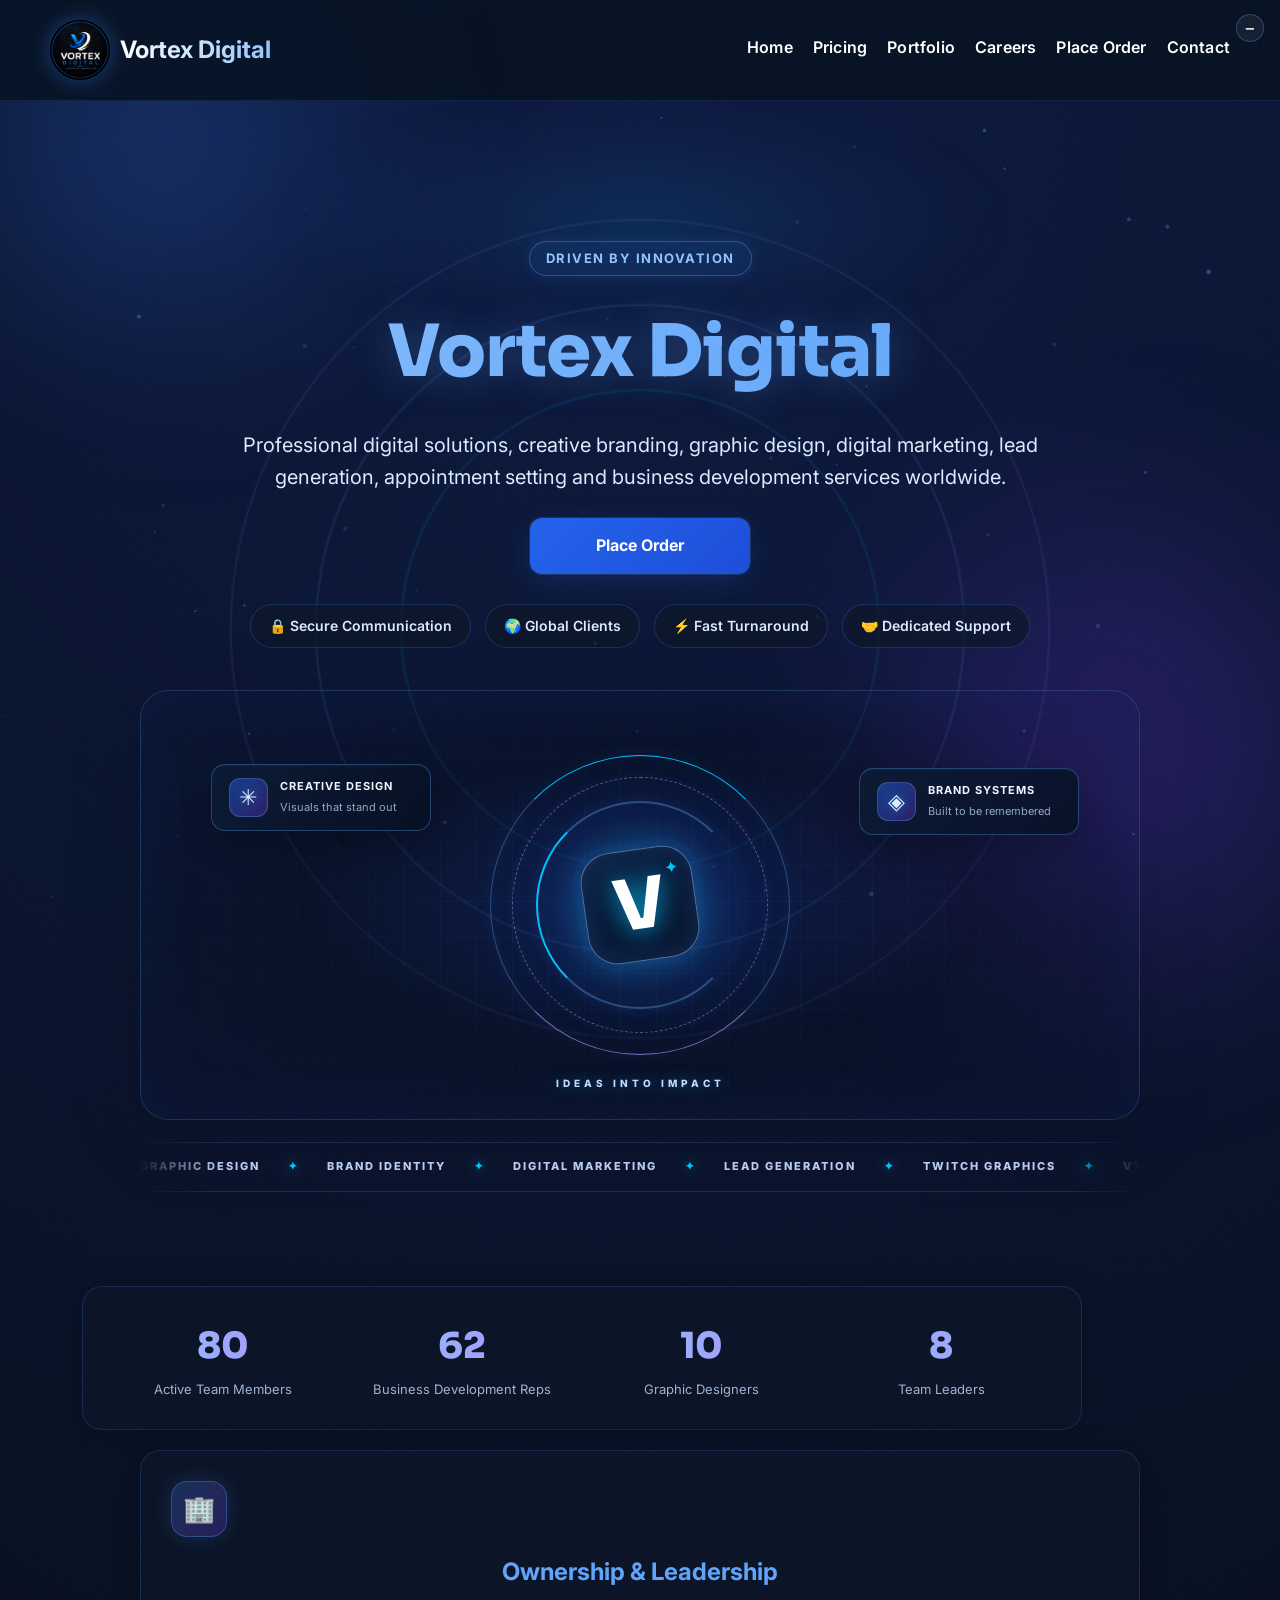
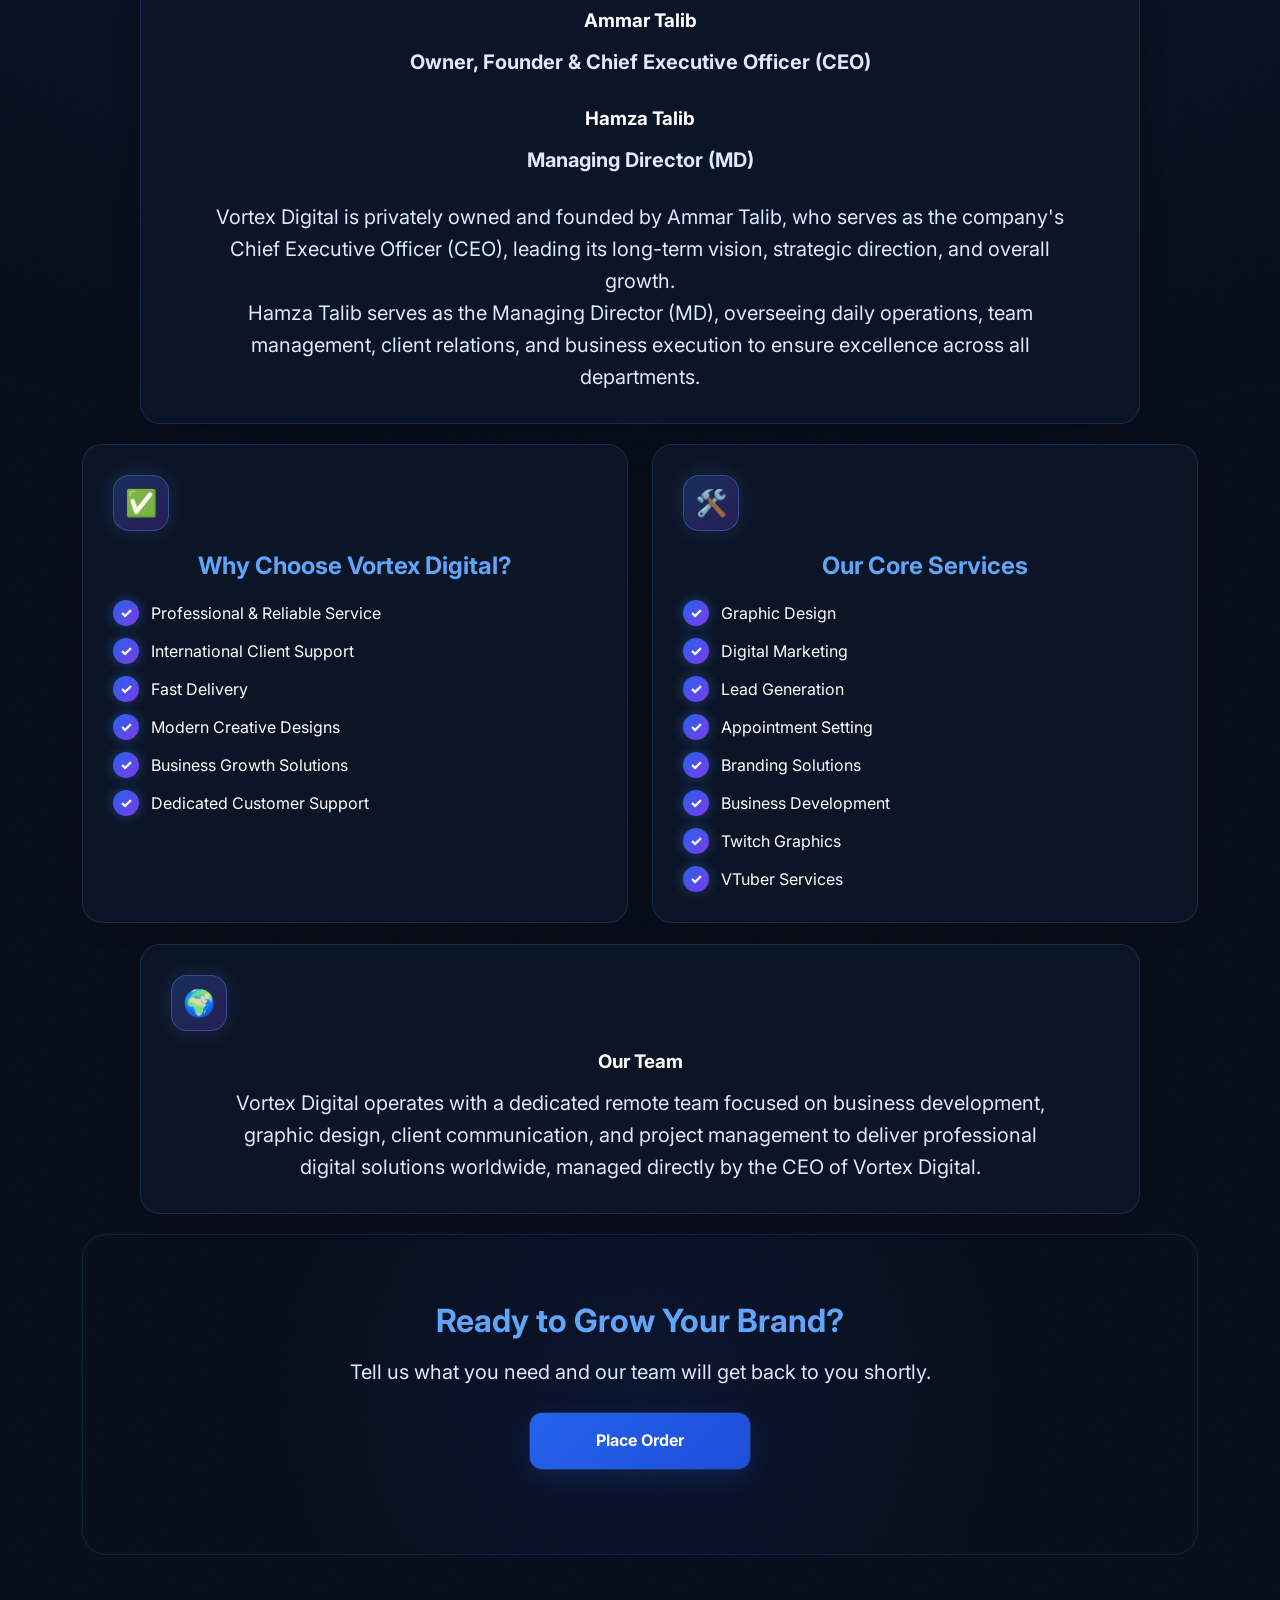
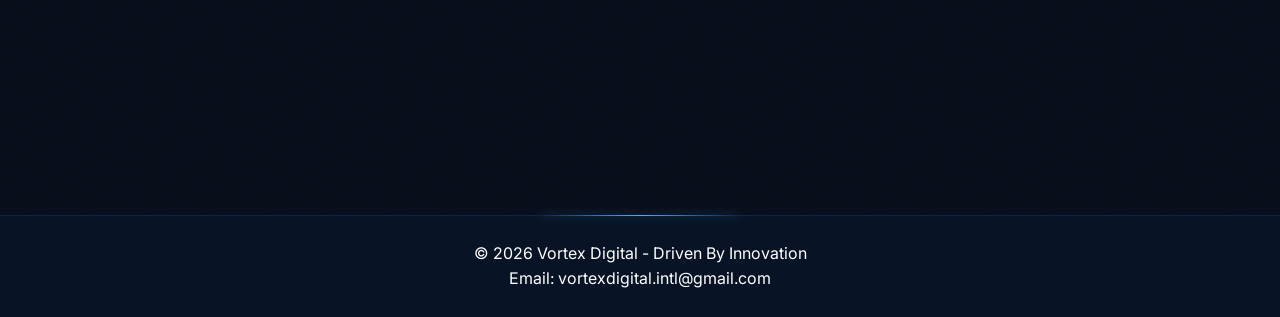
==== index.html @ f97d8550 "Add cinematic animated hero showcase to Vortex Digital home page" ====
<!DOCTYPE html>
<html lang="en">
<head>
<meta charset="UTF-8">
<meta name="viewport" content="width=device-width, initial-scale=1.0">
<title>Vortex Digital</title>
<link rel="stylesheet" href="style.css">
<meta property="og:title" content="Vortex Digital">
<meta property="og:description" content="Professional Twitch Graphics, VTuber Services, Branding Solutions and Digital Growth Services.">
<meta property="og:image" content="https://vortexdigital-intl.github.io/vortex-digital/vortex.digital.png">
<meta property="og:image:width" content="1200">
<meta property="og:image:height" content="630">
<meta property="og:image:type" content="image/png">
<meta property="og:url" content="https://vortexdigital-intl.github.io/vortex-digital/">
<meta property="og:type" content="website">
<meta name="twitter:card" content="summary_large_image">
<meta name="twitter:title" content="Vortex Digital">
<meta name="twitter:description" content="Professional Twitch Graphics, VTuber Services, Branding Solutions and Digital Growth Services.">
<meta name="twitter:image" content="https://vortexdigital-intl.github.io/vortex-digital/vortex.digital.png">

<style id="vortex-home-motion">
/* Vortex Digital: premium motion layer — Home page only */
body > #vortex-particle-field {
  position: fixed; inset: 0; width: 100%; height: 100%;
  z-index: 0; pointer-events: none; opacity: .72;
}
body > header, body > section, body > footer {
  position: relative; z-index: 1;
}
.hero { isolation: isolate; overflow: hidden; }
.hero::before {
  content: ""; position: absolute; z-index: 0; pointer-events: none;
  width: min(78vw, 860px); aspect-ratio: 1; left: 50%; top: 3%;
  transform: translateX(-50%);
  border-radius: 50%;
  background:
    radial-gradient(circle, transparent 39%, rgba(0,200,255,.11) 39.2%, transparent 39.7%),
    radial-gradient(circle, transparent 53%, rgba(96,165,250,.13) 53.2%, transparent 53.7%),
    radial-gradient(circle, transparent 67%, rgba(167,139,250,.10) 67.2%, transparent 67.7%);
  animation: vortexOrbit 34s linear infinite;
}
.hero::after {
  content: ""; position: absolute; z-index: 0; pointer-events: none;
  width: min(70vw, 720px); height: 240px; left: 50%; top: 0;
  transform: translateX(-50%);
  background: radial-gradient(ellipse, rgba(0,200,255,.12), rgba(59,130,246,.06) 38%, transparent 72%);
  filter: blur(20px); animation: vortexPulse 7s ease-in-out infinite;
}
.hero > * { position: relative; z-index: 1; }
.hero .eyebrow { animation: vortexBadge 5s ease-in-out infinite; }
.hero .btn { box-shadow: 0 0 0 1px rgba(96,165,250,.16), 0 8px 30px rgba(37,99,235,.20); }
.hero .btn:hover { box-shadow: 0 0 28px rgba(0,200,255,.34), 0 0 65px rgba(59,130,246,.18); }
.hero .trust-pill { transition: transform .28s ease, border-color .28s ease, background .28s ease, box-shadow .28s ease; }
.hero .trust-pill:hover { transform: translateY(-4px); border-color: rgba(0,200,255,.65); background: rgba(0,200,255,.08); box-shadow: 0 8px 24px rgba(0,200,255,.10); }
.hero .stat-block { transition: transform .35s ease; }
.hero .stat-block:hover { transform: translateY(-5px); }
@keyframes vortexOrbit { to { transform: translateX(-50%) rotate(360deg); } }
@keyframes vortexPulse { 0%,100% { opacity:.55; transform:translateX(-50%) scale(.92); } 50% { opacity:1; transform:translateX(-50%) scale(1.08); } }
@keyframes vortexBadge { 0%,100% { box-shadow:0 0 12px rgba(59,130,246,.12); } 50% { box-shadow:0 0 24px rgba(0,200,255,.24); } }
@media (max-width: 768px) {
  body > #vortex-particle-field { opacity: .42; }
  .hero::before { width: 125vw; top: 0; }
  .hero::after { width: 100vw; height: 180px; }
}
@media (prefers-reduced-motion: reduce) {
  .hero::before, .hero::after, .hero .eyebrow { animation: none !important; }
  .hero .trust-pill, .hero .stat-block { transition: none !important; }
}
</style>

<style id="vortex-cinematic-showcase-style">
/* VORTEX DIGITAL — cinematic hero showcase */
.vortex-cinematic-showcase{
  width:min(100%,1000px); height:430px; margin:42px auto 12px;
  position:relative; isolation:isolate; overflow:hidden; border-radius:28px;
  border:1px solid rgba(96,165,250,.22);
  background:radial-gradient(ellipse at 50% 50%,rgba(30,64,175,.22),rgba(5,11,24,.32) 48%,rgba(5,11,24,.08) 75%);
  box-shadow:inset 0 0 70px rgba(37,99,235,.08),0 20px 80px rgba(0,0,0,.14);
}
.vortex-showcase-grid{
  position:absolute; inset:-35%; z-index:-2; opacity:.25;
  background-image:linear-gradient(rgba(96,165,250,.16) 1px,transparent 1px),linear-gradient(90deg,rgba(96,165,250,.16) 1px,transparent 1px);
  background-size:36px 36px;
  mask-image:radial-gradient(ellipse at center,#000 12%,transparent 70%);
  animation:vortexGridDrift 24s linear infinite;
}
.vortex-core{
  position:absolute; width:300px; height:300px; left:50%; top:50%;
  transform:translate(-50%,-50%); display:grid; place-items:center;
}
.vortex-core-glow{
  position:absolute; inset:27px; border-radius:50%;
  background:radial-gradient(circle,rgba(0,200,255,.25),rgba(37,99,235,.13) 42%,transparent 72%);
  filter:blur(12px); animation:vortexCorePulse 4s ease-in-out infinite;
}
.vortex-ring{
  position:absolute; inset:0; border-radius:50%; border:1px solid rgba(96,165,250,.38);
  box-shadow:0 0 22px rgba(59,130,246,.08),inset 0 0 22px rgba(59,130,246,.06);
}
.vortex-ring-one{ animation:vortexRingSpin 12s linear infinite; border-top-color:#00c8ff; border-bottom-color:rgba(167,139,250,.75); }
.vortex-ring-two{ inset:22px; border-style:dashed; border-color:rgba(167,139,250,.55); animation:vortexRingSpinReverse 18s linear infinite; }
.vortex-ring-three{ inset:46px; border-width:2px; border-left-color:#00c8ff; border-right-color:transparent; animation:vortexRingSpin 7s linear infinite; }
.vortex-core-mark{
  position:relative; width:112px; height:112px; border-radius:30px; transform:rotate(-8deg);
  display:flex; align-items:center; justify-content:center;
  background:linear-gradient(145deg,rgba(12,31,63,.94),rgba(7,16,37,.82));
  border:1px solid rgba(147,197,253,.5);
  box-shadow:0 0 0 8px rgba(59,130,246,.04),0 0 36px rgba(0,200,255,.28),inset 0 0 25px rgba(96,165,250,.15);
  animation:vortexMarkFloat 5s ease-in-out infinite;
}
.vortex-core-mark span{
  font-family:'Sora',Arial,sans-serif; font-size:70px; font-weight:800; line-height:1;
  color:#fff; text-shadow:0 0 24px rgba(0,200,255,.8);
}
.vortex-core-mark i{ position:absolute; top:9px; right:12px; font-style:normal; font-size:17px; color:#00c8ff; animation:vortexSparkle 2s ease-in-out infinite; }
.vortex-core-caption{
  position:absolute; top:calc(100% + 20px); font-size:10px; font-weight:800; letter-spacing:4px;
  color:#bfdbfe; white-space:nowrap; text-shadow:0 0 14px rgba(0,200,255,.55);
}
.vortex-float-chip{
  position:absolute; display:flex; align-items:center; gap:12px; text-align:left;
  padding:13px 17px; min-width:220px; border-radius:14px;
  background:linear-gradient(130deg,rgba(12,28,54,.92),rgba(7,16,34,.82));
  border:1px solid rgba(96,165,250,.32); backdrop-filter:blur(12px);
  box-shadow:0 12px 32px rgba(0,0,0,.22),inset 0 1px rgba(255,255,255,.04);
  animation:vortexChipFloat 5.5s ease-in-out infinite;
  transition:border-color .25s ease,box-shadow .25s ease;
}
.vortex-float-chip:hover{ border-color:rgba(0,200,255,.8); box-shadow:0 0 28px rgba(0,200,255,.16); }
.vortex-chip-icon{
  flex:0 0 39px; width:39px; height:39px; display:grid; place-items:center; border-radius:11px;
  color:#dbeafe; font-size:22px; background:linear-gradient(140deg,rgba(37,99,235,.48),rgba(124,58,237,.3));
  border:1px solid rgba(147,197,253,.22); text-shadow:0 0 12px rgba(0,200,255,.45);
}
.vortex-float-chip b{display:block;font-size:11px;letter-spacing:1px;color:#eff6ff;white-space:nowrap;}
.vortex-float-chip small{display:block;margin-top:3px;font-size:11px;color:#91a9ca;white-space:nowrap;}
.chip-design{left:7%;top:17%;animation-delay:-1s;}
.chip-brand{right:6%;top:18%;animation-delay:-2.2s;}
.chip-growth{left:8%;bottom:15%;animation-delay:-3.1s;}
.chip-stream{right:6%;bottom:14%;animation-delay:-.6s;}
.vortex-scan-line{
  position:absolute; left:0; right:0; height:1px; top:-10%;
  background:linear-gradient(90deg,transparent,rgba(0,200,255,.0),rgba(0,200,255,.55),rgba(167,139,250,.3),transparent);
  box-shadow:0 0 18px rgba(0,200,255,.25); opacity:.65;
  animation:vortexScan 8s ease-in-out infinite;
}
.vortex-capability-marquee{
  max-width:1000px; overflow:hidden; margin:22px auto 34px; padding:15px 0;
  border-top:1px solid rgba(96,165,250,.18); border-bottom:1px solid rgba(96,165,250,.18);
  mask-image:linear-gradient(90deg,transparent,#000 8%,#000 92%,transparent);
}
.vortex-marquee-track{display:flex;width:max-content;align-items:center;gap:28px;animation:vortexMarquee 32s linear infinite;}
.vortex-marquee-track span{font-size:11px;letter-spacing:2px;font-weight:800;color:#b9ccee;white-space:nowrap;}
.vortex-marquee-track i{font-style:normal;color:#00c8ff;margin-left:24px;text-shadow:0 0 12px rgba(0,200,255,.7);}
.vortex-capability-marquee:hover .vortex-marquee-track{animation-play-state:paused;}
@keyframes vortexRingSpin{to{transform:rotate(360deg)}}
@keyframes vortexRingSpinReverse{to{transform:rotate(-360deg)}}
@keyframes vortexCorePulse{0%,100%{opacity:.65;transform:scale(.88)}50%{opacity:1;transform:scale(1.12)}}
@keyframes vortexMarkFloat{0%,100%{transform:rotate(-8deg) translateY(0)}50%{transform:rotate(-4deg) translateY(-8px)}}
@keyframes vortexSparkle{0%,100%{opacity:.5;transform:scale(.8) rotate(0)}50%{opacity:1;transform:scale(1.25) rotate(45deg)}}
@keyframes vortexChipFloat{0%,100%{transform:translateY(0)}50%{transform:translateY(-9px)}}
@keyframes vortexGridDrift{to{transform:rotate(360deg)}}
@keyframes vortexScan{0%{top:-10%;opacity:0}12%{opacity:.65}85%{opacity:.5}100%{top:110%;opacity:0}}
@keyframes vortexMarquee{to{transform:translateX(-50%)}}
@media(max-width:760px){
 .vortex-cinematic-showcase{height:480px;margin-top:30px;border-radius:20px;}
 .vortex-core{width:220px;height:220px;top:48%;}
 .vortex-core-mark{width:82px;height:82px;border-radius:23px;}
 .vortex-core-mark span{font-size:52px;}
 .vortex-float-chip{min-width:0;width:calc(50% - 16px);padding:9px 8px;gap:7px;border-radius:11px;}
 .vortex-chip-icon{width:29px;height:29px;flex-basis:29px;font-size:17px;border-radius:8px;}
 .vortex-float-chip b{font-size:8px;letter-spacing:.45px;white-space:normal;}
 .vortex-float-chip small{font-size:9px;white-space:normal;line-height:1.25;}
 .chip-design{left:10px;top:22px;}
 .chip-brand{right:10px;top:22px;}
 .chip-growth{left:10px;bottom:20px;}
 .chip-stream{right:10px;bottom:20px;}
 .vortex-core-caption{letter-spacing:2px;font-size:8px;}
}
@media(prefers-reduced-motion:reduce){
 .vortex-showcase-grid,.vortex-ring,.vortex-core-glow,.vortex-core-mark,.vortex-core-mark i,.vortex-float-chip,.vortex-scan-line,.vortex-marquee-track{animation:none!important}
 .vortex-capability-marquee{mask-image:none}
}
</style>

</head>

<body>
<canvas id="vortex-particle-field" aria-hidden="true"></canvas>

<header>
<div class="logo">
<img src="logo.png.jpeg" alt="Vortex Digital">
<h2>Vortex Digital</h2>
</div>

<nav>
<a href="index.html">Home</a>
<a href="pricing.html">Pricing</a>
<a href="portfolio.html">Portfolio</a>
<a href="careers.html">Careers</a>
<a href="place-order.html">Place Order</a>
<a href="contact.html">Contact</a>
</nav>
</header>

<section class="hero">
<span class="eyebrow">Driven By Innovation</span>
<h1>Vortex Digital</h1>

<p>
Professional digital solutions, creative branding, graphic design, digital marketing,
lead generation, appointment setting and business
development services worldwide.
</p>

<a href="place-order.html" class="btn">Place Order</a>

<div class="trust-row">
<span class="trust-pill">🔒 Secure Communication</span>
<span class="trust-pill">🌍 Global Clients</span>
<span class="trust-pill">⚡ Fast Turnaround</span>
<span class="trust-pill">🤝 Dedicated Support</span>
</div>


<div class="vortex-cinematic-showcase" aria-label="Vortex Digital creative services">
  <div class="vortex-showcase-grid" aria-hidden="true"></div>
  <div class="vortex-core">
    <div class="vortex-ring vortex-ring-one"></div>
    <div class="vortex-ring vortex-ring-two"></div>
    <div class="vortex-ring vortex-ring-three"></div>
    <div class="vortex-core-glow"></div>
    <div class="vortex-core-mark"><span>V</span><i>✦</i></div>
    <div class="vortex-core-caption">IDEAS INTO IMPACT</div>
  </div>
  <div class="vortex-float-chip chip-design"><span class="vortex-chip-icon">✳</span><span><b>CREATIVE DESIGN</b><small>Visuals that stand out</small></span></div>
  <div class="vortex-float-chip chip-brand"><span class="vortex-chip-icon">◈</span><span><b>BRAND SYSTEMS</b><small>Built to be remembered</small></span></div>
  <div class="vortex-float-chip chip-growth"><span class="vortex-chip-icon">↗</span><span><b>DIGITAL GROWTH</b><small>Momentum for your brand</small></span></div>
  <div class="vortex-float-chip chip-stream"><span class="vortex-chip-icon">▣</span><span><b>STREAMER GRAPHICS</b><small>Made for the spotlight</small></span></div>
  <div class="vortex-scan-line" aria-hidden="true"></div>
</div>
<div class="vortex-capability-marquee" aria-label="Vortex Digital capabilities">
  <div class="vortex-marquee-track">
    <span>GRAPHIC DESIGN <i>✦</i></span><span>BRAND IDENTITY <i>✦</i></span><span>DIGITAL MARKETING <i>✦</i></span><span>LEAD GENERATION <i>✦</i></span><span>TWITCH GRAPHICS <i>✦</i></span><span>VTUBER SERVICES <i>✦</i></span>
    <span aria-hidden="true">GRAPHIC DESIGN <i>✦</i></span><span aria-hidden="true">BRAND IDENTITY <i>✦</i></span><span aria-hidden="true">DIGITAL MARKETING <i>✦</i></span><span aria-hidden="true">LEAD GENERATION <i>✦</i></span><span aria-hidden="true">TWITCH GRAPHICS <i>✦</i></span><span aria-hidden="true">VTUBER SERVICES <i>✦</i></span>
  </div>
</div>

<div class="container">
<div class="stats-bar card">
<div class="stat-block">
<span class="stat-num">82</span>
<span class="stat-label">Active Team Members</span>
</div>
<div class="stat-block">
<span class="stat-num">64</span>
<span class="stat-label">Business Development Reps</span>
</div>
<div class="stat-block">
<span class="stat-num">10</span>
<span class="stat-label">Graphic Designers</span>
</div>
<div class="stat-block">
<span class="stat-num">8</span>
<span class="stat-label">Team Leaders</span>
</div>
</div>

<div class="card">
<div class="icon-badge">🏢</div>
<h2>Ownership & Leadership</h2>

<h3>Ammar Talib</h3>
<p><strong>Owner, Founder & Chief Executive Officer (CEO)</strong></p>

<br>

<h3>Hamza Talib</h3>
<p><strong>Managing Director (MD)</strong></p>

<br>

<p>
Vortex Digital is privately owned and founded by Ammar Talib, who serves as the company's Chief Executive Officer (CEO), leading its long-term vision, strategic direction, and overall growth.
</p>
<p>
Hamza Talib serves as the Managing Director (MD), overseeing daily operations, team management, client relations, and business execution to ensure excellence across all departments.
</p>
</div>

<div class="info-grid">
<div class="card">
<div class="icon-badge">✅</div>
<h2>Why Choose Vortex Digital?</h2>
<ul class="check-list">
<li>Professional & Reliable Service</li>
<li>International Client Support</li>
<li>Fast Delivery</li>
<li>Modern Creative Designs</li>
<li>Business Growth Solutions</li>
<li>Dedicated Customer Support</li>
</ul>
</div>

<div class="card">
<div class="icon-badge">🛠️</div>
<h2>Our Core Services</h2>
<ul class="check-list">
<li>Graphic Design</li>
<li>Digital Marketing</li>
<li>Lead Generation</li>
<li>Appointment Setting</li>
<li>Branding Solutions</li>
<li>Business Development</li>
<li>Twitch Graphics</li>
<li>VTuber Services</li>
</ul>
</div>
</div>

<div class="card">
<div class="icon-badge">🌍</div>
<h3>Our Team</h3>
<p>
Vortex Digital operates with a dedicated remote team focused on
business development, graphic design, client communication,
and project management to deliver professional digital solutions worldwide,
managed directly by the CEO of Vortex Digital.
</p>
</div>

<div class="cta-section">
<h2>Ready to Grow Your Brand?</h2>
<p>Tell us what you need and our team will get back to you shortly.</p>
<a href="place-order.html" class="btn">Place Order</a>
</div>

</div>
</section>

<footer>
<p>© 2026 Vortex Digital - Driven By Innovation</p>
<p>Email: vortexdigital.intl@gmail.com</p>
</footer>

<script src="site-interactions.js" defer></script>

<script id="vortex-home-motion-engine">
(function () {
  const canvas = document.getElementById('vortex-particle-field');
  if (!canvas) return;
  const ctx = canvas.getContext('2d');
  if (!ctx) return;
  const reduceMotion = window.matchMedia('(prefers-reduced-motion: reduce)').matches;
  const coarse = window.matchMedia('(pointer: coarse)').matches;
  let width = 0, height = 0, dpr = 1, particles = [], raf = 0;
  const pointer = { x: -1000, y: -1000 };
  function resize() {
    dpr = Math.min(window.devicePixelRatio || 1, 1.6);
    width = window.innerWidth; height = window.innerHeight;
    canvas.width = Math.round(width * dpr); canvas.height = Math.round(height * dpr);
    canvas.style.width = width + 'px'; canvas.style.height = height + 'px';
    ctx.setTransform(dpr, 0, 0, dpr, 0, 0);
    const count = Math.min(coarse ? 34 : 68, Math.max(22, Math.round(width / (coarse ? 14 : 22))));
    particles = Array.from({ length: count }, () => ({
      x: Math.random() * width, y: Math.random() * height,
      vx: (Math.random() - .5) * .24, vy: (Math.random() - .5) * .24,
      r: .7 + Math.random() * 1.7, phase: Math.random() * Math.PI * 2
    }));
    draw(0);
  }
  function draw(t) {
    ctx.clearRect(0, 0, width, height);
    for (let i = 0; i < particles.length; i++) {
      const p = particles[i];
      if (!reduceMotion) {
        p.x += p.vx; p.y += p.vy;
        if (p.x < -10) p.x = width + 10;
        if (p.x > width + 10) p.x = -10;
        if (p.y < -10) p.y = height + 10;
        if (p.y > height + 10) p.y = -10;
        if (!coarse) {
          const dx = p.x - pointer.x, dy = p.y - pointer.y, dist = Math.hypot(dx, dy);
          if (dist < 105 && dist > 0) { p.x += dx / dist * .18; p.y += dy / dist * .18; }
        }
      }
      const alpha = .22 + (Math.sin((t || 0) * .001 + p.phase) + 1) * .16;
      ctx.beginPath(); ctx.arc(p.x, p.y, p.r, 0, Math.PI * 2);
      ctx.fillStyle = 'rgba(96,165,250,' + alpha + ')'; ctx.fill();
      for (let j = i + 1; j < particles.length; j++) {
        const q = particles[j], dx = p.x - q.x, dy = p.y - q.y, d = Math.hypot(dx, dy);
        if (d < 105) {
          ctx.beginPath(); ctx.moveTo(p.x, p.y); ctx.lineTo(q.x, q.y);
          ctx.strokeStyle = 'rgba(0,200,255,' + ((1 - d / 105) * .12) + ')';
          ctx.lineWidth = .7; ctx.stroke();
        }
      }
    }
    if (!reduceMotion) raf = requestAnimationFrame(draw);
  }
  if (!coarse) window.addEventListener('pointermove', e => { pointer.x = e.clientX; pointer.y = e.clientY; }, { passive: true });
  window.addEventListener('resize', resize, { passive: true });
  document.addEventListener('visibilitychange', () => {
    if (document.hidden) cancelAnimationFrame(raf);
    else if (!reduceMotion) raf = requestAnimationFrame(draw);
  });
  resize();
})();
</script>

</body>
</html>
---- style.css ----
@import url('https://fonts.googleapis.com/css2?family=Sora:wght@400;600;700;800&family=Inter:wght@400;500;600&display=swap');

*{
margin:0;
padding:0;
box-sizing:border-box;
font-family:'Inter',Arial,sans-serif;
}

html{
scroll-behavior:smooth;
}

body{
background:#050b18;
color:white;
line-height:1.6;
overflow-x:hidden;
position:relative;
}

/* ---- Vortex glow field: slow-drifting aurora orbs behind everything ----
   Ties the "glow" back to the brand name itself — a vortex of light
   drifting behind the content instead of a flat background. */
body::before,
body::after{
content:"";
position:fixed;
border-radius:50%;
filter:blur(90px);
opacity:0.35;
z-index:-1;
pointer-events:none;
}

body::before{
width:520px;
height:520px;
top:-120px;
left:-100px;
background:radial-gradient(circle,#3b82f6,transparent 70%);
animation:driftOne 22s ease-in-out infinite;
}

body::after{
width:620px;
height:620px;
bottom:-160px;
right:-140px;
background:radial-gradient(circle,#7c3aed,transparent 70%);
animation:driftTwo 26s ease-in-out infinite;
}

@keyframes driftOne{
0%,100%{ transform:translate(0,0) scale(1); }
50%{ transform:translate(60px,50px) scale(1.15); }
}

@keyframes driftTwo{
0%,100%{ transform:translate(0,0) scale(1); }
50%{ transform:translate(-50px,-40px) scale(1.1); }
}

header{
background:rgba(8,20,38,0.9);
backdrop-filter:blur(15px);
padding:20px 50px;
display:flex;
justify-content:space-between;
align-items:center;
border-bottom:1px solid rgba(59,130,246,0.15);
position:sticky;
top:0;
z-index:999;
}

.logo{
display:flex;
align-items:center;
gap:10px;
}

.logo img{
width:60px;
height:60px;
border-radius:50%;
box-shadow:0 0 20px rgba(59,130,246,0.4);
animation:logoGlow 4s ease-in-out infinite;
}

@keyframes logoGlow{
0%,100%{ box-shadow:0 0 20px rgba(59,130,246,0.4); }
50%{ box-shadow:0 0 32px rgba(59,130,246,0.7); }
}

.logo h2{
background:linear-gradient(90deg,#ffffff,#93c5fd);
-webkit-background-clip:text;
background-clip:text;
color:transparent;
}

nav{
display:flex;
align-items:center;
}

nav a{
position:relative;
color:white;
text-decoration:none;
margin-left:20px;
font-weight:600;
letter-spacing:0.2px;
transition:color 0.3s ease;
padding-bottom:4px;
}

nav a::after{
content:"";
position:absolute;
left:0;
bottom:0;
width:0%;
height:2px;
background:linear-gradient(90deg,#60a5fa,#a78bfa);
box-shadow:0 0 8px rgba(96,165,250,0.8);
transition:width 0.3s ease;
}

nav a:hover{
color:#60a5fa;
text-shadow:0 0 10px rgba(96,165,250,0.7);
}

nav a:hover::after{
width:100%;
}

.hero{
padding:140px 20px;
text-align:center;
background:
radial-gradient(circle at top,#1e40af33,transparent 60%);
position:relative;
}

.hero h1{
font-family:'Sora',Arial,sans-serif;
font-size:72px;
font-weight:800;
letter-spacing:-1px;
background:linear-gradient(100deg,#93c5fd,#60a5fa 35%,#a78bfa 65%,#60a5fa);
background-size:250% auto;
-webkit-background-clip:text;
background-clip:text;
color:transparent;
text-shadow:0 0 40px rgba(96,165,250,0.35);
margin-bottom:20px;
animation:shimmerText 6s ease-in-out infinite, fadeInUp 0.8s ease both;
}

@keyframes shimmerText{
0%{ background-position:0% center; }
50%{ background-position:100% center; }
100%{ background-position:0% center; }
}

.hero p{
max-width:850px;
margin:auto;
font-size:20px;
color:#dbeafe;
animation:fadeInUp 0.8s ease 0.15s both;
}

.btn{
display:block;
width:220px;
margin:25px auto;
background:linear-gradient(135deg,#2563eb,#1d4ed8);
padding:15px 30px;
color:white;
text-decoration:none;
border-radius:12px;
font-weight:bold;
text-align:center;
transition:transform 0.25s ease, box-shadow 0.25s ease, filter 0.25s ease;
position:relative;
overflow:hidden;
border:none;
cursor:pointer;
font-size:16px;
}

.btn::before{
content:"";
position:absolute;
top:0;
left:-75%;
width:50%;
height:100%;
background:linear-gradient(120deg,transparent,rgba(255,255,255,0.35),transparent);
transform:skewX(-20deg);
transition:left 0.6s ease;
}

.btn:hover::before{
left:125%;
}

.btn:hover{
transform:translateY(-3px);
box-shadow:0 0 25px rgba(59,130,246,0.6);
filter:brightness(1.05);
}

.btn:active{
transform:translateY(-1px) scale(0.97);
}

.container{
width:90%;
max-width:1200px;
margin:auto;
padding:50px 0;
}

.card{
background:rgba(13,23,41,0.85);
backdrop-filter:blur(12px);
padding:30px;
margin:20px auto;
border-radius:20px;
border:1px solid rgba(59,130,246,0.2);
max-width:1000px;
transition:transform 0.4s ease, border-color 0.4s ease, box-shadow 0.4s ease;
box-shadow:0 0 25px rgba(0,0,0,0.25);
opacity:0;
animation:fadeInUp 0.6s cubic-bezier(0.22,1,0.36,1) forwards;
}

.card:nth-of-type(1){ animation-delay:0.1s; }
.card:nth-of-type(2){ animation-delay:0.2s; }
.card:nth-of-type(3){ animation-delay:0.3s; }
.card:nth-of-type(4){ animation-delay:0.4s; }
.card:nth-of-type(5){ animation-delay:0.5s; }
.card:nth-of-type(6){ animation-delay:0.6s; }

.card:hover{
transform:translateY(-8px);
border-color:#3b82f6;
box-shadow:
0 0 25px rgba(59,130,246,0.25),
0 0 50px rgba(59,130,246,0.15);
}

.card h2{
color:#60a5fa;
margin-bottom:15px;
}

.card h3{
margin-bottom:10px;
color:white;
}

@keyframes fadeInUp{
from{ opacity:0; transform:translateY(24px); }
to{ opacity:1; transform:translateY(0); }
}

footer{
background:#081426;
padding:25px;
text-align:center;
margin-top:50px;
border-top:1px solid rgba(59,130,246,0.15);
position:relative;
}

footer::before{
content:"";
position:absolute;
top:-1px;
left:50%;
transform:translateX(-50%);
width:200px;
height:1px;
background:linear-gradient(90deg,transparent,#60a5fa,transparent);
box-shadow:0 0 10px rgba(96,165,250,0.6);
}

input,
select,
textarea{
width:100%;
padding:14px;
border:none;
border-radius:10px;
margin-bottom:15px;
background:#0f172a;
color:white;
border:1px solid rgba(59,130,246,0.15);
transition:border-color 0.25s ease, box-shadow 0.25s ease;
}

input:focus,
select:focus,
textarea:focus{
outline:none;
border-color:#3b82f6;
box-shadow:0 0 15px rgba(59,130,246,0.3);
}

/* Respect people who prefer reduced motion */
@media (prefers-reduced-motion: reduce){
*{
animation-duration:0.01ms !important;
animation-iteration-count:1 !important;
transition-duration:0.01ms !important;
scroll-behavior:auto !important;
}
body::before,
body::after{
display:none;
}
}

/* ===================== Premium components ===================== */

.eyebrow{
display:inline-block;
font-size:13px;
font-weight:700;
letter-spacing:1.5px;
text-transform:uppercase;
color:#93c5fd;
padding:6px 16px;
border:1px solid rgba(96,165,250,0.35);
border-radius:999px;
background:rgba(59,130,246,0.08);
margin-bottom:18px;
box-shadow:0 0 15px rgba(59,130,246,0.15);
}

.hero-small{
padding:80px 20px 60px;
}

.hero-small h1{
font-size:48px;
}

.card-sub{
color:#9fb3d1;
margin-bottom:20px;
}

.icon-badge{
width:56px;
height:56px;
border-radius:16px;
background:linear-gradient(135deg,rgba(59,130,246,0.25),rgba(124,58,237,0.25));
border:1px solid rgba(96,165,250,0.3);
display:flex;
align-items:center;
justify-content:center;
font-size:26px;
margin-bottom:16px;
box-shadow:0 0 20px rgba(59,130,246,0.2);
}

.info-grid,
.service-grid,
.pricing-grid{
display:grid;
grid-template-columns:repeat(auto-fit,minmax(260px,1fr));
gap:24px;
}

.info-grid .card,
.service-grid .card,
.pricing-grid .card{
max-width:none;
margin:0;
}

.stats-bar{
display:grid;
grid-template-columns:repeat(auto-fit,minmax(140px,1fr));
gap:20px;
text-align:center;
margin:10px 0 5px;
}

.stat-block .stat-num{
display:block;
font-family:'Sora',Arial,sans-serif;
font-size:36px;
font-weight:800;
background:linear-gradient(90deg,#93c5fd,#a78bfa);
-webkit-background-clip:text;
background-clip:text;
color:transparent;
}

.stat-block .stat-label{
display:block;
font-size:13px;
color:#9fb3d1;
margin-top:4px;
}

.check-list{
list-style:none;
display:flex;
flex-direction:column;
gap:12px;
}

.check-list li{
display:flex;
align-items:center;
gap:12px;
font-size:16px;
}

.check-list li::before{
content:"✓";
flex-shrink:0;
width:26px;
height:26px;
border-radius:50%;
background:linear-gradient(135deg,#2563eb,#7c3aed);
color:white;
display:flex;
align-items:center;
justify-content:center;
font-size:14px;
font-weight:800;
box-shadow:0 0 12px rgba(59,130,246,0.4);
}

.price-list{
list-style:none;
display:flex;
flex-direction:column;
gap:0;
}

.price-list li{
display:flex;
justify-content:space-between;
align-items:baseline;
gap:12px;
padding:12px 0;
border-bottom:1px solid rgba(59,130,246,0.12);
}

.price-list li:last-child{
border-bottom:none;
}

.price-list .price-tag{
color:#60a5fa;
font-weight:700;
white-space:nowrap;
}

.cta-section{
text-align:center;
padding:60px 20px;
border-radius:24px;
background:radial-gradient(circle at center,#1e40af22,transparent 70%);
border:1px solid rgba(59,130,246,0.15);
margin:20px 0;
}

.cta-section h2{
color:#60a5fa;
font-size:32px;
margin-bottom:10px;
}

.cta-section p{
color:#dbeafe;
max-width:600px;
margin:0 auto 10px;
}

.success-badge{
width:80px;
height:80px;
border-radius:50%;
background:linear-gradient(135deg,#22c55e,#16a34a);
display:flex;
align-items:center;
justify-content:center;
font-size:38px;
margin:0 auto 20px;
box-shadow:0 0 30px rgba(34,197,94,0.4);
}



/* ===================== Independence Day banner ===================== */
.indep-banner{
display:flex;
align-items:center;
justify-content:center;
gap:10px;
text-align:center;
padding:10px 16px;
font-size:14px;
font-weight:700;
letter-spacing:0.3px;
color:#f0fdf4;
background:linear-gradient(90deg,#01411C,#046A38 45%,#ffffff 50%,#046A38 55%,#01411C);
background-size:220% auto;
animation:flagShimmer 8s ease-in-out infinite;
position:relative;
z-index:1000;
}

@keyframes flagShimmer{
0%,100%{ background-position:0% center; }
50%{ background-position:100% center; }
}

/* ===================== Trust badges ===================== */
.trust-row{
display:flex;
flex-wrap:wrap;
justify-content:center;
gap:14px;
margin:30px 0 10px;
}

.trust-pill{
display:flex;
align-items:center;
gap:8px;
padding:10px 18px;
border-radius:999px;
background:rgba(13,23,41,0.7);
border:1px solid rgba(59,130,246,0.25);
font-size:14px;
font-weight:600;
color:#dbeafe;
}

/* ===================== Subtle grain texture for depth ===================== */
body{
background-image:
radial-gradient(circle at top,#1e40af14,transparent 60%),
url("data:image/svg+xml;utf8,<svg xmlns='http://www.w3.org/2000/svg' width='120' height='120'><filter id='n'><feTurbulence type='fractalNoise' baseFrequency='0.9' numOctaves='2' stitchTiles='stitch'/></filter><rect width='100%25' height='100%25' filter='url(%23n)' opacity='0.035'/></svg>");
}

/* ===================== Card accent line ===================== */
.card{
position:relative;
}
.card::before{
content:"";
position:absolute;
top:0;
left:20px;
right:20px;
height:2px;
background:linear-gradient(90deg,transparent,#60a5fa,#a78bfa,transparent);
opacity:0;
transition:opacity 0.4s ease;
}
.card:hover::before{
opacity:1;
}

/* ===================== Original portfolio mockup tiles ===================== */
.mockup{
border-radius:16px;
overflow:hidden;
border:1px solid rgba(96,165,250,0.25);
margin-bottom:16px;
background:#0a1428;
}

.mockup-overlay{
position:relative;
aspect-ratio:16/9;
background:
linear-gradient(160deg,#0a1428,#0d1c33 60%,#111f3d);
display:flex;
align-items:flex-end;
padding:16px;
}
.mockup-overlay::before{
content:"";
position:absolute;
inset:0;
background:
radial-gradient(circle at 15% 20%,rgba(96,165,250,0.25),transparent 40%),
radial-gradient(circle at 85% 80%,rgba(167,139,250,0.2),transparent 40%);
}
.mockup-overlay .mockup-frame{
position:relative;
width:100%;
border:2px solid rgba(96,165,250,0.5);
border-radius:10px;
padding:10px 14px;
background:rgba(5,11,24,0.55);
backdrop-filter:blur(4px);
font-size:12px;
color:#93c5fd;
letter-spacing:0.5px;
}

.mockup-avatar{
aspect-ratio:1/1;
display:flex;
align-items:center;
justify-content:center;
background:linear-gradient(160deg,#111f3d,#1b2a4d);
position:relative;
}
.mockup-avatar::before{
content:"";
position:absolute;
inset:0;
background:radial-gradient(circle at 50% 30%,rgba(124,58,237,0.35),transparent 60%);
}
.mockup-avatar .avatar-shape{
position:relative;
width:60%;
aspect-ratio:1/1;
border-radius:50%;
background:linear-gradient(160deg,#60a5fa,#7c3aed);
box-shadow:0 0 40px rgba(124,58,237,0.5);
}

.mockup-banner{
aspect-ratio:3/1;
background:linear-gradient(120deg,#1d4ed8,#7c3aed);
display:flex;
align-items:center;
justify-content:center;
color:white;
font-family:'Sora',Arial,sans-serif;
font-weight:800;
font-size:18px;
letter-spacing:1px;
text-shadow:0 0 20px rgba(0,0,0,0.4);
}

.mockup-label{
padding:10px 14px;
font-size:12px;
color:#9fb3d1;
text-align:center;
background:rgba(13,23,41,0.9);
}


/* ===================== Independence Day Challenge ===================== */

.iday-card{
position:relative;
overflow:hidden;
text-align:center;
padding:44px 28px;
border-radius:24px;
background:
radial-gradient(circle at top left,#01411C55,transparent 55%),
radial-gradient(circle at bottom right,#04382055,transparent 55%),
rgba(13,23,41,0.9);
border:1px solid rgba(6,95,70,0.4);
box-shadow:0 0 40px rgba(6,95,70,0.2);
margin:20px 0 40px;
}

.iday-eyebrow{
display:inline-block;
font-size:14px;
font-weight:800;
letter-spacing:1.5px;
color:#bbf7d0;
padding:6px 18px;
border-radius:999px;
border:1px solid rgba(187,247,208,0.4);
background:rgba(6,95,70,0.25);
margin-bottom:16px;
}

.iday-card h2{
font-family:'Sora',Arial,sans-serif;
font-size:34px;
font-weight:800;
color:#ffffff;
margin-bottom:8px;
}

.iday-card .iday-sub{
font-size:18px;
color:#bbf7d0;
font-weight:700;
margin-bottom:10px;
}

.iday-card .iday-desc{
max-width:600px;
margin:0 auto 22px;
color:#dbeafe;
}

.iday-prize{
display:inline-flex;
align-items:center;
gap:10px;
padding:10px 22px;
border-radius:999px;
background:linear-gradient(135deg,#065f46,#047857);
color:#ecfdf5;
font-weight:800;
font-size:15px;
margin-bottom:22px;
box-shadow:0 0 20px rgba(4,120,87,0.4);
}

.btn-gold{
display:inline-block;
background:linear-gradient(135deg,#f59e0b,#d97706);
color:#1a1200;
padding:16px 34px;
border-radius:12px;
font-weight:800;
text-decoration:none;
border:none;
cursor:pointer;
font-size:16px;
box-shadow:0 0 25px rgba(245,158,11,0.5);
transition:transform 0.25s ease, box-shadow 0.25s ease;
}
.btn-gold:hover{
transform:translateY(-3px);
box-shadow:0 0 35px rgba(245,158,11,0.7);
}
.btn-gold:active{
transform:translateY(-1px) scale(0.97);
}

/* ---- Modal shell ---- */
.iday-overlay{
position:fixed;
inset:0;
background:rgba(2,6,16,0.88);
backdrop-filter:blur(6px);
z-index:5000;
display:none;
align-items:flex-start;
justify-content:center;
overflow-y:auto;
padding:30px 16px;
}
.iday-overlay.open{ display:flex; }

.iday-modal{
background:#0a1428;
border:1px solid rgba(59,130,246,0.25);
border-radius:24px;
max-width:640px;
width:100%;
padding:30px;
position:relative;
box-shadow:0 0 60px rgba(0,0,0,0.5);
animation:fadeInUp 0.4s ease both;
}

.iday-close{
position:absolute;
top:16px;
right:16px;
width:36px;
height:36px;
border-radius:50%;
background:rgba(255,255,255,0.08);
border:none;
color:white;
font-size:18px;
cursor:pointer;
display:flex;
align-items:center;
justify-content:center;
}

.iday-screen{ display:none; }
.iday-screen.active{ display:block; }

.iday-rules ul{
list-style:none;
display:flex;
flex-direction:column;
gap:10px;
margin:18px 0 24px;
}
.iday-rules ul li{
display:flex;
align-items:flex-start;
gap:10px;
font-size:14px;
color:#dbeafe;
}
.iday-rules ul li::before{
content:"🇵🇰";
flex-shrink:0;
}

.iday-topbar{
display:flex;
justify-content:space-between;
align-items:center;
font-size:13px;
color:#93c5fd;
font-weight:700;
margin-bottom:10px;
}

.iday-progress-track{
width:100%;
height:8px;
border-radius:999px;
background:rgba(255,255,255,0.08);
overflow:hidden;
margin-bottom:16px;
}
.iday-progress-fill{
height:100%;
border-radius:999px;
background:linear-gradient(90deg,#065f46,#22c55e);
transition:width 0.3s ease;
}

.iday-stats-row{
display:grid;
grid-template-columns:repeat(4,1fr);
gap:8px;
margin-bottom:18px;
text-align:center;
}
.iday-stats-row div{
background:rgba(255,255,255,0.04);
border-radius:10px;
padding:8px 4px;
font-size:12px;
color:#9fb3d1;
}
.iday-stats-row strong{
display:block;
font-size:16px;
color:white;
}

.iday-timer{
width:56px;
height:56px;
border-radius:50%;
border:3px solid rgba(96,165,250,0.3);
display:flex;
align-items:center;
justify-content:center;
font-size:20px;
font-weight:800;
margin:0 auto 18px;
position:relative;
transition:border-color 0.3s ease, color 0.3s ease;
}
.iday-timer.warn{
border-color:#ff5c5c;
color:#ff5c5c;
animation:shake 0.4s ease;
}

.iday-question{
font-size:19px;
font-weight:700;
text-align:center;
margin-bottom:20px;
min-height:50px;
}

.iday-options{
display:flex;
flex-direction:column;
gap:12px;
margin-bottom:16px;
}
.iday-option{
text-align:left;
padding:14px 18px;
border-radius:12px;
border:1px solid rgba(59,130,246,0.25);
background:rgba(255,255,255,0.03);
color:white;
font-size:15px;
cursor:pointer;
transition:0.2s ease;
}
.iday-option:hover{
border-color:#3b82f6;
background:rgba(59,130,246,0.08);
}
.iday-option.correct{
border-color:#22c55e;
background:rgba(34,197,94,0.15);
box-shadow:0 0 15px rgba(34,197,94,0.3);
}
.iday-option.wrong{
border-color:#ef4444;
background:rgba(239,68,68,0.15);
box-shadow:0 0 15px rgba(239,68,68,0.3);
}
.iday-option[disabled]{
cursor:default;
opacity:0.75;
}

.iday-skip{
display:block;
margin:0 auto;
background:transparent;
border:1px solid rgba(255,255,255,0.2);
color:#9fb3d1;
padding:8px 20px;
border-radius:999px;
cursor:pointer;
font-size:13px;
}

.iday-result-score{
text-align:center;
margin:10px 0 24px;
}
.iday-result-score .big-score{
font-family:'Sora',Arial,sans-serif;
font-size:52px;
font-weight:800;
background:linear-gradient(90deg,#93c5fd,#a78bfa);
-webkit-background-clip:text;
background-clip:text;
color:transparent;
}
.iday-result-level{
font-size:18px;
font-weight:700;
color:#bbf7d0;
margin-top:6px;
}

.iday-form label{
display:block;
font-size:13px;
margin-top:14px;
margin-bottom:5px;
opacity:0.85;
}
.iday-form input,
.iday-form textarea{
width:100%;
padding:12px;
border-radius:10px;
border:1px solid rgba(59,130,246,0.2);
background:#0f172a;
color:white;
}
.iday-consent{
display:flex;
align-items:flex-start;
gap:10px;
margin:18px 0;
font-size:13px;
color:#dbeafe;
}
.iday-consent input{ margin-top:3px; width:auto; }

.iday-entryid{
text-align:center;
font-family:monospace;
font-size:15px;
color:#93c5fd;
background:rgba(59,130,246,0.1);
border:1px dashed rgba(96,165,250,0.4);
border-radius:10px;
padding:10px;
margin:14px 0;
}

.iday-wall{
display:flex;
flex-direction:column;
gap:12px;
max-height:220px;
overflow-y:auto;
margin-top:10px;
}
.iday-wall-item{
background:rgba(255,255,255,0.03);
border:1px solid rgba(59,130,246,0.15);
border-radius:12px;
padding:12px 14px;
font-size:13px;
}
.iday-wall-item strong{ color:#93c5fd; }
.iday-wall-tag{
font-size:10px;
color:#9fb3d1;
text-transform:uppercase;
letter-spacing:0.5px;
}

.iday-already{
text-align:center;
padding:20px 10px;
}

/* ---- Confetti ---- */
.iday-confetti-piece{
position:fixed;
top:-10px;
width:8px;
height:14px;
z-index:6000;
pointer-events:none;
animation:confettiFall linear forwards;
}
@keyframes confettiFall{
to{ transform:translateY(105vh) rotate(720deg); opacity:0.9; }
}


.iday-view-btn{
background:transparent;
border:1px solid rgba(187,247,208,0.35);
color:#bbf7d0;
padding:9px 20px;
border-radius:999px;
font-size:13px;
font-weight:600;
cursor:pointer;
transition:0.2s ease;
}
.iday-view-btn:hover{
background:rgba(6,95,70,0.2);
border-color:#22c55e;
}

/* ===================== Winners announcement ===================== */
.iday-winners-grid{
display:grid;
grid-template-columns:repeat(auto-fit,minmax(200px,1fr));
gap:14px;
margin-top:24px;
max-width:800px;
margin-left:auto;
margin-right:auto;
}

.iday-winner-item{
background:linear-gradient(135deg,rgba(245,158,11,0.12),rgba(6,95,70,0.12));
border:1px solid rgba(245,158,11,0.35);
border-radius:14px;
padding:16px 14px;
font-weight:700;
font-size:15px;
color:#fde68a;
text-align:center;
box-shadow:0 0 15px rgba(245,158,11,0.15);
transition:transform 0.25s ease, box-shadow 0.25s ease;
}

.iday-winner-item:hover{
transform:translateY(-3px);
box-shadow:0 0 25px rgba(245,158,11,0.3);
}

/* ===================== Header controls (minimize / scroll-hide / reveal) ===================== */
.site-header{
transition:transform 0.35s cubic-bezier(0.4,0,0.2,1);
position:relative;
}
.site-header.header-hidden{
transform:translateY(-100%);
}

.header-minimize-btn{
position:absolute;
top:14px;
right:16px;
width:28px;
height:28px;
border-radius:50%;
border:1px solid rgba(96,165,250,0.3);
background:rgba(255,255,255,0.06);
color:white;
font-size:18px;
line-height:1;
cursor:pointer;
display:flex;
align-items:center;
justify-content:center;
z-index:1000;
transition:background 0.2s ease;
}
.header-minimize-btn:hover{
background:rgba(59,130,246,0.25);
}

.header-reveal-btn{
position:fixed;
top:10px;
right:16px;
z-index:1001;
width:40px;
height:40px;
border-radius:50%;
border:1px solid rgba(96,165,250,0.35);
background:rgba(8,20,38,0.9);
backdrop-filter:blur(10px);
color:white;
font-size:16px;
cursor:pointer;
display:none;
align-items:center;
justify-content:center;
box-shadow:0 0 20px rgba(59,130,246,0.35);
animation:fadeIn 0.3s ease both;
}
.header-reveal-btn.show{
display:flex;
}

/* ===================== Scroll-reveal ===================== */
.reveal-on-scroll{
opacity:0;
transform:translateY(28px);
transition:opacity 0.6s ease, transform 0.6s cubic-bezier(0.22,1,0.36,1);
}
.reveal-on-scroll.in-view{
opacity:1;
transform:translateY(0);
}

.card{
will-change:transform;
transition:transform 0.25s ease, box-shadow 0.25s ease, opacity 0.6s ease;
}

@media(max-width:768px){
header{
padding:15px 10px;
flex-direction:column;
}

.logo{
flex-direction:column;
gap:5px;
}

.logo img{
width:70px;
height:70px;
}

.logo h2{
font-size:32px;
text-align:center;
}

nav{
display:grid;
grid-template-columns:repeat(3,1fr);
gap:10px;
width:100%;
margin-top:15px;
}

nav a{
margin:0;
font-size:15px;
text-align:center;
}

.hero{
padding:60px 15px;
}

.hero h1{
font-size:44px;
line-height:1.1;
}

.hero p{
font-size:18px;
max-width:95%;
}

.btn{
width:90%;
max-width:300px;
}

.card{
padding:20px;
margin:15px auto;
max-width:95%;
}

.card h2{
font-size:26px;
}

.card h3{
font-size:22px;
}

.container{
width:95%;
}
}
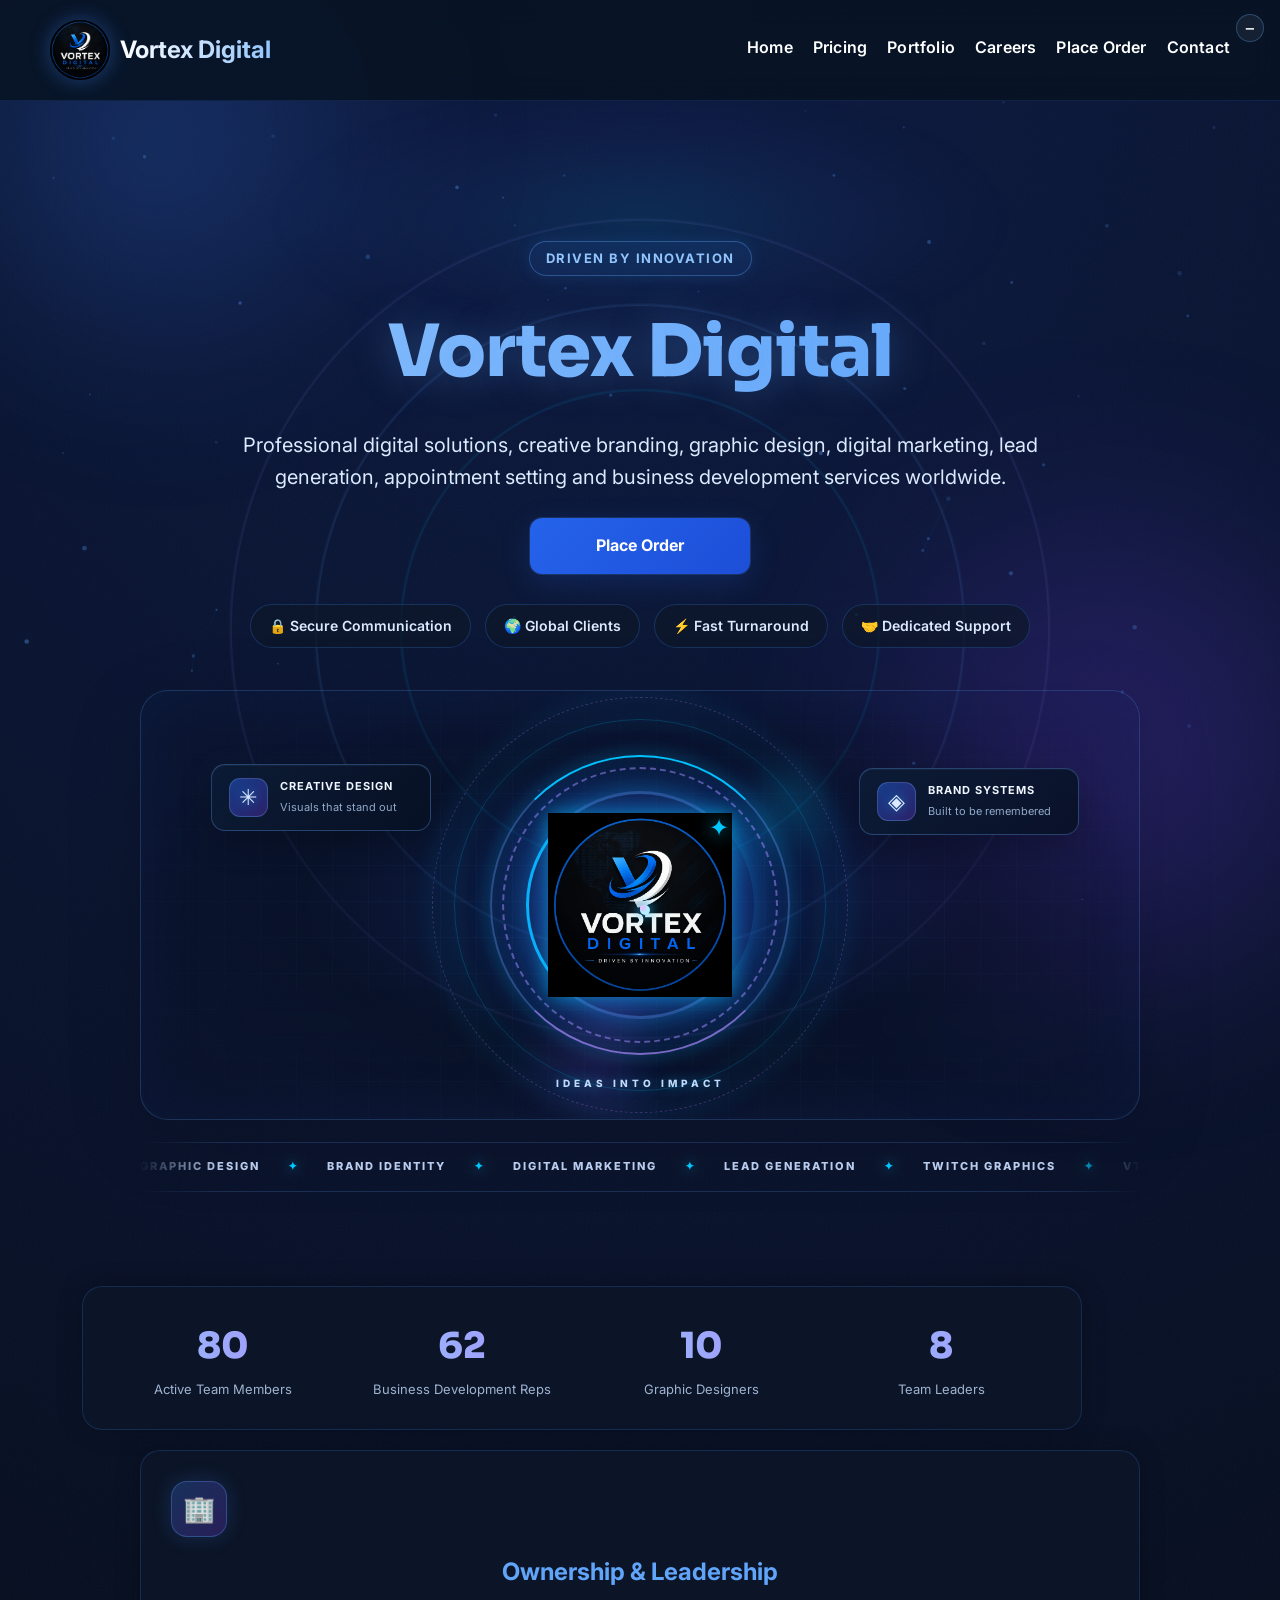
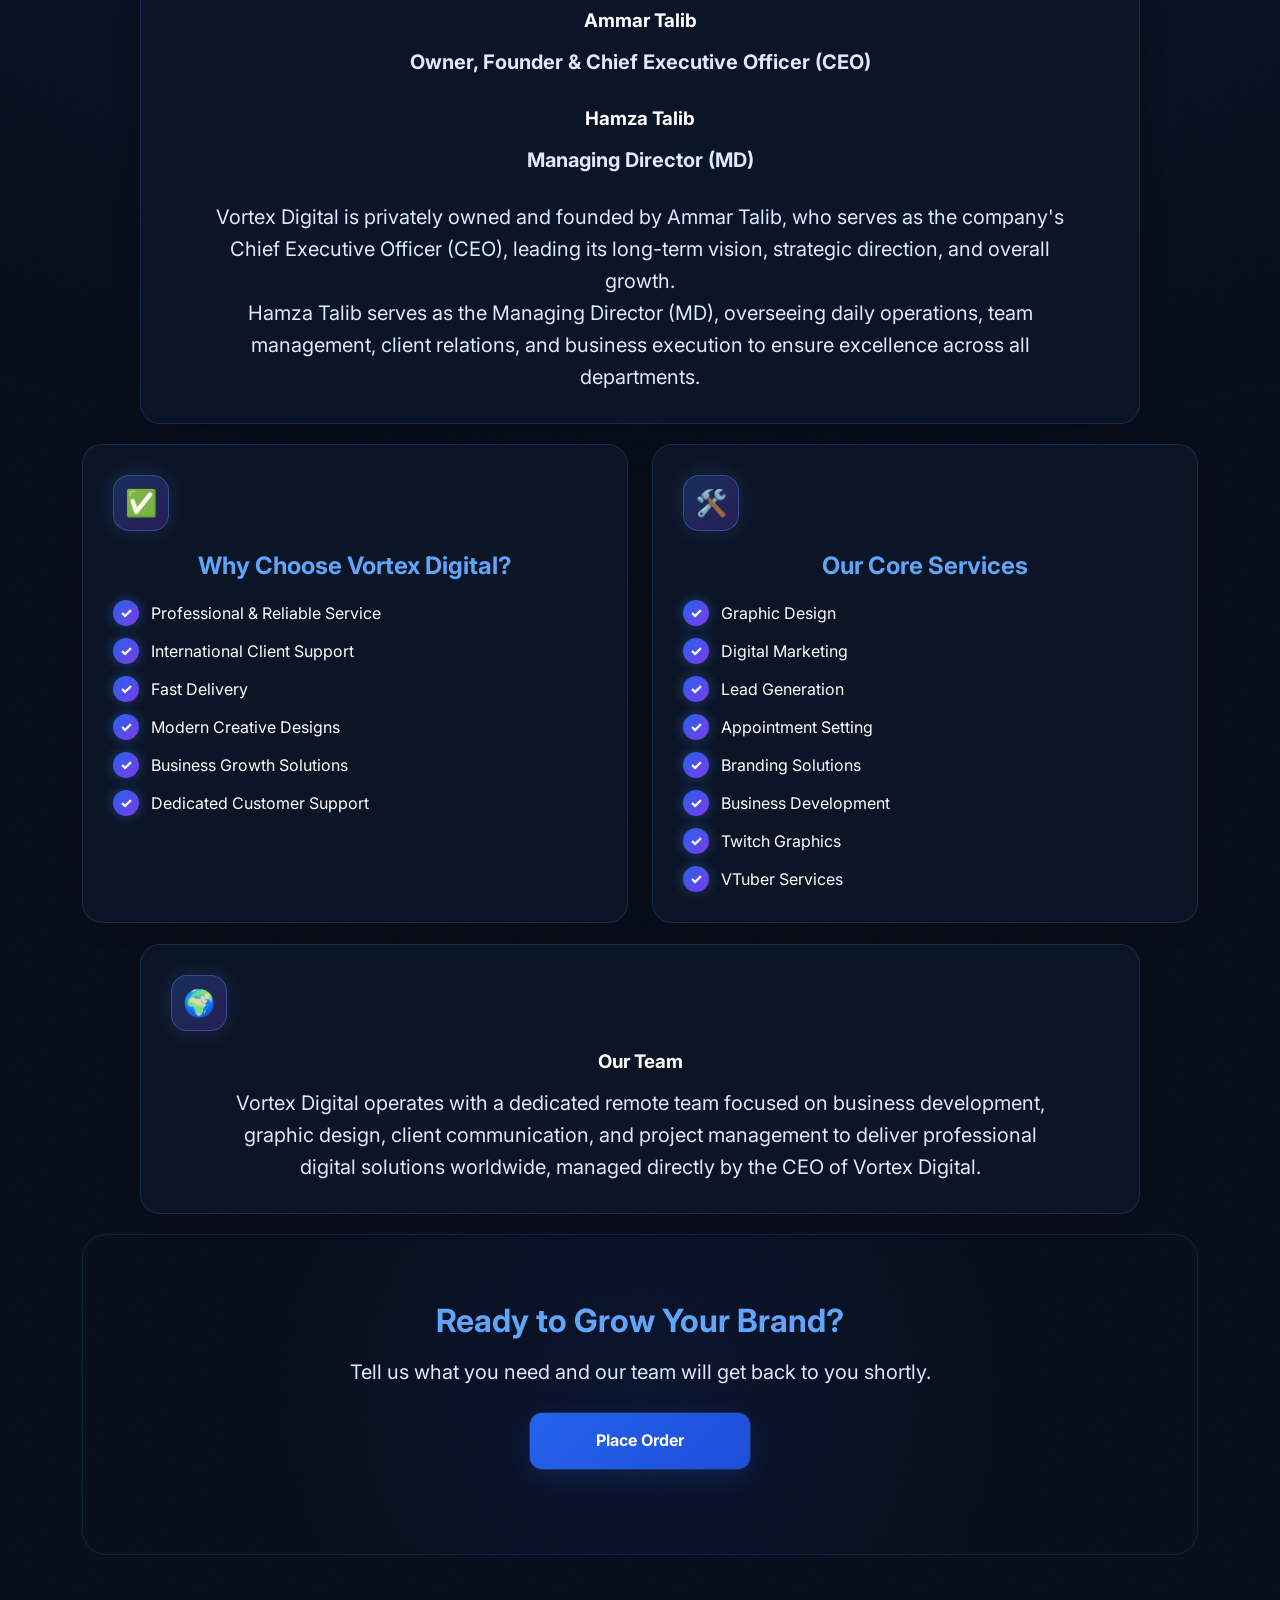
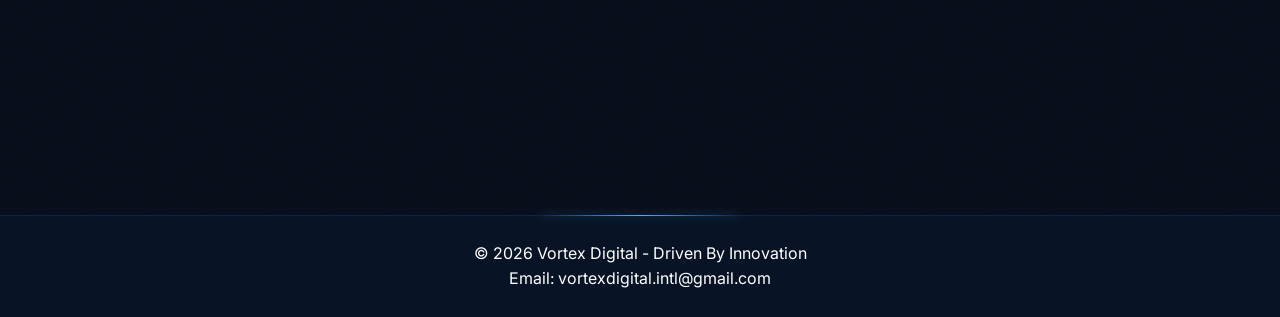
==== commit 9f390163: "Fix homepage centerpiece to use official logo and intensify cinematic animations" ====
--- a/index.html
+++ b/index.html
@@ -101,18 +101,31 @@
 .vortex-ring-two{ inset:22px; border-style:dashed; border-color:rgba(167,139,250,.55); animation:vortexRingSpinReverse 18s linear infinite; }
 .vortex-ring-three{ inset:46px; border-width:2px; border-left-color:#00c8ff; border-right-color:transparent; animation:vortexRingSpin 7s linear infinite; }
 .vortex-core-mark{
-  position:relative; width:112px; height:112px; border-radius:30px; transform:rotate(-8deg);
-  display:flex; align-items:center; justify-content:center;
-  background:linear-gradient(145deg,rgba(12,31,63,.94),rgba(7,16,37,.82));
-  border:1px solid rgba(147,197,253,.5);
-  box-shadow:0 0 0 8px rgba(59,130,246,.04),0 0 36px rgba(0,200,255,.28),inset 0 0 25px rgba(96,165,250,.15);
-  animation:vortexMarkFloat 5s ease-in-out infinite;
-}
-.vortex-core-mark span{
-  font-family:'Sora',Arial,sans-serif; font-size:70px; font-weight:800; line-height:1;
-  color:#fff; text-shadow:0 0 24px rgba(0,200,255,.8);
-}
-.vortex-core-mark i{ position:absolute; top:9px; right:12px; font-style:normal; font-size:17px; color:#00c8ff; animation:vortexSparkle 2s ease-in-out infinite; }
+  position:relative; width:184px; height:184px; border-radius:0; transform:none;
+  display:flex; align-items:center; justify-content:center; background:transparent; border:0;
+  box-shadow:none; animation:vortexMarkFloat 5s ease-in-out infinite;
+}
+.vortex-core-mark img{
+  display:block; width:100%; height:100%; max-width:184px; max-height:184px;
+  object-fit:contain; object-position:center; border:0; border-radius:0; background:transparent;
+  filter:drop-shadow(0 0 10px rgba(0,200,255,.52)) drop-shadow(0 0 32px rgba(37,99,235,.5));
+  animation:vortexLogoPower 3.8s ease-in-out infinite;
+}
+.vortex-core-mark i{ position:absolute; top:-4px; right:3px; font-style:normal; font-size:24px; color:#00c8ff; text-shadow:0 0 18px #00c8ff; animation:vortexSparkle 1.3s ease-in-out infinite; }
+.vortex-core::before,.vortex-core::after{
+  content:"";position:absolute;inset:-36px;border-radius:50%;pointer-events:none;
+  border:1px solid rgba(0,200,255,.22);box-shadow:0 0 28px rgba(0,200,255,.1),inset 0 0 28px rgba(0,200,255,.08);
+  animation:vortexEnergyShell 5s ease-in-out infinite;
+}
+.vortex-core::after{inset:-58px;border-color:rgba(167,139,250,.28);border-style:dashed;animation:vortexEnergyShellReverse 18s linear infinite;}
+.vortex-ring-one{border-width:2px;box-shadow:0 0 25px rgba(0,200,255,.24),inset 0 0 22px rgba(0,200,255,.12);}
+.vortex-ring-two{inset:12px;border-width:2px;}
+.vortex-ring-three{inset:36px;border-width:3px;box-shadow:0 0 30px rgba(0,200,255,.3);}
+.vortex-core-glow{inset:5px;filter:blur(18px);}
+.vortex-scan-line{height:3px;box-shadow:0 0 24px rgba(0,200,255,.8),0 0 60px rgba(0,200,255,.3);}
+@keyframes vortexLogoPower{0%,100%{filter:drop-shadow(0 0 8px rgba(0,200,255,.38)) drop-shadow(0 0 22px rgba(37,99,235,.36));}50%{filter:drop-shadow(0 0 18px rgba(0,200,255,.85)) drop-shadow(0 0 48px rgba(37,99,235,.72));}}
+@keyframes vortexEnergyShell{0%,100%{transform:scale(.9) rotate(0);opacity:.45;}50%{transform:scale(1.08) rotate(18deg);opacity:1;}}
+@keyframes vortexEnergyShellReverse{to{transform:rotate(-360deg);}}
 .vortex-core-caption{
   position:absolute; top:calc(100% + 20px); font-size:10px; font-weight:800; letter-spacing:4px;
   color:#bfdbfe; white-space:nowrap; text-shadow:0 0 14px rgba(0,200,255,.55);
@@ -165,8 +178,8 @@
 @media(max-width:760px){
  .vortex-cinematic-showcase{height:480px;margin-top:30px;border-radius:20px;}
  .vortex-core{width:220px;height:220px;top:48%;}
- .vortex-core-mark{width:82px;height:82px;border-radius:23px;}
- .vortex-core-mark span{font-size:52px;}
+ .vortex-core-mark{width:124px;height:124px;border-radius:0;}
+ .vortex-core-mark img{max-width:124px;max-height:124px;}
  .vortex-float-chip{min-width:0;width:calc(50% - 16px);padding:9px 8px;gap:7px;border-radius:11px;}
  .vortex-chip-icon{width:29px;height:29px;flex-basis:29px;font-size:17px;border-radius:8px;}
  .vortex-float-chip b{font-size:8px;letter-spacing:.45px;white-space:normal;}
@@ -181,6 +194,29 @@
  .vortex-showcase-grid,.vortex-ring,.vortex-core-glow,.vortex-core-mark,.vortex-core-mark i,.vortex-float-chip,.vortex-scan-line,.vortex-marquee-track{animation:none!important}
  .vortex-capability-marquee{mask-image:none}
 }
+
+/* High-energy motion accents around the original logo — do not recreate the logo */
+.vortex-cinematic-showcase::before,.vortex-cinematic-showcase::after{
+ content:"";position:absolute;pointer-events:none;border-radius:50%;z-index:-1;
+}
+.vortex-cinematic-showcase::before{
+ width:420px;height:420px;left:50%;top:50%;transform:translate(-50%,-50%);
+ background:conic-gradient(from 0deg,transparent 0 12%,rgba(0,200,255,.2) 15%,transparent 21% 48%,rgba(139,92,246,.18) 54%,transparent 62% 100%);
+ filter:blur(18px);animation:vortexEnergyWheel 13s linear infinite;
+}
+.vortex-cinematic-showcase::after{
+ inset:0;border-radius:inherit;background:linear-gradient(115deg,transparent 0 35%,rgba(0,200,255,.05) 47%,transparent 55% 100%);
+ transform:translateX(-100%);animation:vortexWideSweep 6s ease-in-out infinite;
+}
+.vortex-orbit-dot{position:absolute;left:50%;top:50%;width:10px;height:10px;border-radius:50%;background:#b8f5ff;box-shadow:0 0 12px #00c8ff,0 0 30px #00c8ff;z-index:2;pointer-events:none;}
+.vortex-orbit-dot.dot-a{animation:vortexDotOrbit 6s linear infinite;}
+.vortex-orbit-dot.dot-b{width:6px;height:6px;background:#d8c7ff;box-shadow:0 0 14px #a78bfa;animation:vortexDotOrbit 9s linear infinite reverse;}
+@keyframes vortexEnergyWheel{to{transform:translate(-50%,-50%) rotate(360deg)}}
+@keyframes vortexWideSweep{0%,100%{transform:translateX(-100%)}55%,70%{transform:translateX(100%)}}
+@keyframes vortexDotOrbit{from{transform:rotate(0deg) translateX(168px) rotate(0deg)}to{transform:rotate(360deg) translateX(168px) rotate(-360deg)}}
+@media(max-width:760px){.vortex-cinematic-showcase::before{width:280px;height:280px}.vortex-orbit-dot.dot-a{animation-name:vortexDotOrbitMobile}.vortex-orbit-dot.dot-b{display:none}@keyframes vortexDotOrbitMobile{from{transform:rotate(0deg) translateX(112px)}to{transform:rotate(360deg) translateX(112px)}}}
+@media(prefers-reduced-motion:reduce){.vortex-cinematic-showcase::before,.vortex-cinematic-showcase::after,.vortex-core::before,.vortex-core::after,.vortex-core-mark img,.vortex-orbit-dot{animation:none!important}}
+
 </style>
 
 </head>
@@ -226,12 +262,13 @@
 
 <div class="vortex-cinematic-showcase" aria-label="Vortex Digital creative services">
   <div class="vortex-showcase-grid" aria-hidden="true"></div>
+  <div class="vortex-orbit-dot dot-a" aria-hidden="true"></div><div class="vortex-orbit-dot dot-b" aria-hidden="true"></div>
   <div class="vortex-core">
     <div class="vortex-ring vortex-ring-one"></div>
     <div class="vortex-ring vortex-ring-two"></div>
     <div class="vortex-ring vortex-ring-three"></div>
     <div class="vortex-core-glow"></div>
-    <div class="vortex-core-mark"><span>V</span><i>✦</i></div>
+    <div class="vortex-core-mark"><img src="logo.png.jpeg" alt="Official Vortex Digital logo"><i>✦</i></div>
     <div class="vortex-core-caption">IDEAS INTO IMPACT</div>
   </div>
   <div class="vortex-float-chip chip-design"><span class="vortex-chip-icon">✳</span><span><b>CREATIVE DESIGN</b><small>Visuals that stand out</small></span></div>
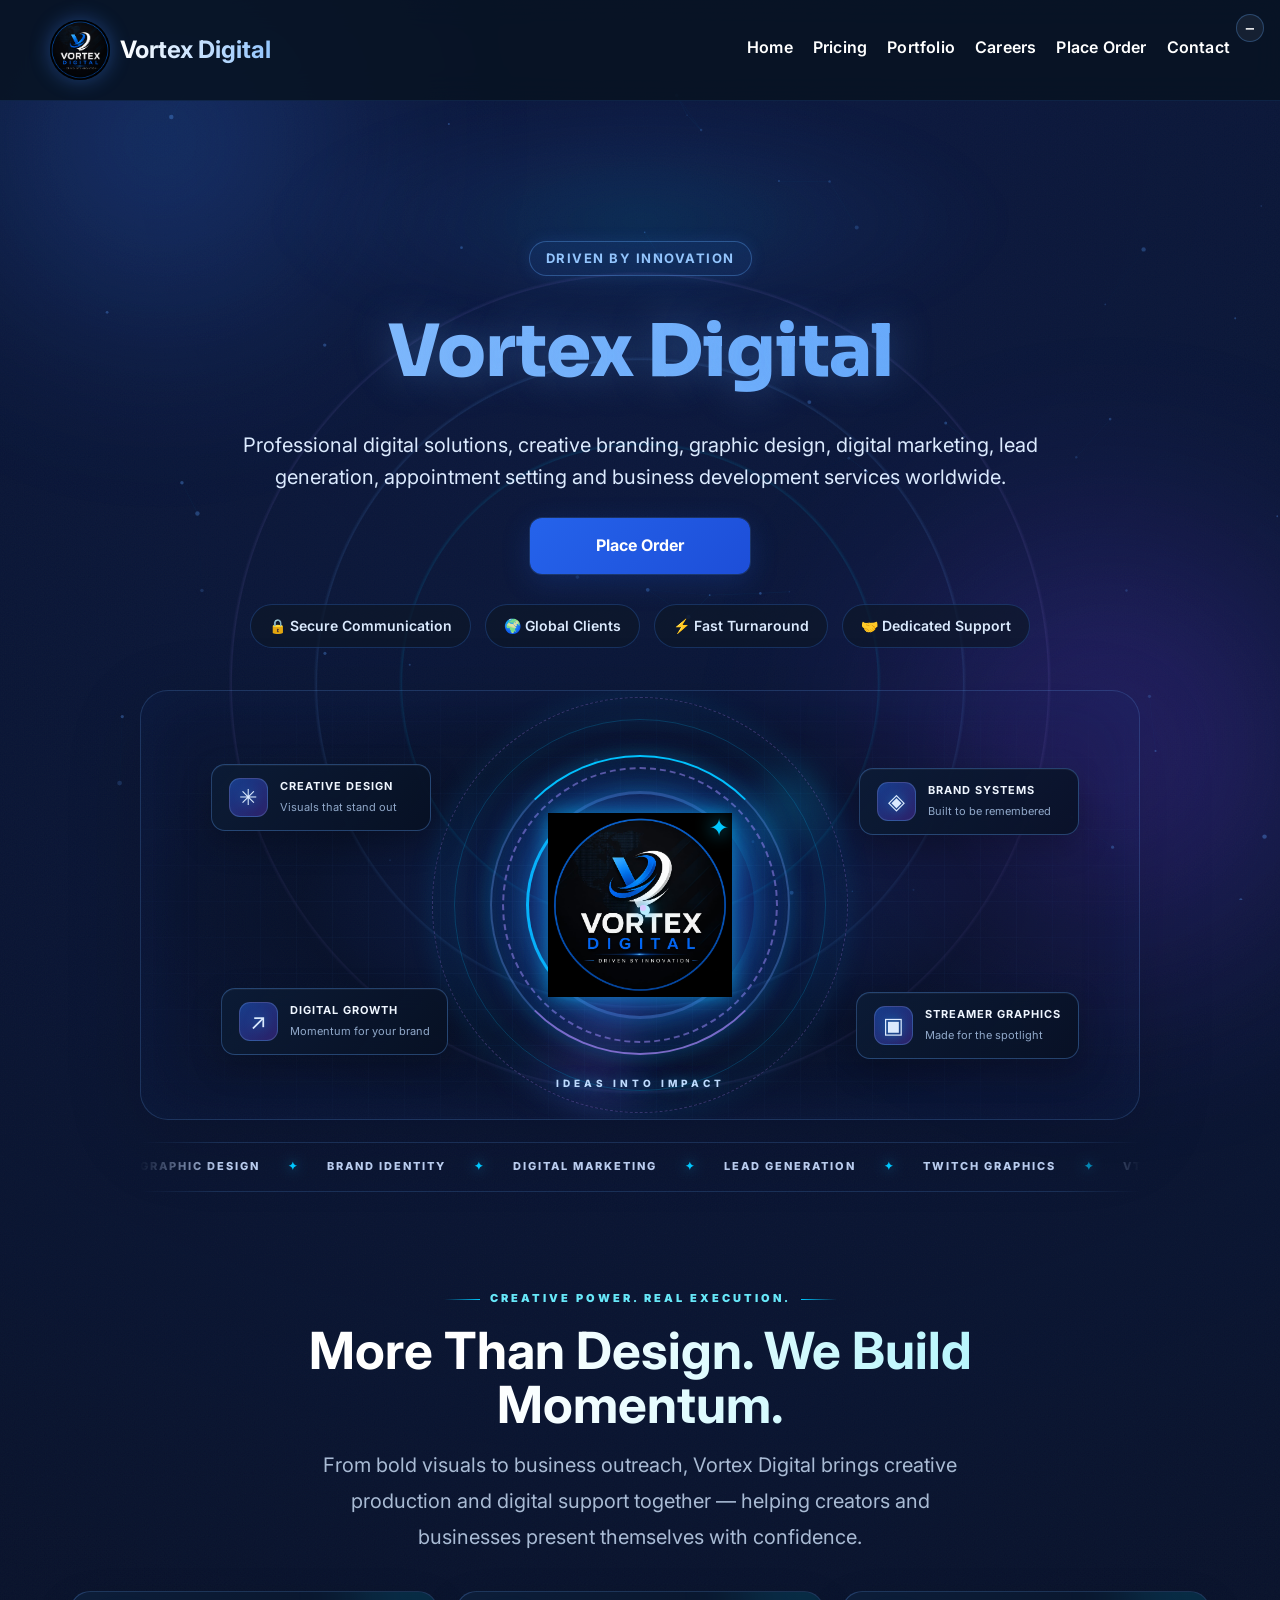
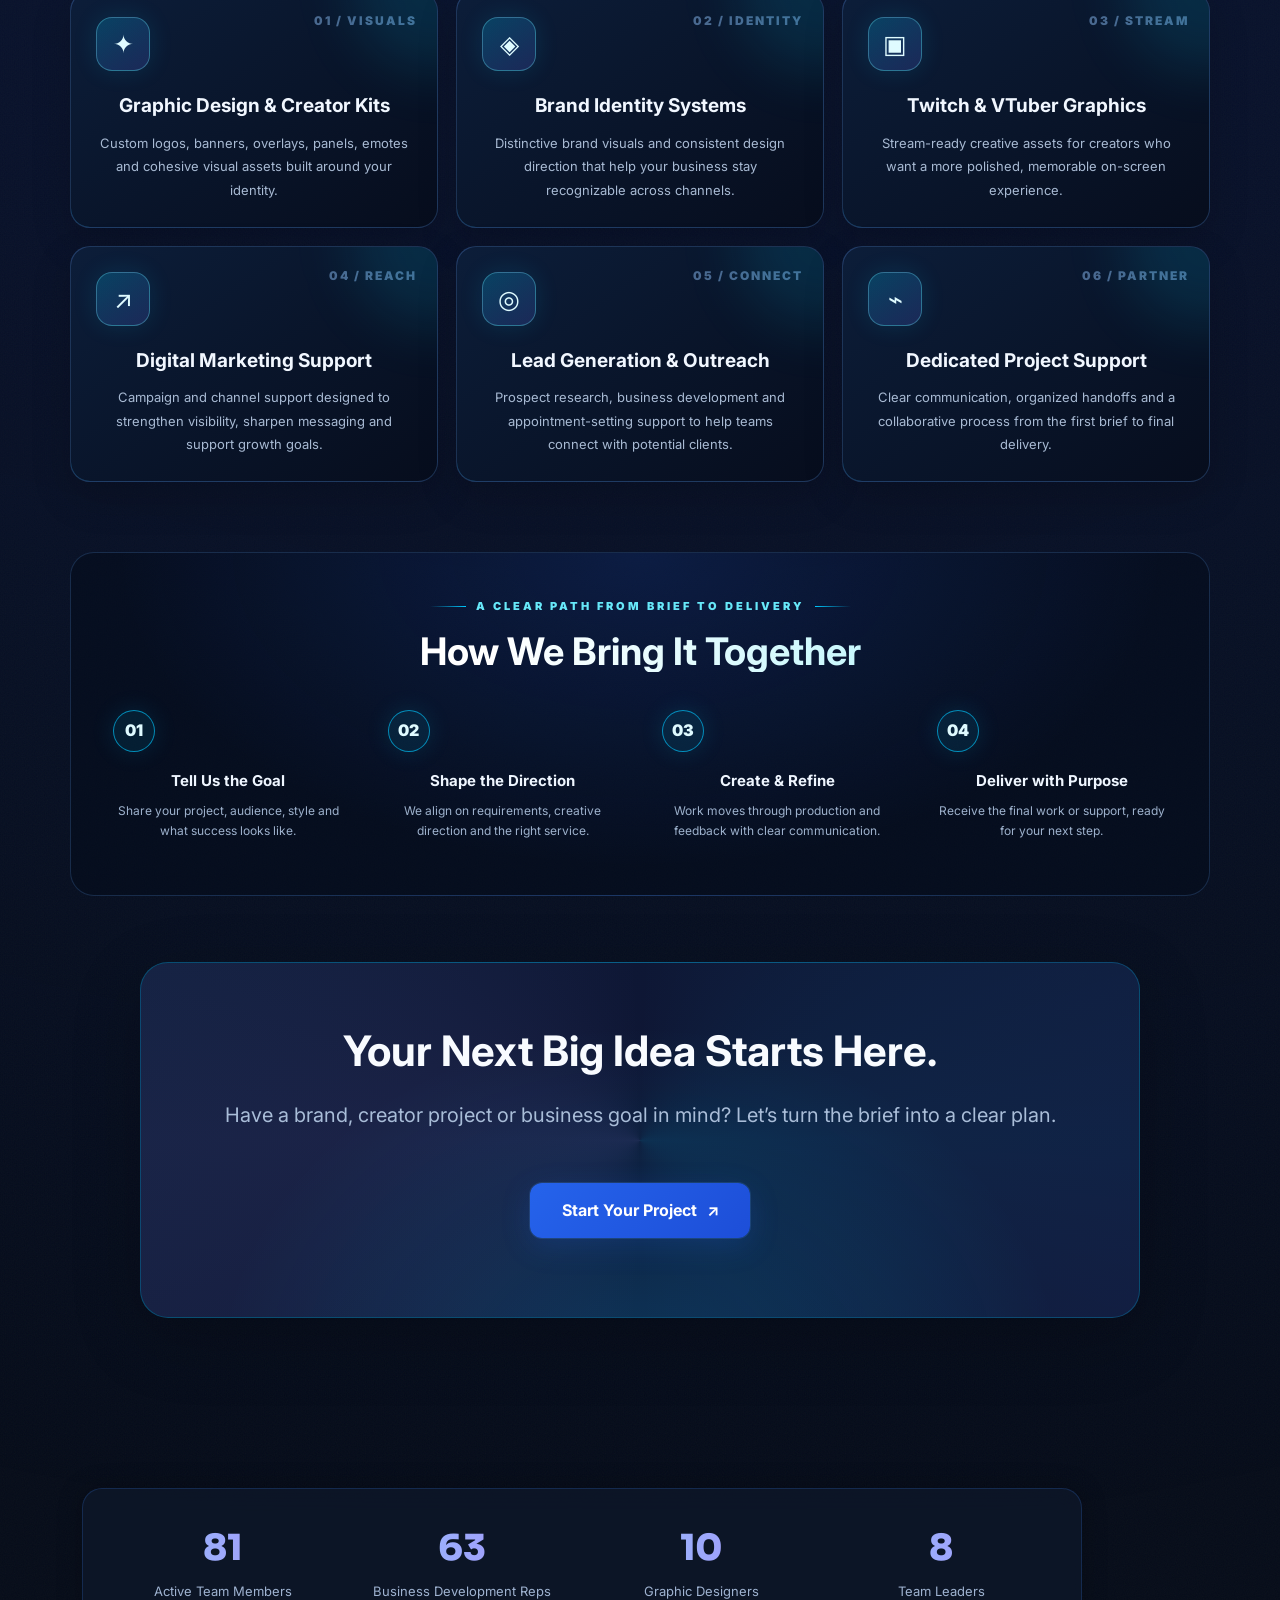
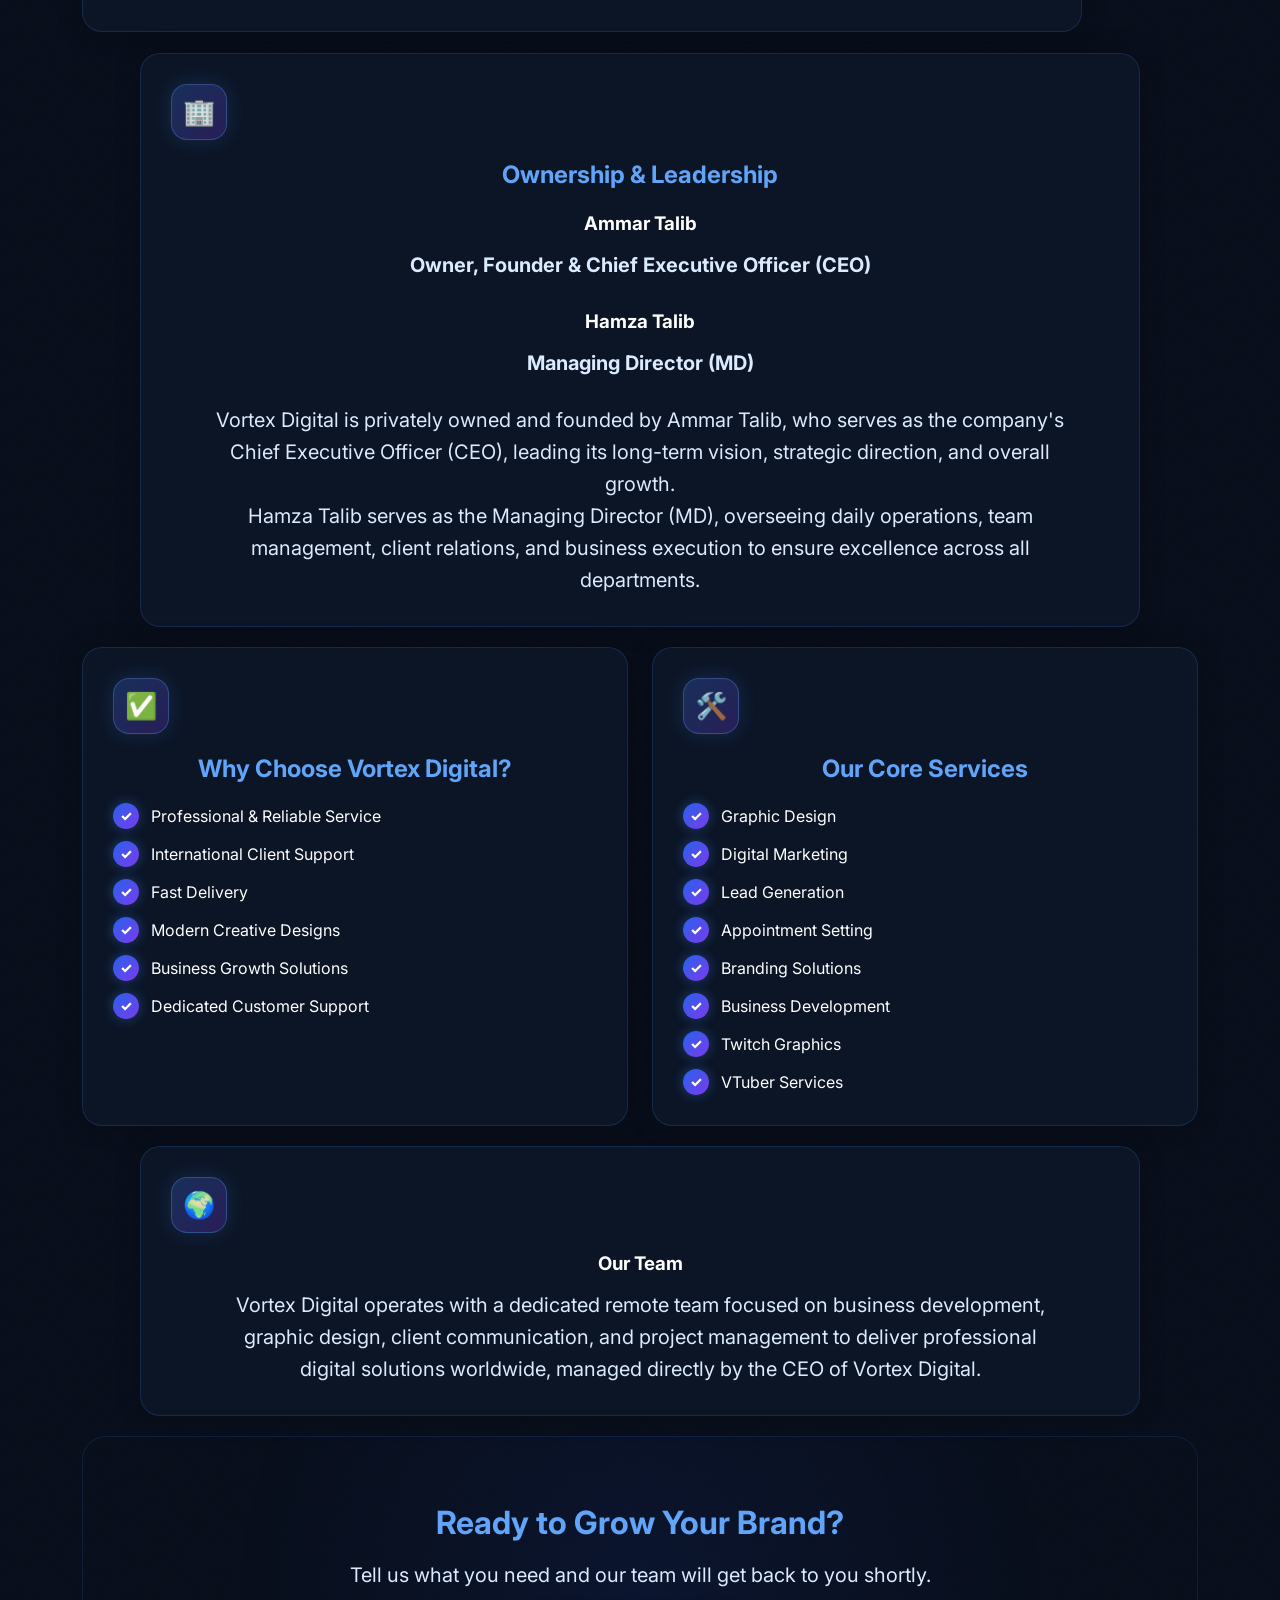
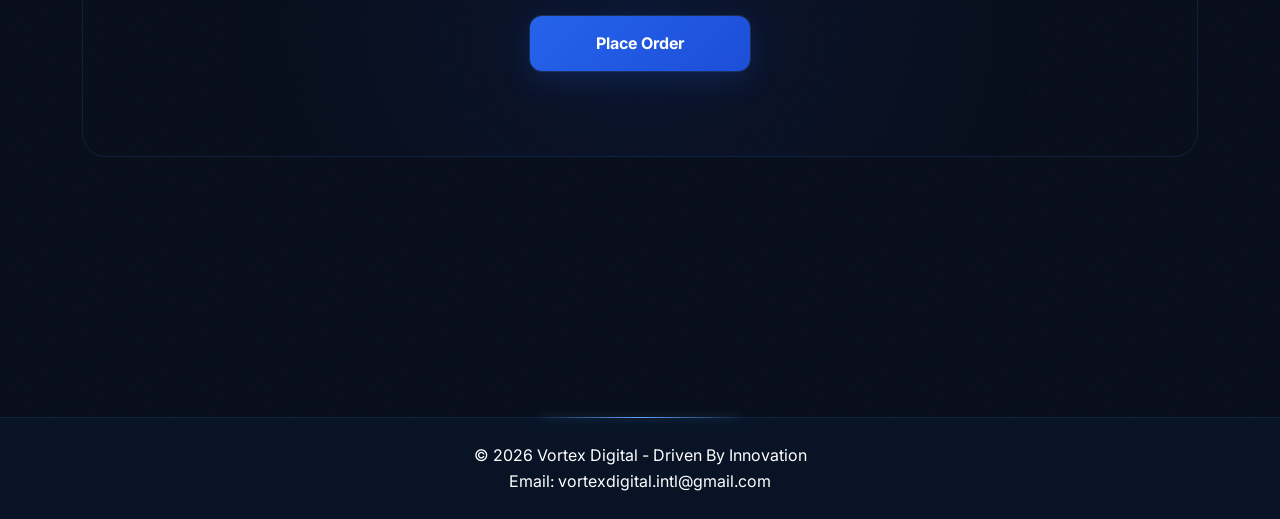
==== commit f3f54caf: "Expand homepage with animated service showcase and project workflow" ====
--- a/index.html
+++ b/index.html
@@ -219,6 +219,51 @@
 
 </style>
 
+
+<style id="vortex-home-expansion">
+.vx-home-expansion{position:relative;max-width:1180px;margin:70px auto 90px;padding:20px;isolation:isolate}
+.vx-home-heading{text-align:center;max-width:820px;margin:0 auto 36px}
+.vx-home-kicker{display:inline-flex;gap:10px;align-items:center;color:#67e8f9;font-size:11px;font-weight:900;letter-spacing:3px;text-transform:uppercase}
+.vx-home-kicker:before,.vx-home-kicker:after{content:"";width:36px;height:1px;background:linear-gradient(90deg,transparent,#00c8ff)}
+.vx-home-kicker:after{transform:rotate(180deg)}
+.vx-home-heading h2{font-size:clamp(30px,4vw,52px);line-height:1.05;margin:16px 0;background:linear-gradient(100deg,#fff 15%,#a5f3fc 48%,#a78bfa 75%,#fff);background-size:220% auto;-webkit-background-clip:text;background-clip:text;color:transparent;animation:vxTitleFlow 7s linear infinite}
+.vx-home-heading p{max-width:680px;margin:auto;color:#a9bbd4;line-height:1.8}
+.vx-home-services{display:grid;grid-template-columns:repeat(3,minmax(0,1fr));gap:18px}
+.vx-home-service{position:relative;min-height:220px;padding:25px;border-radius:20px;overflow:hidden;background:linear-gradient(145deg,rgba(13,31,59,.92),rgba(7,13,28,.92));border:1px solid rgba(96,165,250,.24);box-shadow:0 15px 40px rgba(0,0,0,.16);transition:transform .45s cubic-bezier(.2,.8,.2,1),border-color .4s,box-shadow .4s}
+.vx-home-service:before{content:"";position:absolute;inset:-1px;border-radius:inherit;padding:1px;background:conic-gradient(from var(--vx-angle,0deg),transparent 0 55%,rgba(0,200,255,.8) 68%,rgba(167,139,250,.8) 77%,transparent 90%);-webkit-mask:linear-gradient(#000 0 0) content-box,linear-gradient(#000 0 0);-webkit-mask-composite:xor;mask-composite:exclude;opacity:.5;animation:vxBorderOrbit 7s linear infinite;pointer-events:none}
+.vx-home-service:after{content:"";position:absolute;width:170px;height:170px;right:-85px;top:-90px;border-radius:50%;background:rgba(0,200,255,.12);filter:blur(28px);transition:transform .5s}
+.vx-home-service:hover{transform:translateY(-12px) scale(1.015);border-color:rgba(0,200,255,.72);box-shadow:0 22px 55px rgba(0,0,0,.3),0 0 34px rgba(0,200,255,.12)}
+.vx-home-service:hover:after{transform:scale(1.8)}
+.vx-home-service .vx-service-icon{width:54px;height:54px;display:grid;place-items:center;border-radius:16px;font-size:25px;color:#dffbff;background:linear-gradient(145deg,rgba(0,200,255,.22),rgba(99,102,241,.2));border:1px solid rgba(103,232,249,.35);box-shadow:0 0 25px rgba(0,200,255,.12);animation:vxIconBob 4s ease-in-out infinite}
+.vx-home-service h3{font-size:19px;margin:20px 0 10px;color:#f1f7ff}
+.vx-home-service p{font-size:13px;line-height:1.8;color:#a8bad3;margin:0;max-width:330px}
+.vx-service-index{position:absolute;right:20px;top:19px;font-size:12px;font-weight:900;letter-spacing:2px;color:rgba(147,197,253,.48)}
+.vx-home-process{margin-top:70px;padding:36px 28px;border:1px solid rgba(96,165,250,.2);border-radius:24px;background:radial-gradient(ellipse at 50% 0,rgba(37,99,235,.17),transparent 65%),rgba(5,12,27,.52);overflow:hidden;position:relative}
+.vx-home-process:before{content:"";position:absolute;top:0;bottom:0;left:-30%;width:25%;background:linear-gradient(90deg,transparent,rgba(0,200,255,.08),transparent);transform:skewX(-20deg);animation:vxProcessSweep 7s ease-in-out infinite}
+.vx-process-grid{display:grid;grid-template-columns:repeat(4,minmax(0,1fr));gap:16px;position:relative}
+.vx-process-step{padding:18px 14px;position:relative}
+.vx-process-number{width:42px;height:42px;display:grid;place-items:center;border-radius:50%;font-weight:900;color:#dffaff;border:1px solid rgba(0,200,255,.65);background:rgba(0,200,255,.09);box-shadow:0 0 25px rgba(0,200,255,.13);margin-bottom:17px;animation:vxNumberPulse 3s ease-in-out infinite}
+.vx-process-step:nth-child(2) .vx-process-number{animation-delay:.4s}.vx-process-step:nth-child(3) .vx-process-number{animation-delay:.8s}.vx-process-step:nth-child(4) .vx-process-number{animation-delay:1.2s}
+.vx-process-step h3{font-size:15px;color:#eff6ff;margin:0 0 8px}.vx-process-step p{font-size:12px;line-height:1.7;color:#9db1cc;margin:0}
+.vx-home-bottom-cta{margin:66px auto 0;max-width:1000px;position:relative;overflow:hidden;padding:54px 28px;text-align:center;border-radius:28px;border:1px solid rgba(0,200,255,.3);background:radial-gradient(ellipse at 50% 120%,rgba(0,200,255,.19),transparent 60%),linear-gradient(125deg,rgba(11,28,55,.96),rgba(20,18,53,.94));box-shadow:0 20px 70px rgba(0,0,0,.2)}
+.vx-home-bottom-cta:before{content:"";position:absolute;inset:-100%;background:conic-gradient(from 0deg,transparent,rgba(0,200,255,.09),transparent,rgba(167,139,250,.09),transparent);animation:vxCtaSpin 24s linear infinite;pointer-events:none}
+.vx-home-bottom-cta>*{position:relative}
+.vx-home-bottom-cta h2{font-size:clamp(26px,4vw,42px);margin:0 0 12px;color:#f8fbff}
+.vx-home-bottom-cta p{color:#a9bdd8;line-height:1.8;margin:0 auto 25px}
+.vx-home-bottom-cta .btn{display:inline-flex;align-items:center;justify-content:center;gap:10px;animation:vxButtonGlow 2.8s ease-in-out infinite;transition:transform .25s}
+.vx-home-bottom-cta .btn:hover{transform:translateY(-4px) scale(1.04)}
+@keyframes vxTitleFlow{to{background-position:220% center}}
+@keyframes vxBorderOrbit{to{--vx-angle:360deg}}
+@keyframes vxIconBob{0%,100%{transform:translateY(0) rotate(0)}50%{transform:translateY(-5px) rotate(-3deg)}}
+@keyframes vxProcessSweep{0%,100%{left:-30%}55%{left:120%}}
+@keyframes vxNumberPulse{0%,100%{box-shadow:0 0 12px rgba(0,200,255,.08);transform:scale(1)}50%{box-shadow:0 0 28px rgba(0,200,255,.32);transform:scale(1.06)}}
+@keyframes vxCtaSpin{to{transform:rotate(360deg)}}
+@keyframes vxButtonGlow{0%,100%{box-shadow:0 0 15px rgba(0,200,255,.14)}50%{box-shadow:0 0 34px rgba(0,200,255,.32),0 0 60px rgba(99,102,241,.12)}}
+@media(max-width:850px){.vx-home-services{grid-template-columns:repeat(2,minmax(0,1fr))}.vx-process-grid{grid-template-columns:repeat(2,minmax(0,1fr))}}
+@media(max-width:560px){.vx-home-expansion{padding:12px;margin:42px auto}.vx-home-services{grid-template-columns:1fr}.vx-home-service{min-height:190px}.vx-home-process{padding:24px 14px}.vx-process-grid{grid-template-columns:1fr 1fr;gap:4px}.vx-process-step{padding:14px 8px}.vx-home-bottom-cta{padding:38px 18px;border-radius:20px}}
+@media(prefers-reduced-motion:reduce){.vx-home-heading h2,.vx-home-service:before,.vx-home-service .vx-service-icon,.vx-home-process:before,.vx-process-number,.vx-home-bottom-cta:before,.vx-home-bottom-cta .btn{animation:none!important}.vx-home-service,.vx-home-bottom-cta .btn{transition:none!important}}
+</style>
+
 </head>
 
 <body>
@@ -283,6 +328,37 @@
     <span aria-hidden="true">GRAPHIC DESIGN <i>✦</i></span><span aria-hidden="true">BRAND IDENTITY <i>✦</i></span><span aria-hidden="true">DIGITAL MARKETING <i>✦</i></span><span aria-hidden="true">LEAD GENERATION <i>✦</i></span><span aria-hidden="true">TWITCH GRAPHICS <i>✦</i></span><span aria-hidden="true">VTUBER SERVICES <i>✦</i></span>
   </div>
 </div>
+
+
+<section class="vx-home-expansion" aria-label="Vortex Digital services and process">
+  <div class="vx-home-heading">
+    <span class="vx-home-kicker">Creative power. Real execution.</span>
+    <h2>More Than Design. We Build Momentum.</h2>
+    <p>From bold visuals to business outreach, Vortex Digital brings creative production and digital support together — helping creators and businesses present themselves with confidence.</p>
+  </div>
+  <div class="vx-home-services">
+    <article class="vx-home-service"><span class="vx-service-index">01 / VISUALS</span><div class="vx-service-icon">✦</div><h3>Graphic Design & Creator Kits</h3><p>Custom logos, banners, overlays, panels, emotes and cohesive visual assets built around your identity.</p></article>
+    <article class="vx-home-service"><span class="vx-service-index">02 / IDENTITY</span><div class="vx-service-icon">◈</div><h3>Brand Identity Systems</h3><p>Distinctive brand visuals and consistent design direction that help your business stay recognizable across channels.</p></article>
+    <article class="vx-home-service"><span class="vx-service-index">03 / STREAM</span><div class="vx-service-icon">▣</div><h3>Twitch & VTuber Graphics</h3><p>Stream-ready creative assets for creators who want a more polished, memorable on-screen experience.</p></article>
+    <article class="vx-home-service"><span class="vx-service-index">04 / REACH</span><div class="vx-service-icon">↗</div><h3>Digital Marketing Support</h3><p>Campaign and channel support designed to strengthen visibility, sharpen messaging and support growth goals.</p></article>
+    <article class="vx-home-service"><span class="vx-service-index">05 / CONNECT</span><div class="vx-service-icon">◎</div><h3>Lead Generation & Outreach</h3><p>Prospect research, business development and appointment-setting support to help teams connect with potential clients.</p></article>
+    <article class="vx-home-service"><span class="vx-service-index">06 / PARTNER</span><div class="vx-service-icon">⌁</div><h3>Dedicated Project Support</h3><p>Clear communication, organized handoffs and a collaborative process from the first brief to final delivery.</p></article>
+  </div>
+  <div class="vx-home-process">
+    <div class="vx-home-heading" style="margin-bottom:20px"><span class="vx-home-kicker">A clear path from brief to delivery</span><h2 style="font-size:clamp(25px,3vw,38px)">How We Bring It Together</h2></div>
+    <div class="vx-process-grid">
+      <div class="vx-process-step"><div class="vx-process-number">01</div><h3>Tell Us the Goal</h3><p>Share your project, audience, style and what success looks like.</p></div>
+      <div class="vx-process-step"><div class="vx-process-number">02</div><h3>Shape the Direction</h3><p>We align on requirements, creative direction and the right service.</p></div>
+      <div class="vx-process-step"><div class="vx-process-number">03</div><h3>Create & Refine</h3><p>Work moves through production and feedback with clear communication.</p></div>
+      <div class="vx-process-step"><div class="vx-process-number">04</div><h3>Deliver with Purpose</h3><p>Receive the final work or support, ready for your next step.</p></div>
+    </div>
+  </div>
+  <div class="vx-home-bottom-cta">
+    <h2>Your Next Big Idea Starts Here.</h2>
+    <p>Have a brand, creator project or business goal in mind? Let’s turn the brief into a clear plan.</p>
+    <a href="place-order.html" class="btn">Start Your Project <span aria-hidden="true">↗</span></a>
+  </div>
+</section>
 
 <div class="container">
 <div class="stats-bar card">
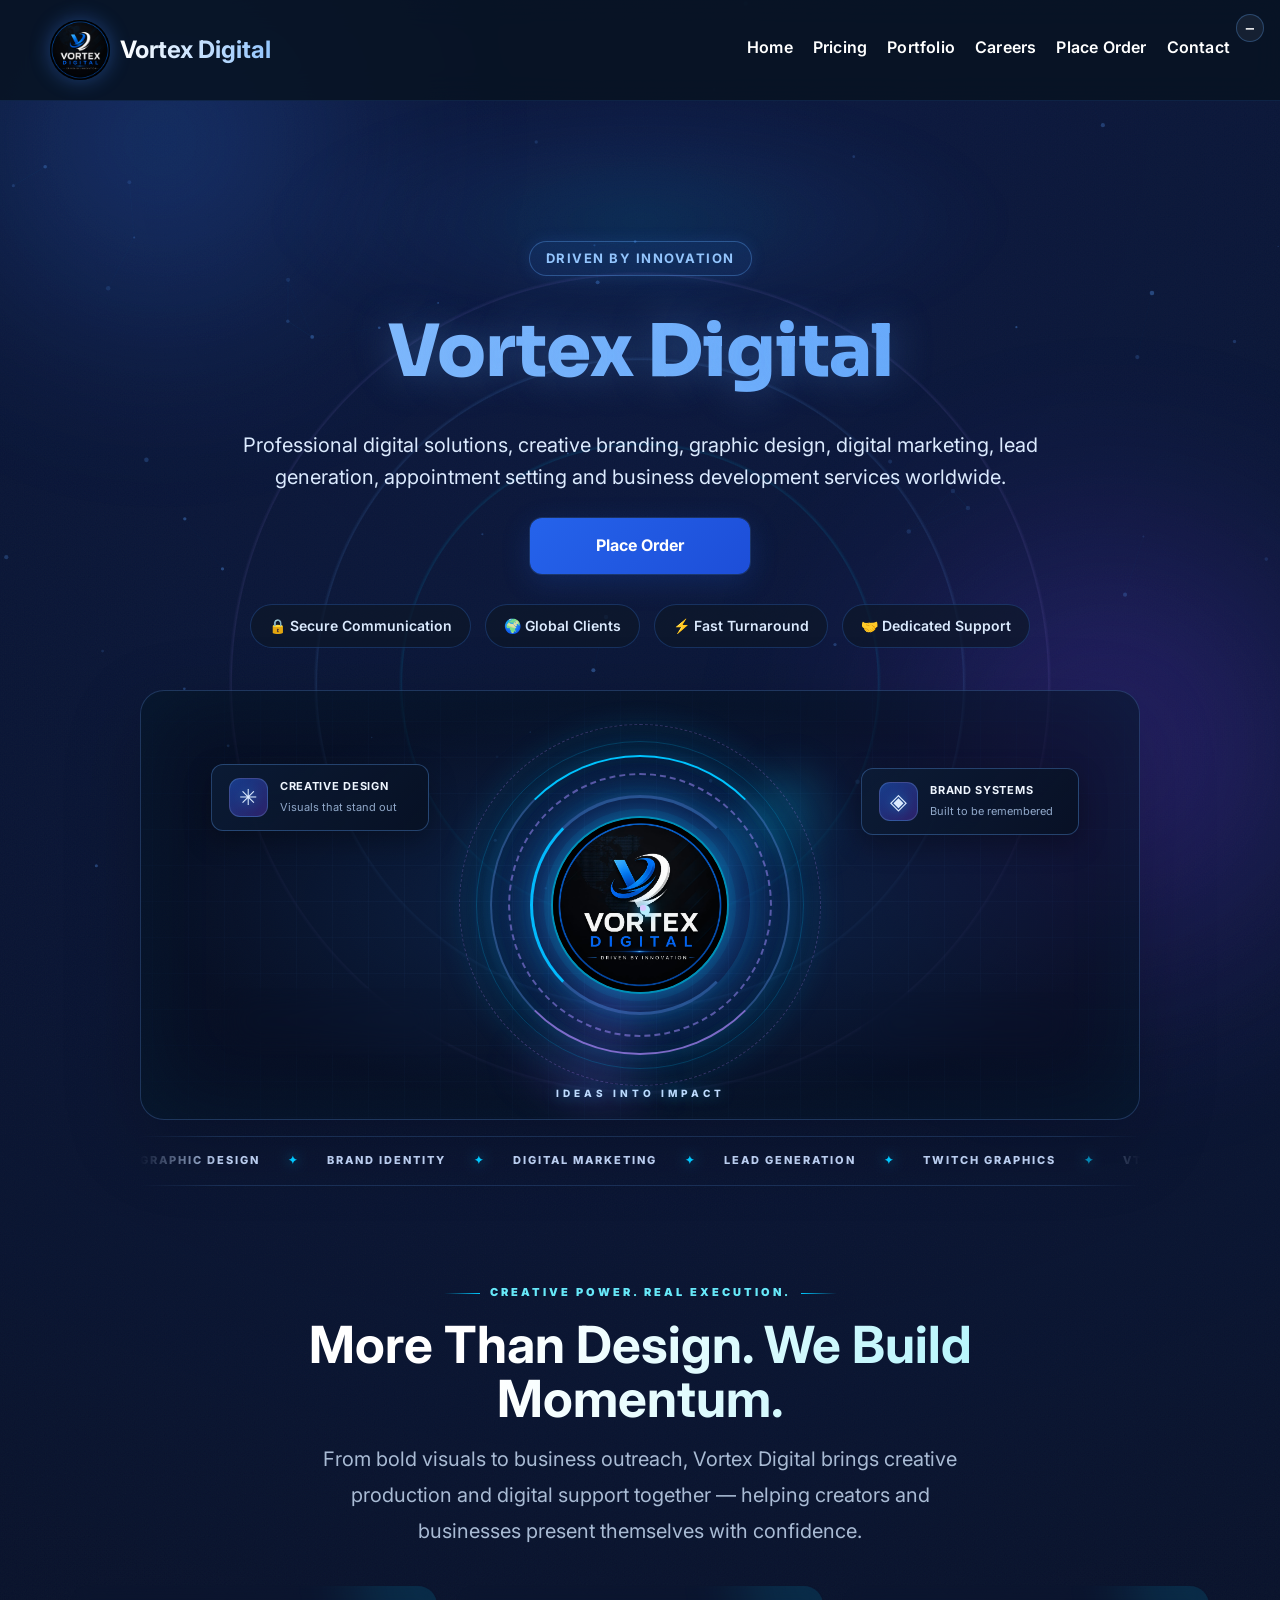
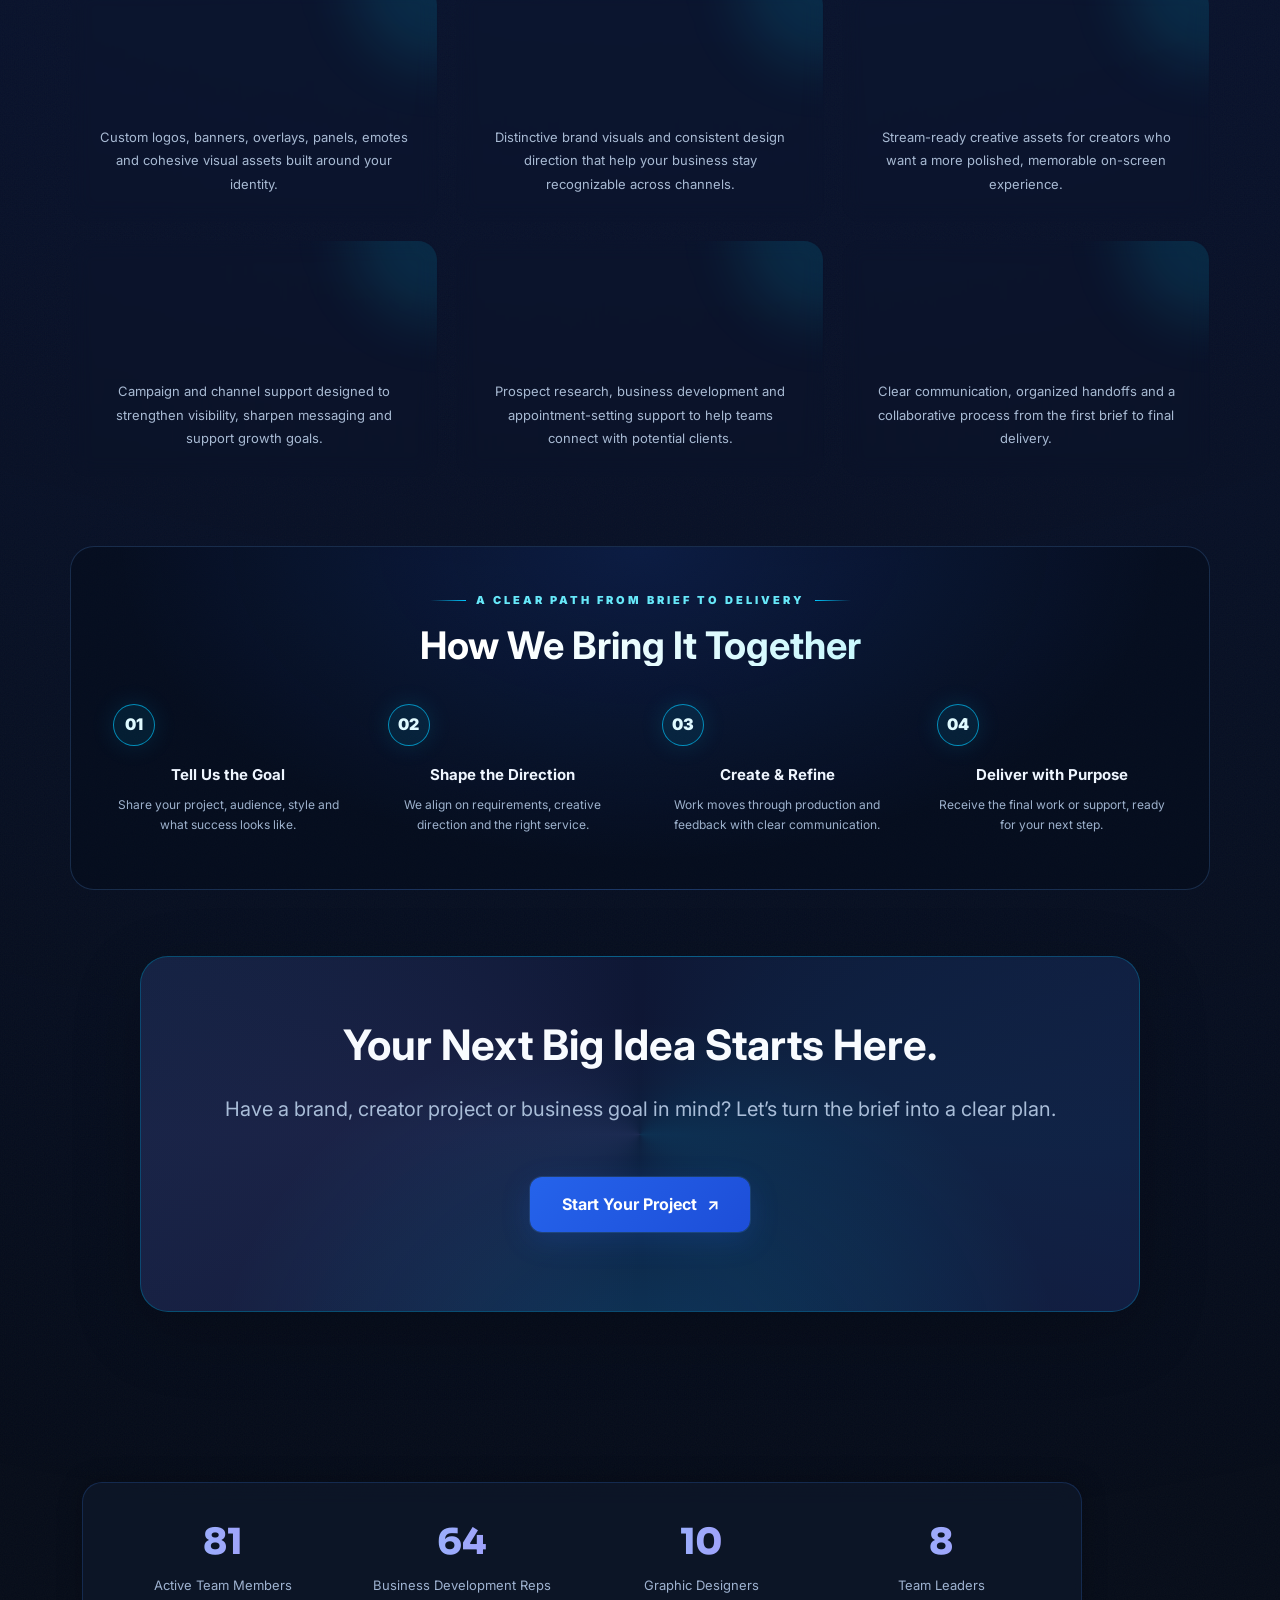
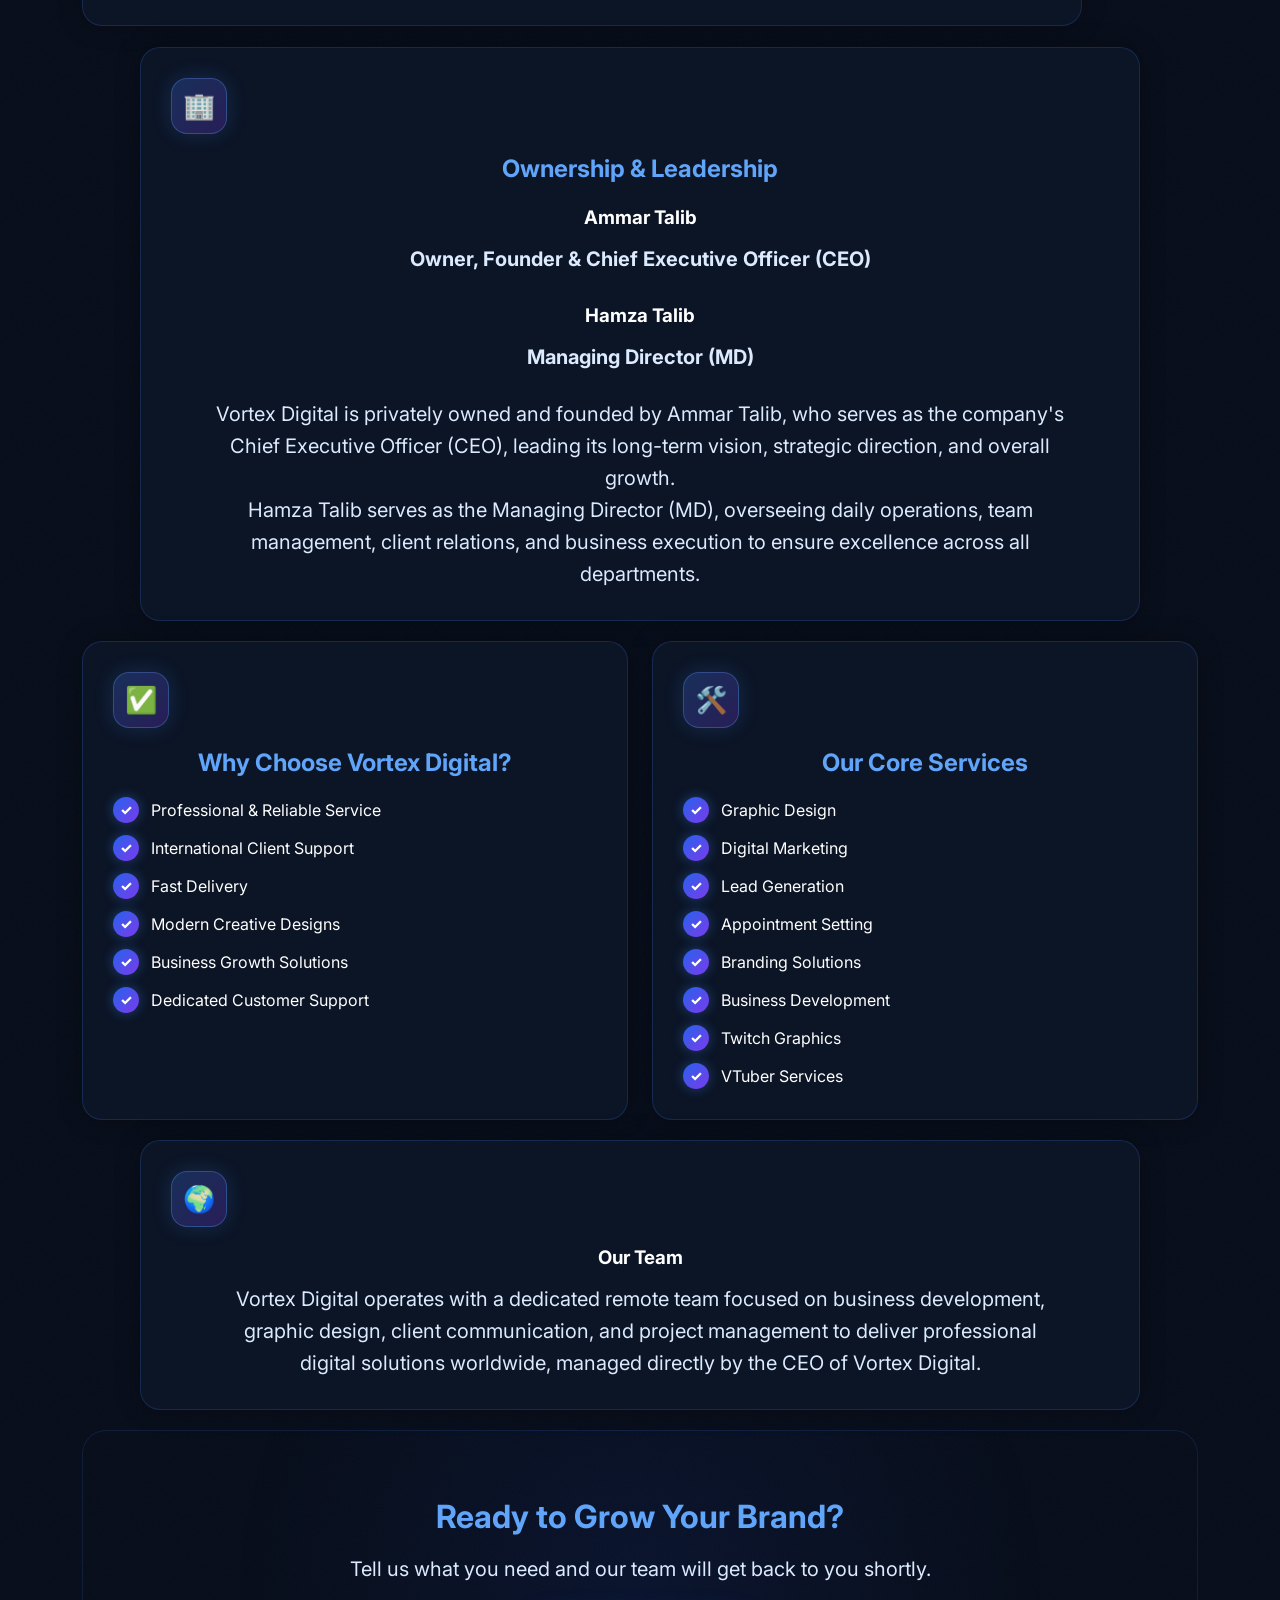
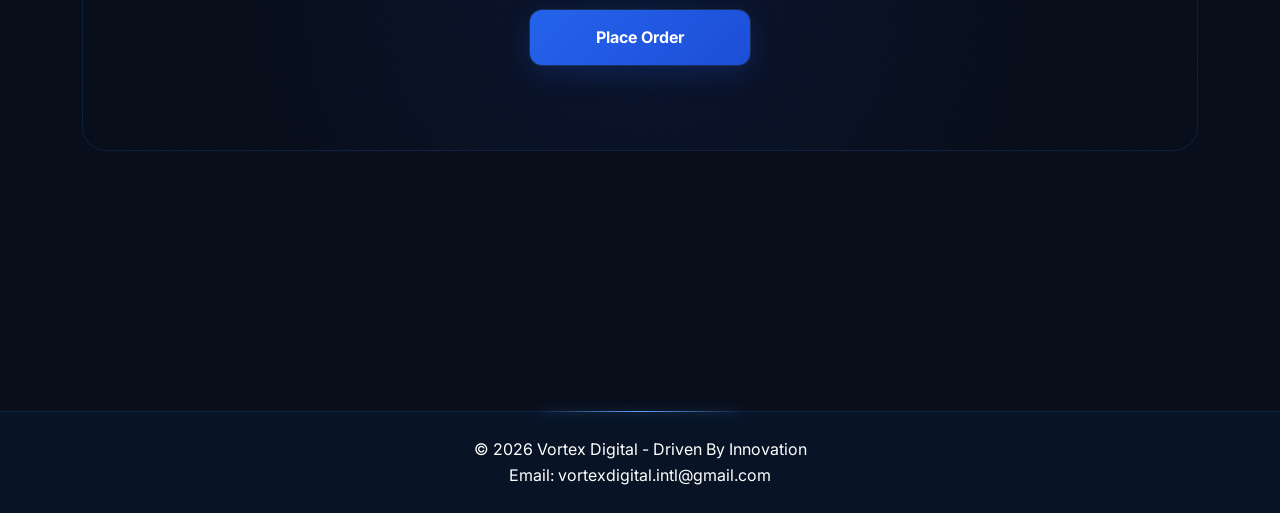
==== commit f9f1caf0: "Correct circular official logo and refine homepage art direction" ====
--- a/index.html
+++ b/index.html
@@ -262,6 +262,47 @@
 @media(max-width:850px){.vx-home-services{grid-template-columns:repeat(2,minmax(0,1fr))}.vx-process-grid{grid-template-columns:repeat(2,minmax(0,1fr))}}
 @media(max-width:560px){.vx-home-expansion{padding:12px;margin:42px auto}.vx-home-services{grid-template-columns:1fr}.vx-home-service{min-height:190px}.vx-home-process{padding:24px 14px}.vx-process-grid{grid-template-columns:1fr 1fr;gap:4px}.vx-process-step{padding:14px 8px}.vx-home-bottom-cta{padding:38px 18px;border-radius:20px}}
 @media(prefers-reduced-motion:reduce){.vx-home-heading h2,.vx-home-service:before,.vx-home-service .vx-service-icon,.vx-home-process:before,.vx-process-number,.vx-home-bottom-cta:before,.vx-home-bottom-cta .btn{animation:none!important}.vx-home-service,.vx-home-bottom-cta .btn{transition:none!important}}
+</style>
+
+
+<style id="vortex-home-brand-correction">
+/* Brand-safe correction: show the supplied logo as a true circle, never rotate or redraw it. */
+.vortex-core-mark{
+  width:178px!important;height:178px!important;border-radius:50%!important;
+  overflow:hidden!important;transform:translateZ(0)!important;background:#000!important;
+  border:2px solid rgba(0,200,255,.72)!important;
+  box-shadow:0 0 0 7px rgba(0,200,255,.07),0 0 26px rgba(0,200,255,.34),0 0 72px rgba(37,99,235,.26)!important;
+  animation:vxLogoHalo 3.6s ease-in-out infinite!important;
+}
+.vortex-core-mark img{
+  width:100%!important;height:100%!important;max-width:none!important;max-height:none!important;
+  display:block!important;object-fit:cover!important;object-position:center!important;
+  border:0!important;border-radius:50%!important;background:#000!important;
+  transform:none!important;animation:none!important;
+  filter:drop-shadow(0 0 8px rgba(0,200,255,.24))!important;
+}
+.vortex-core-mark i{top:7px!important;right:9px!important;font-size:18px!important}
+.vortex-core-caption{top:calc(100% + 30px)!important}
+.vortex-core{width:300px!important;height:300px!important}
+.vortex-ring-one{inset:0!important}
+.vortex-ring-two{inset:18px!important}
+.vortex-ring-three{inset:40px!important}
+.vortex-core::before{inset:-14px!important}
+.vortex-core::after{inset:-31px!important}
+@keyframes vxLogoHalo{0%,100%{box-shadow:0 0 0 5px rgba(0,200,255,.05),0 0 22px rgba(0,200,255,.28),0 0 54px rgba(37,99,235,.2)}50%{box-shadow:0 0 0 10px rgba(0,200,255,.08),0 0 38px rgba(0,200,255,.48),0 0 90px rgba(37,99,235,.34)}}
+/* More deliberate agency art direction: controlled glow, less template-like floating UI. */
+.vortex-cinematic-showcase{border-radius:24px!important;border-color:rgba(96,165,250,.26)!important;background:radial-gradient(ellipse at center,rgba(14,42,83,.68),rgba(5,11,24,.55) 67%)!important;box-shadow:inset 0 0 90px rgba(0,200,255,.06),0 24px 80px rgba(0,0,0,.2)!important}
+.vortex-float-chip{min-width:218px!important;border-radius:12px!important;backdrop-filter:blur(18px)!important;box-shadow:0 10px 28px rgba(0,0,0,.28)!important}
+.vortex-float-chip b{letter-spacing:.7px!important}
+.vortex-capability-marquee{margin-top:16px!important}
+.vx-home-service{backdrop-filter:blur(10px)}
+@media(max-width:760px){
+ .vortex-core{width:220px!important;height:220px!important}
+ .vortex-core-mark{width:128px!important;height:128px!important}
+ .vortex-ring-two{inset:12px!important}.vortex-ring-three{inset:29px!important}
+ .vortex-core::before{inset:-10px!important}.vortex-core::after{inset:-22px!important}
+}
+@media(prefers-reduced-motion:reduce){.vortex-core-mark{animation:none!important}}
 </style>
 
 </head>
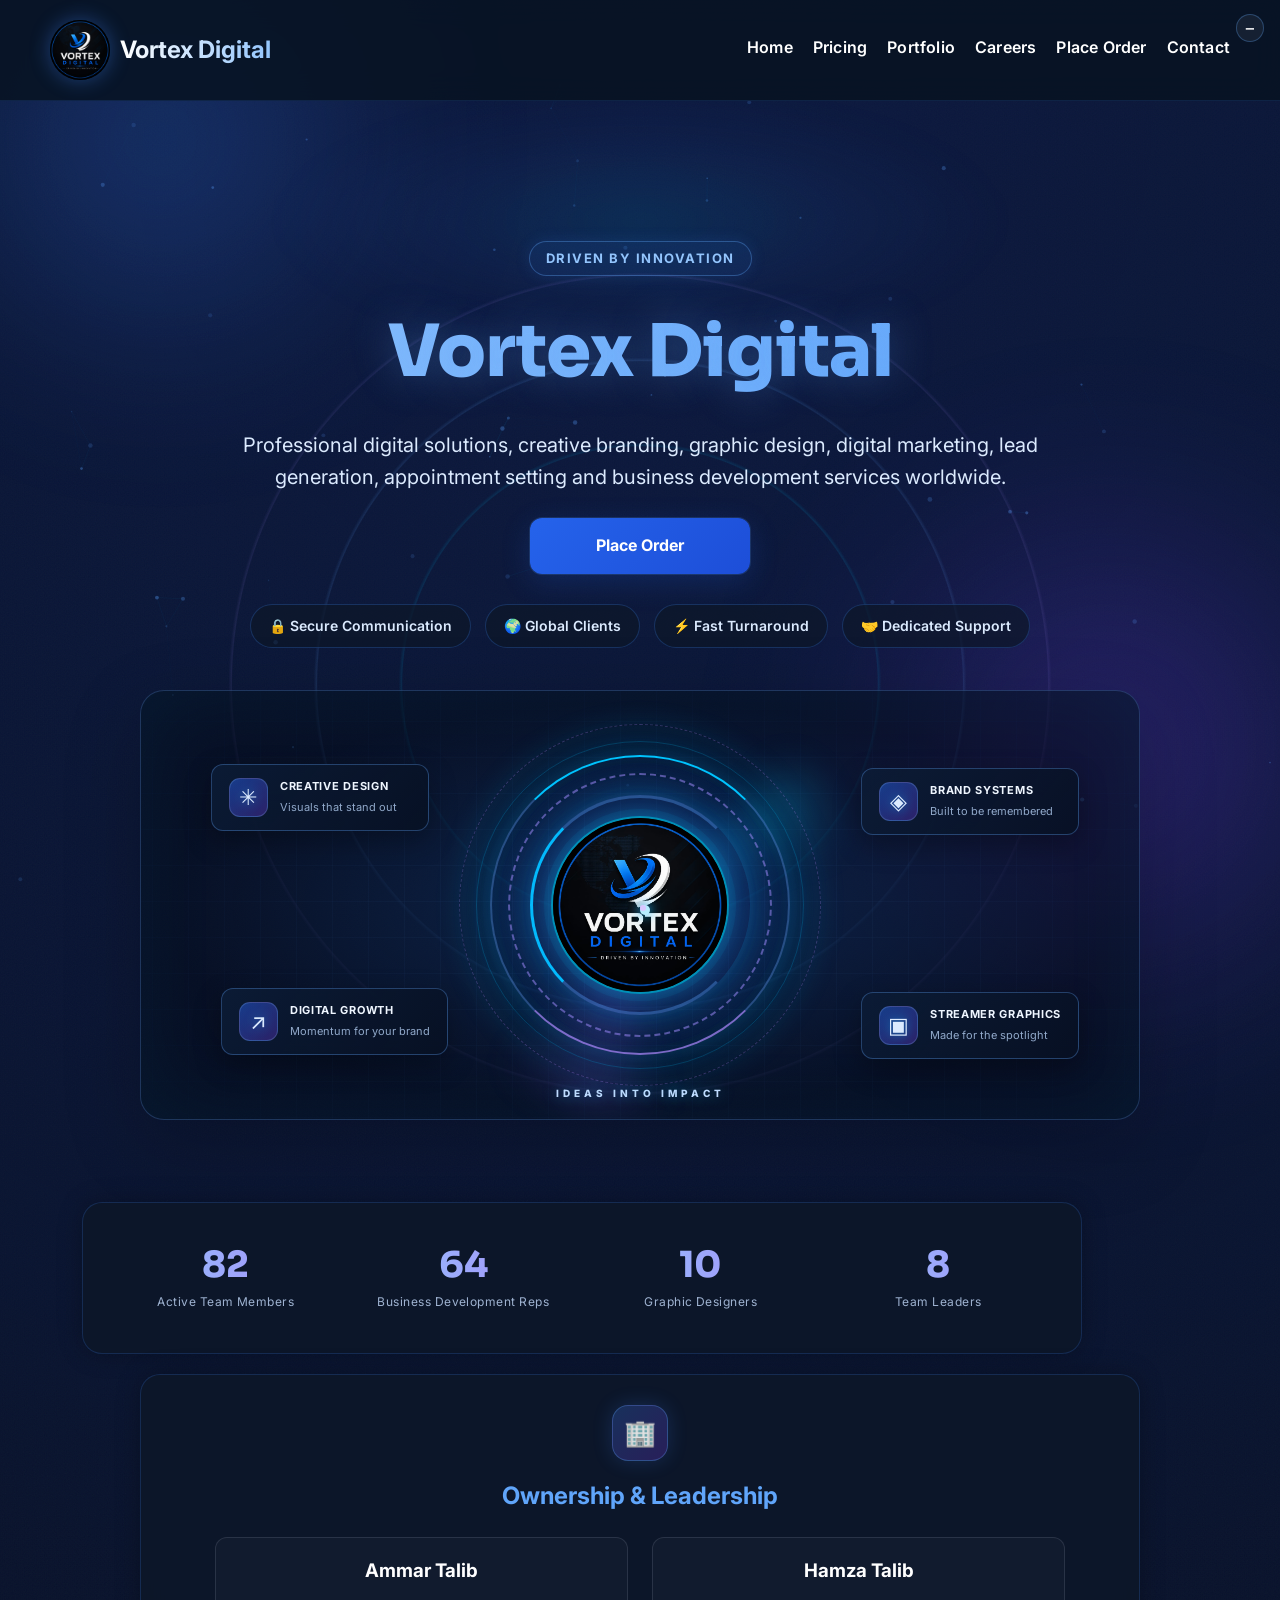
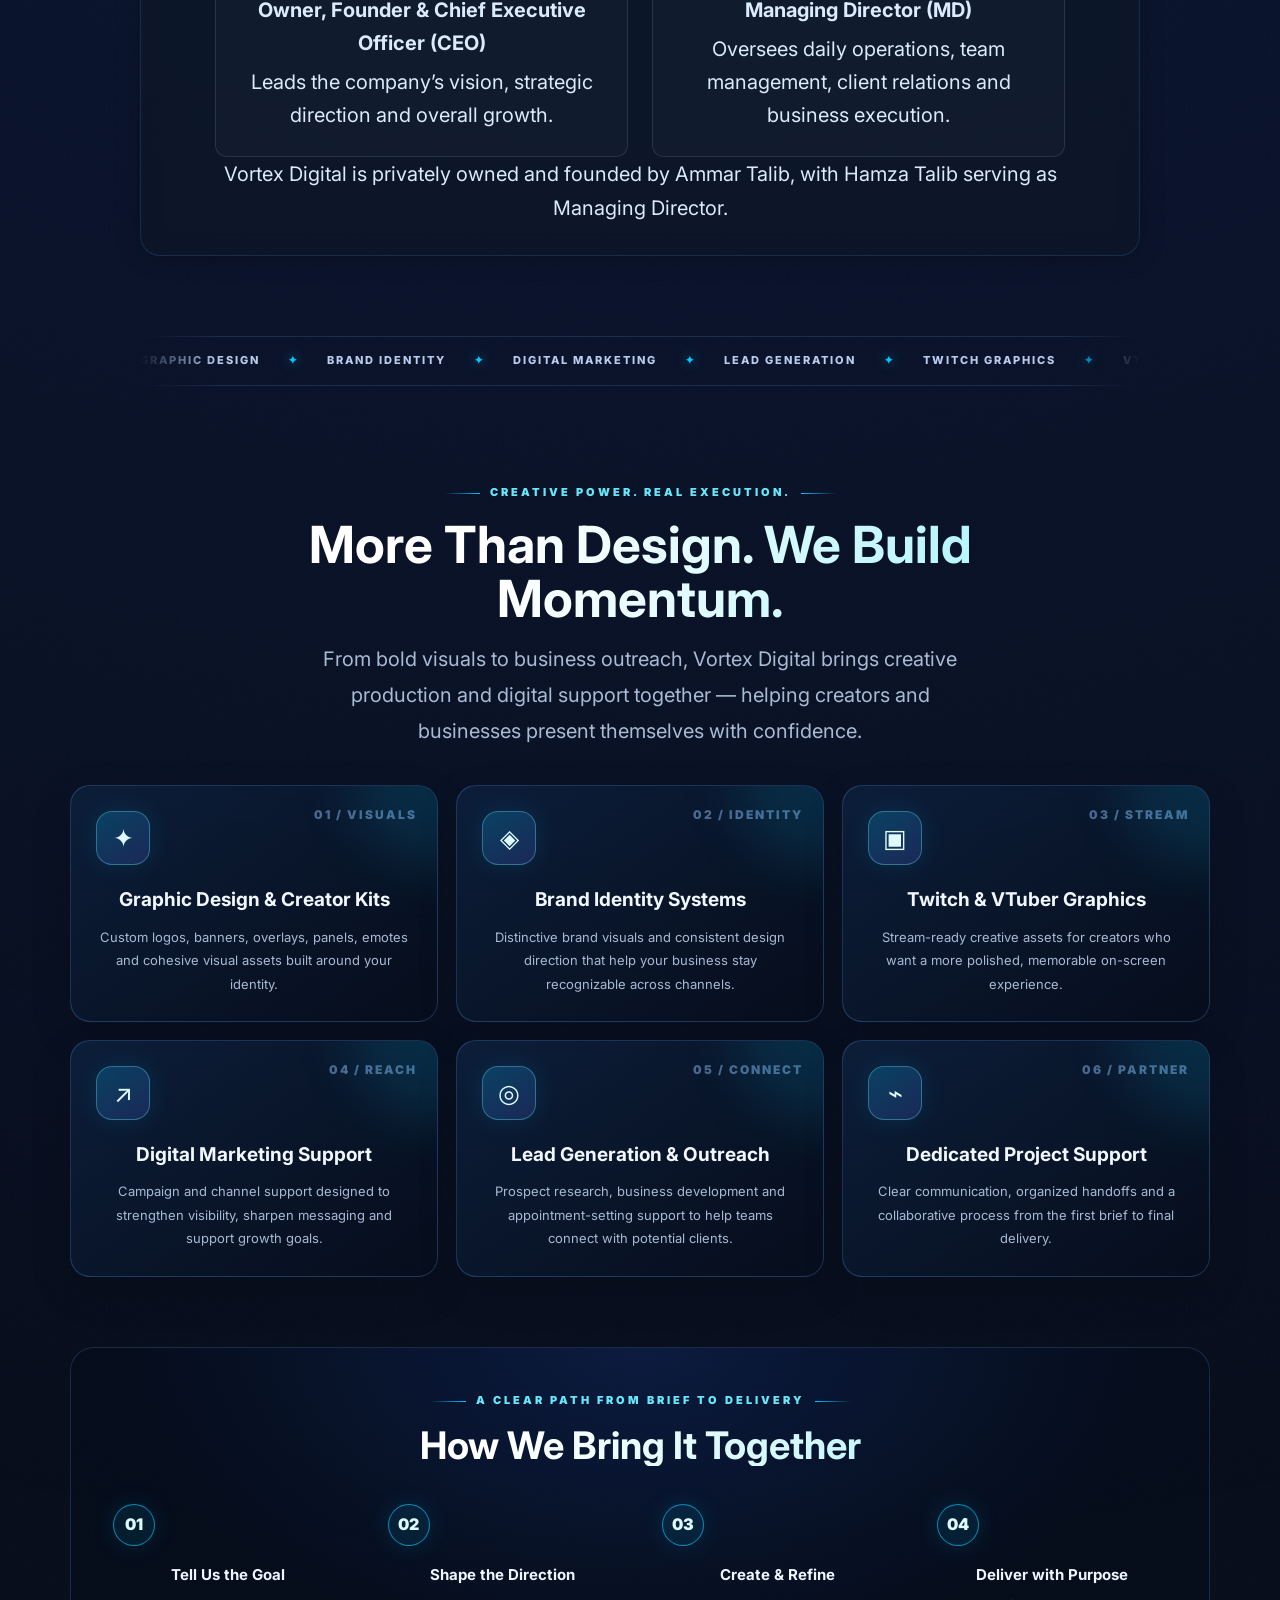
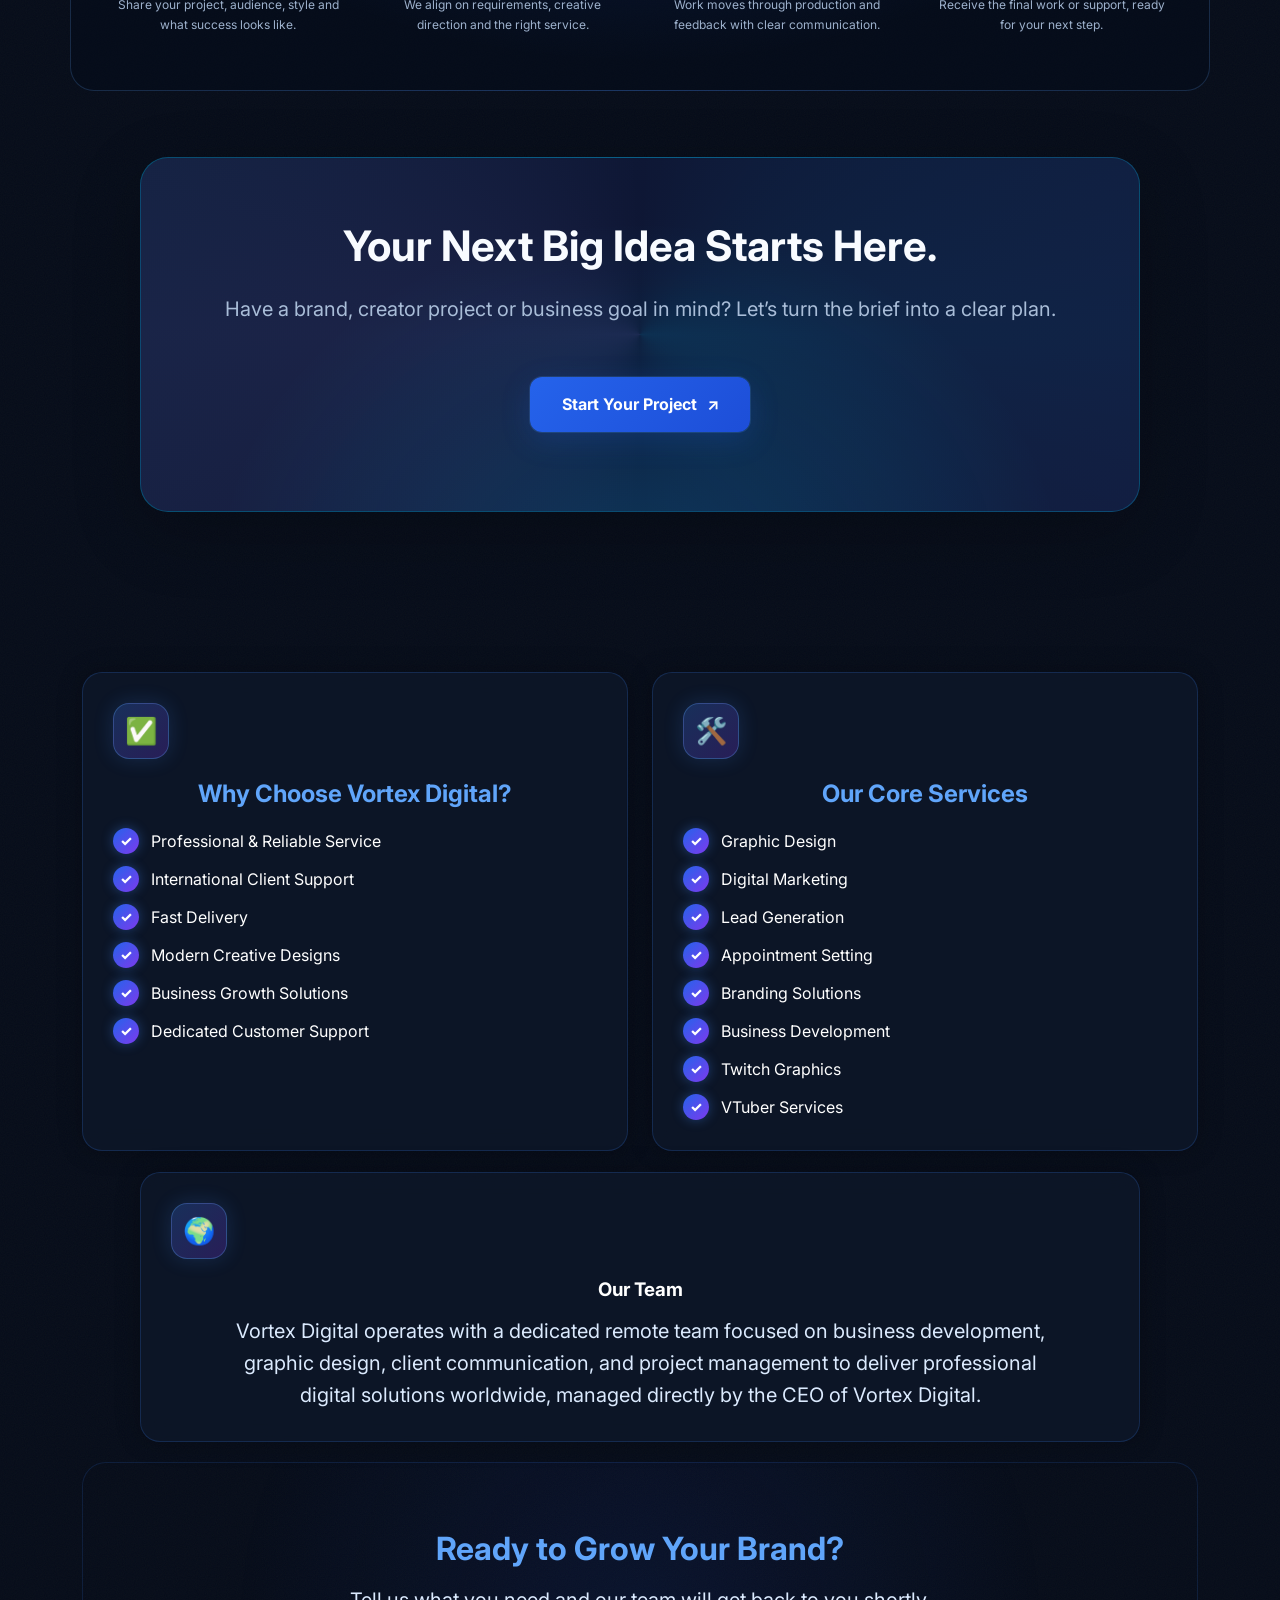
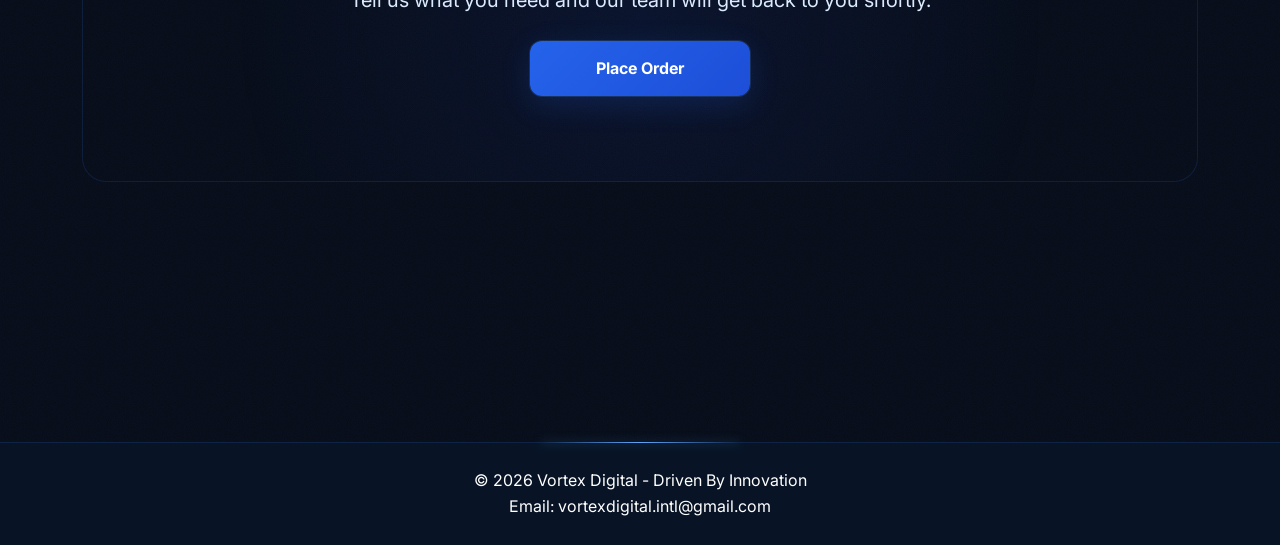
==== commit d469d1a0: "Move team stats and ownership directly below hero centerpiece" ====
--- a/index.html
+++ b/index.html
@@ -305,6 +305,24 @@
 @media(prefers-reduced-motion:reduce){.vortex-core-mark{animation:none!important}}
 </style>
 
+
+<style id="vx-top-trust-layout">
+.vx-top-trust{position:relative;z-index:2;margin-top:22px;margin-bottom:30px}
+.vx-top-trust .stats-bar{margin-bottom:18px;display:grid;grid-template-columns:repeat(4,minmax(0,1fr));gap:12px}
+.vx-top-trust .stat-block{min-width:0;text-align:center;padding:12px 8px}
+.vx-top-trust .stat-num{display:block;font-size:clamp(25px,3vw,36px);font-weight:750;line-height:1.1}
+.vx-top-trust .stat-label{display:block;margin-top:7px;font-size:12px;letter-spacing:.04em}
+.vx-ownership-card{padding:clamp(20px,3vw,30px);margin-bottom:0}
+.vx-ownership-card>h2{text-align:center;margin-bottom:22px}
+.vx-ownership-card>.icon-badge{margin-inline:auto}
+.vx-leadership-grid{display:grid;grid-template-columns:repeat(2,minmax(0,1fr));gap:24px;max-width:850px;margin:0 auto}
+.vx-leadership-grid>div{text-align:center;padding:18px 20px;border:1px solid rgba(148,163,184,.18);border-radius:12px;background:rgba(255,255,255,.025)}
+.vx-leadership-grid h3{margin:0 0 8px}
+.vx-leadership-grid p{margin:6px 0;line-height:1.65}
+.vx-ownership-summary{max-width:780px;text-align:center;margin:20px auto 0;line-height:1.7;color:var(--muted,#aebbd0)}
+@media(max-width:680px){.vx-top-trust .stats-bar{grid-template-columns:repeat(2,minmax(0,1fr));gap:6px}.vx-top-trust .stat-block{padding:10px 5px}.vx-top-trust .stat-label{font-size:11px}.vx-leadership-grid{grid-template-columns:1fr;gap:12px}}
+</style>
+
 </head>
 
 <body>
@@ -363,6 +381,25 @@
   <div class="vortex-float-chip chip-stream"><span class="vortex-chip-icon">▣</span><span><b>STREAMER GRAPHICS</b><small>Made for the spotlight</small></span></div>
   <div class="vortex-scan-line" aria-hidden="true"></div>
 </div>
+
+<div class="container vx-top-trust">
+<div class="stats-bar card">
+<div class="stat-block"><span class="stat-num">82</span><span class="stat-label">Active Team Members</span></div>
+<div class="stat-block"><span class="stat-num">64</span><span class="stat-label">Business Development Reps</span></div>
+<div class="stat-block"><span class="stat-num">10</span><span class="stat-label">Graphic Designers</span></div>
+<div class="stat-block"><span class="stat-num">8</span><span class="stat-label">Team Leaders</span></div>
+</div>
+<div class="card vx-ownership-card">
+<div class="icon-badge">🏢</div>
+<h2>Ownership &amp; Leadership</h2>
+<div class="vx-leadership-grid">
+<div><h3>Ammar Talib</h3><p><strong>Owner, Founder &amp; Chief Executive Officer (CEO)</strong></p><p>Leads the company’s vision, strategic direction and overall growth.</p></div>
+<div><h3>Hamza Talib</h3><p><strong>Managing Director (MD)</strong></p><p>Oversees daily operations, team management, client relations and business execution.</p></div>
+</div>
+<p class="vx-ownership-summary">Vortex Digital is privately owned and founded by Ammar Talib, with Hamza Talib serving as Managing Director.</p>
+</div>
+</div>
+
 <div class="vortex-capability-marquee" aria-label="Vortex Digital capabilities">
   <div class="vortex-marquee-track">
     <span>GRAPHIC DESIGN <i>✦</i></span><span>BRAND IDENTITY <i>✦</i></span><span>DIGITAL MARKETING <i>✦</i></span><span>LEAD GENERATION <i>✦</i></span><span>TWITCH GRAPHICS <i>✦</i></span><span>VTUBER SERVICES <i>✦</i></span>
@@ -402,47 +439,6 @@
 </section>
 
 <div class="container">
-<div class="stats-bar card">
-<div class="stat-block">
-<span class="stat-num">82</span>
-<span class="stat-label">Active Team Members</span>
-</div>
-<div class="stat-block">
-<span class="stat-num">64</span>
-<span class="stat-label">Business Development Reps</span>
-</div>
-<div class="stat-block">
-<span class="stat-num">10</span>
-<span class="stat-label">Graphic Designers</span>
-</div>
-<div class="stat-block">
-<span class="stat-num">8</span>
-<span class="stat-label">Team Leaders</span>
-</div>
-</div>
-
-<div class="card">
-<div class="icon-badge">🏢</div>
-<h2>Ownership & Leadership</h2>
-
-<h3>Ammar Talib</h3>
-<p><strong>Owner, Founder & Chief Executive Officer (CEO)</strong></p>
-
-<br>
-
-<h3>Hamza Talib</h3>
-<p><strong>Managing Director (MD)</strong></p>
-
-<br>
-
-<p>
-Vortex Digital is privately owned and founded by Ammar Talib, who serves as the company's Chief Executive Officer (CEO), leading its long-term vision, strategic direction, and overall growth.
-</p>
-<p>
-Hamza Talib serves as the Managing Director (MD), overseeing daily operations, team management, client relations, and business execution to ensure excellence across all departments.
-</p>
-</div>
-
 <div class="info-grid">
 <div class="card">
 <div class="icon-badge">✅</div>
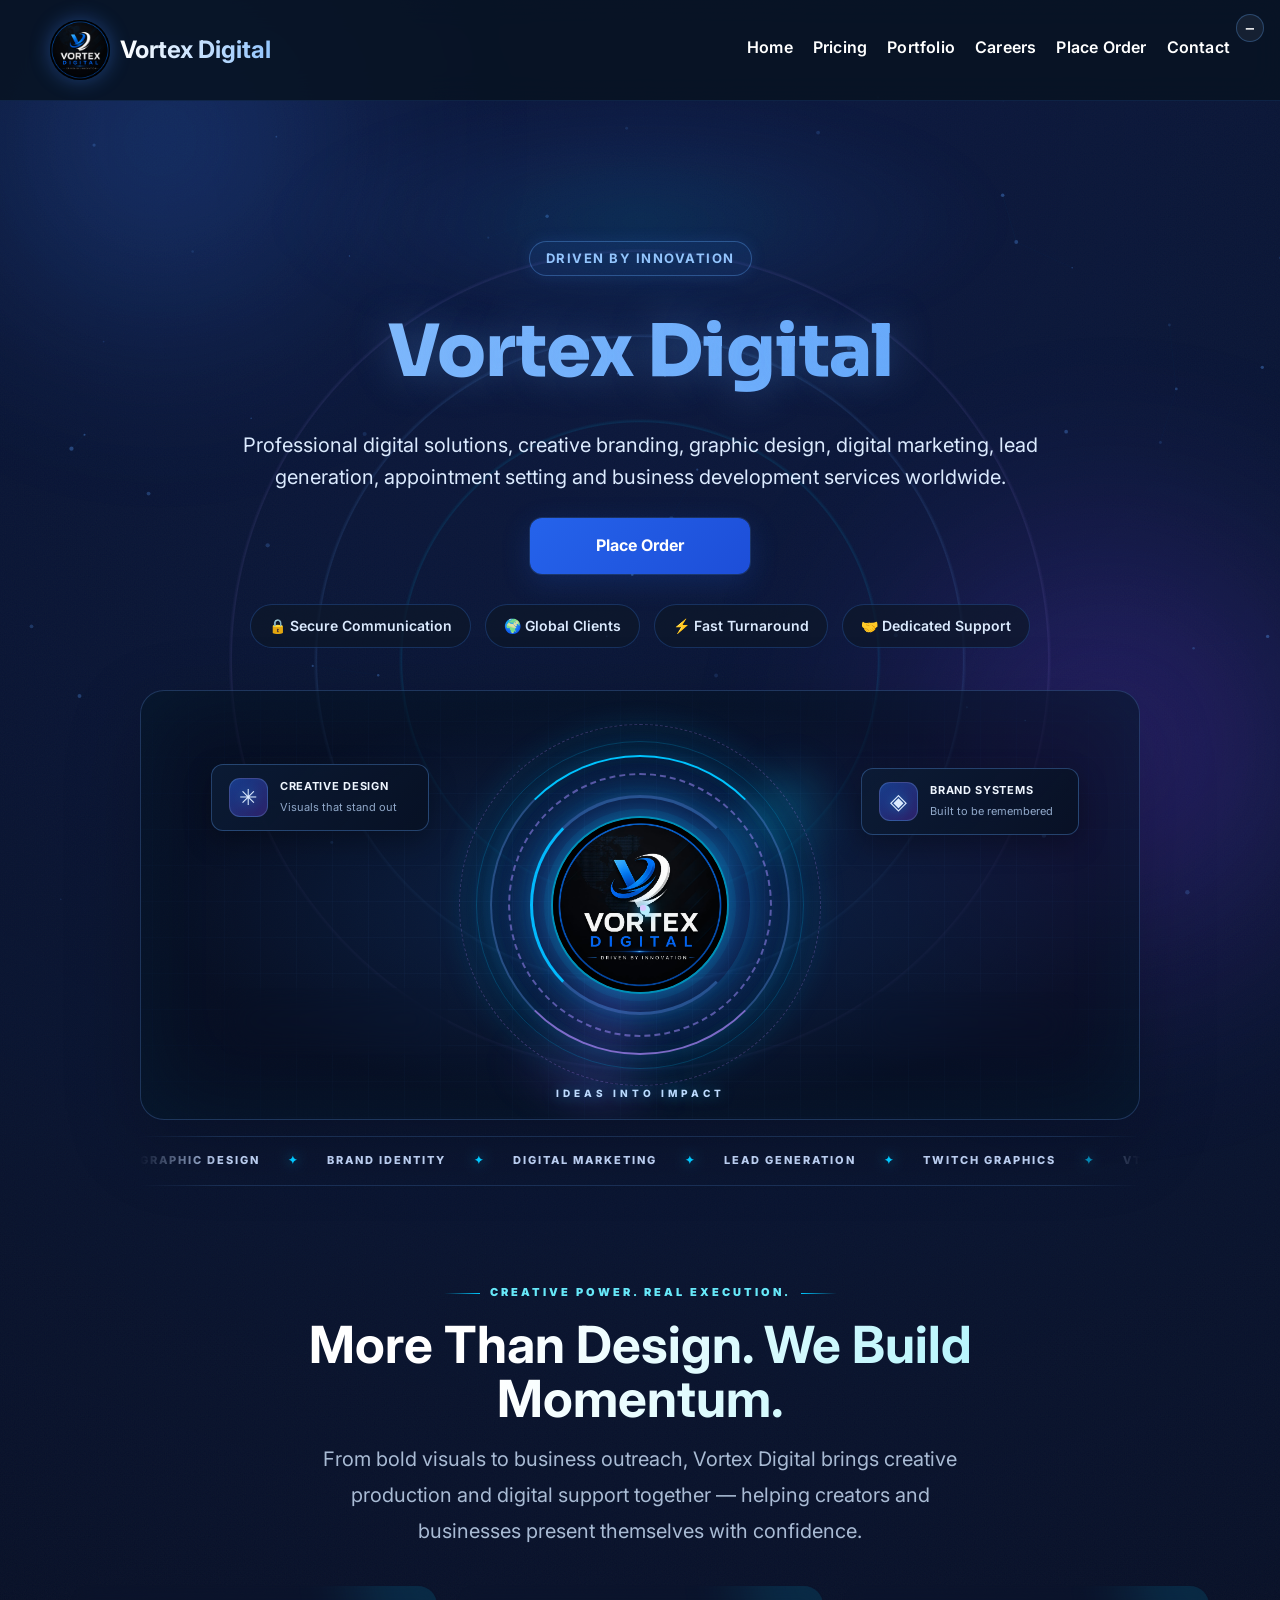
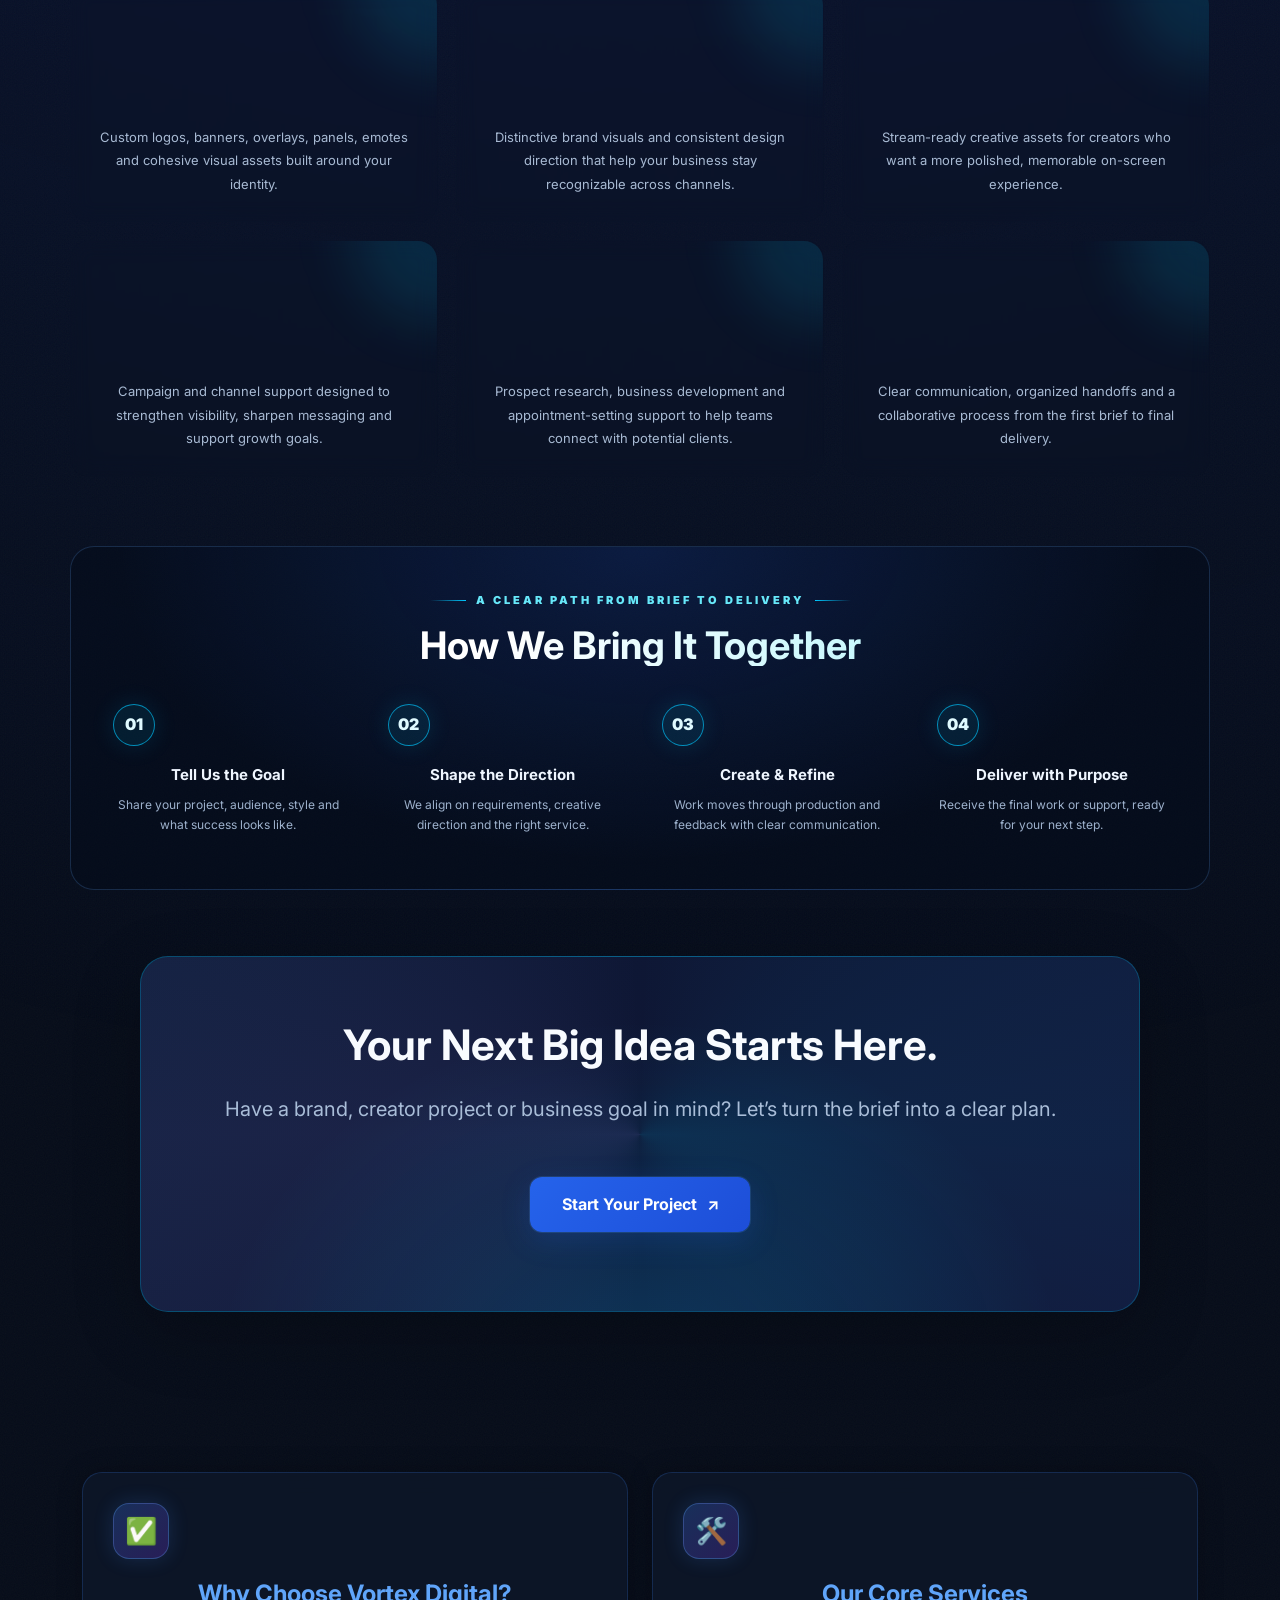
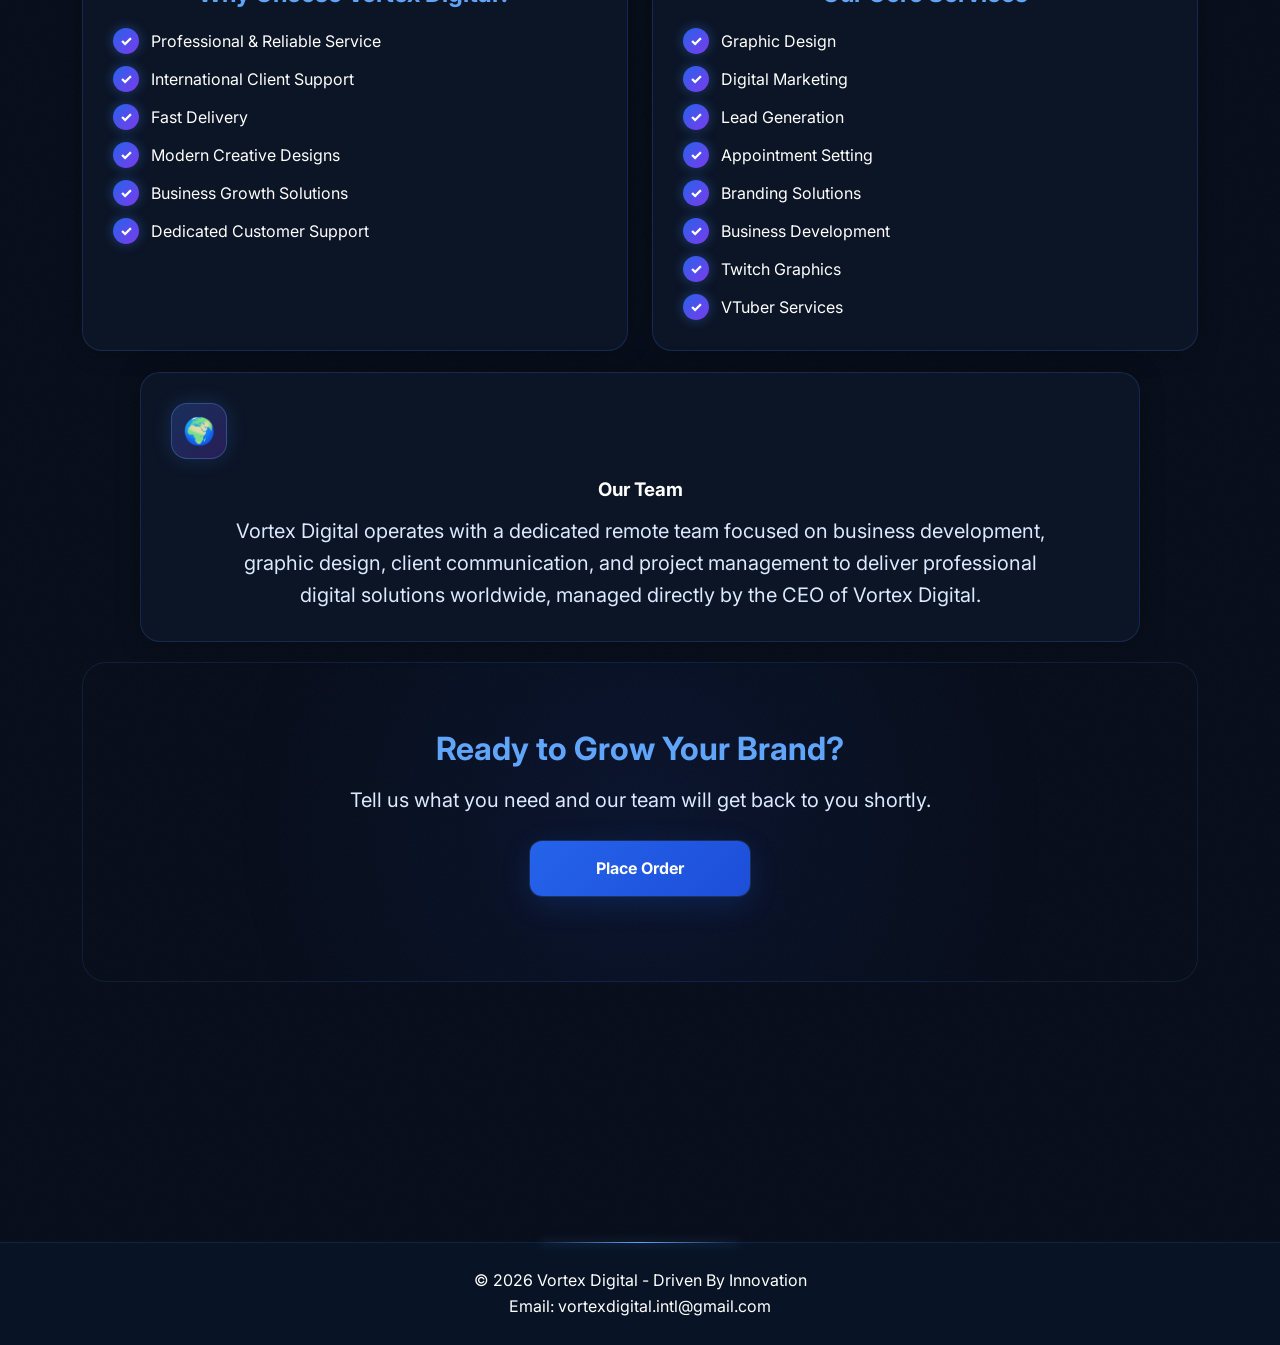
==== commit 42fdcba9: "Remove added team and ownership content beneath centerpiece" ====
--- a/index.html
+++ b/index.html
@@ -305,24 +305,7 @@
 @media(prefers-reduced-motion:reduce){.vortex-core-mark{animation:none!important}}
 </style>
 
-
-<style id="vx-top-trust-layout">
-.vx-top-trust{position:relative;z-index:2;margin-top:22px;margin-bottom:30px}
-.vx-top-trust .stats-bar{margin-bottom:18px;display:grid;grid-template-columns:repeat(4,minmax(0,1fr));gap:12px}
-.vx-top-trust .stat-block{min-width:0;text-align:center;padding:12px 8px}
-.vx-top-trust .stat-num{display:block;font-size:clamp(25px,3vw,36px);font-weight:750;line-height:1.1}
-.vx-top-trust .stat-label{display:block;margin-top:7px;font-size:12px;letter-spacing:.04em}
-.vx-ownership-card{padding:clamp(20px,3vw,30px);margin-bottom:0}
-.vx-ownership-card>h2{text-align:center;margin-bottom:22px}
-.vx-ownership-card>.icon-badge{margin-inline:auto}
-.vx-leadership-grid{display:grid;grid-template-columns:repeat(2,minmax(0,1fr));gap:24px;max-width:850px;margin:0 auto}
-.vx-leadership-grid>div{text-align:center;padding:18px 20px;border:1px solid rgba(148,163,184,.18);border-radius:12px;background:rgba(255,255,255,.025)}
-.vx-leadership-grid h3{margin:0 0 8px}
-.vx-leadership-grid p{margin:6px 0;line-height:1.65}
-.vx-ownership-summary{max-width:780px;text-align:center;margin:20px auto 0;line-height:1.7;color:var(--muted,#aebbd0)}
-@media(max-width:680px){.vx-top-trust .stats-bar{grid-template-columns:repeat(2,minmax(0,1fr));gap:6px}.vx-top-trust .stat-block{padding:10px 5px}.vx-top-trust .stat-label{font-size:11px}.vx-leadership-grid{grid-template-columns:1fr;gap:12px}}
-</style>
-
+ 
 </head>
 
 <body>
@@ -380,24 +363,6 @@
   <div class="vortex-float-chip chip-growth"><span class="vortex-chip-icon">↗</span><span><b>DIGITAL GROWTH</b><small>Momentum for your brand</small></span></div>
   <div class="vortex-float-chip chip-stream"><span class="vortex-chip-icon">▣</span><span><b>STREAMER GRAPHICS</b><small>Made for the spotlight</small></span></div>
   <div class="vortex-scan-line" aria-hidden="true"></div>
-</div>
-
-<div class="container vx-top-trust">
-<div class="stats-bar card">
-<div class="stat-block"><span class="stat-num">82</span><span class="stat-label">Active Team Members</span></div>
-<div class="stat-block"><span class="stat-num">64</span><span class="stat-label">Business Development Reps</span></div>
-<div class="stat-block"><span class="stat-num">10</span><span class="stat-label">Graphic Designers</span></div>
-<div class="stat-block"><span class="stat-num">8</span><span class="stat-label">Team Leaders</span></div>
-</div>
-<div class="card vx-ownership-card">
-<div class="icon-badge">🏢</div>
-<h2>Ownership &amp; Leadership</h2>
-<div class="vx-leadership-grid">
-<div><h3>Ammar Talib</h3><p><strong>Owner, Founder &amp; Chief Executive Officer (CEO)</strong></p><p>Leads the company’s vision, strategic direction and overall growth.</p></div>
-<div><h3>Hamza Talib</h3><p><strong>Managing Director (MD)</strong></p><p>Oversees daily operations, team management, client relations and business execution.</p></div>
-</div>
-<p class="vx-ownership-summary">Vortex Digital is privately owned and founded by Ammar Talib, with Hamza Talib serving as Managing Director.</p>
-</div>
 </div>
 
 <div class="vortex-capability-marquee" aria-label="Vortex Digital capabilities">
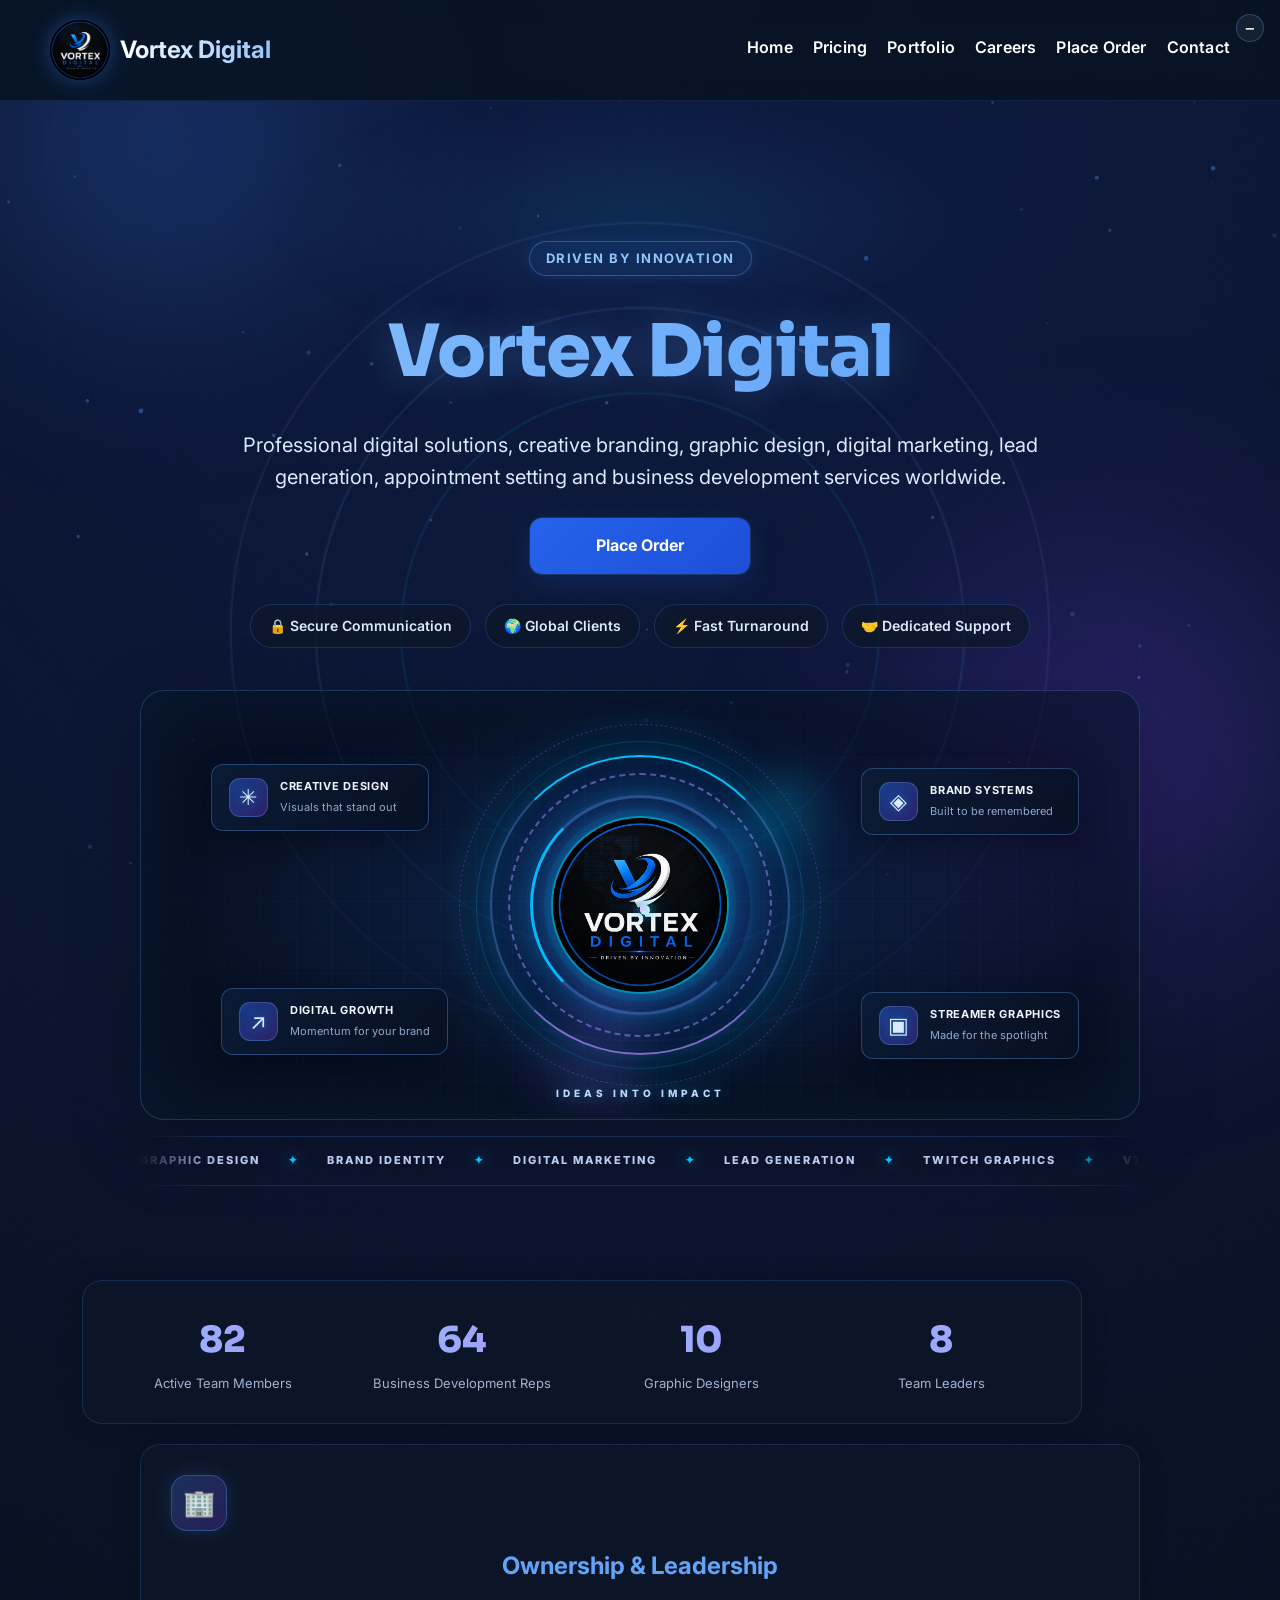
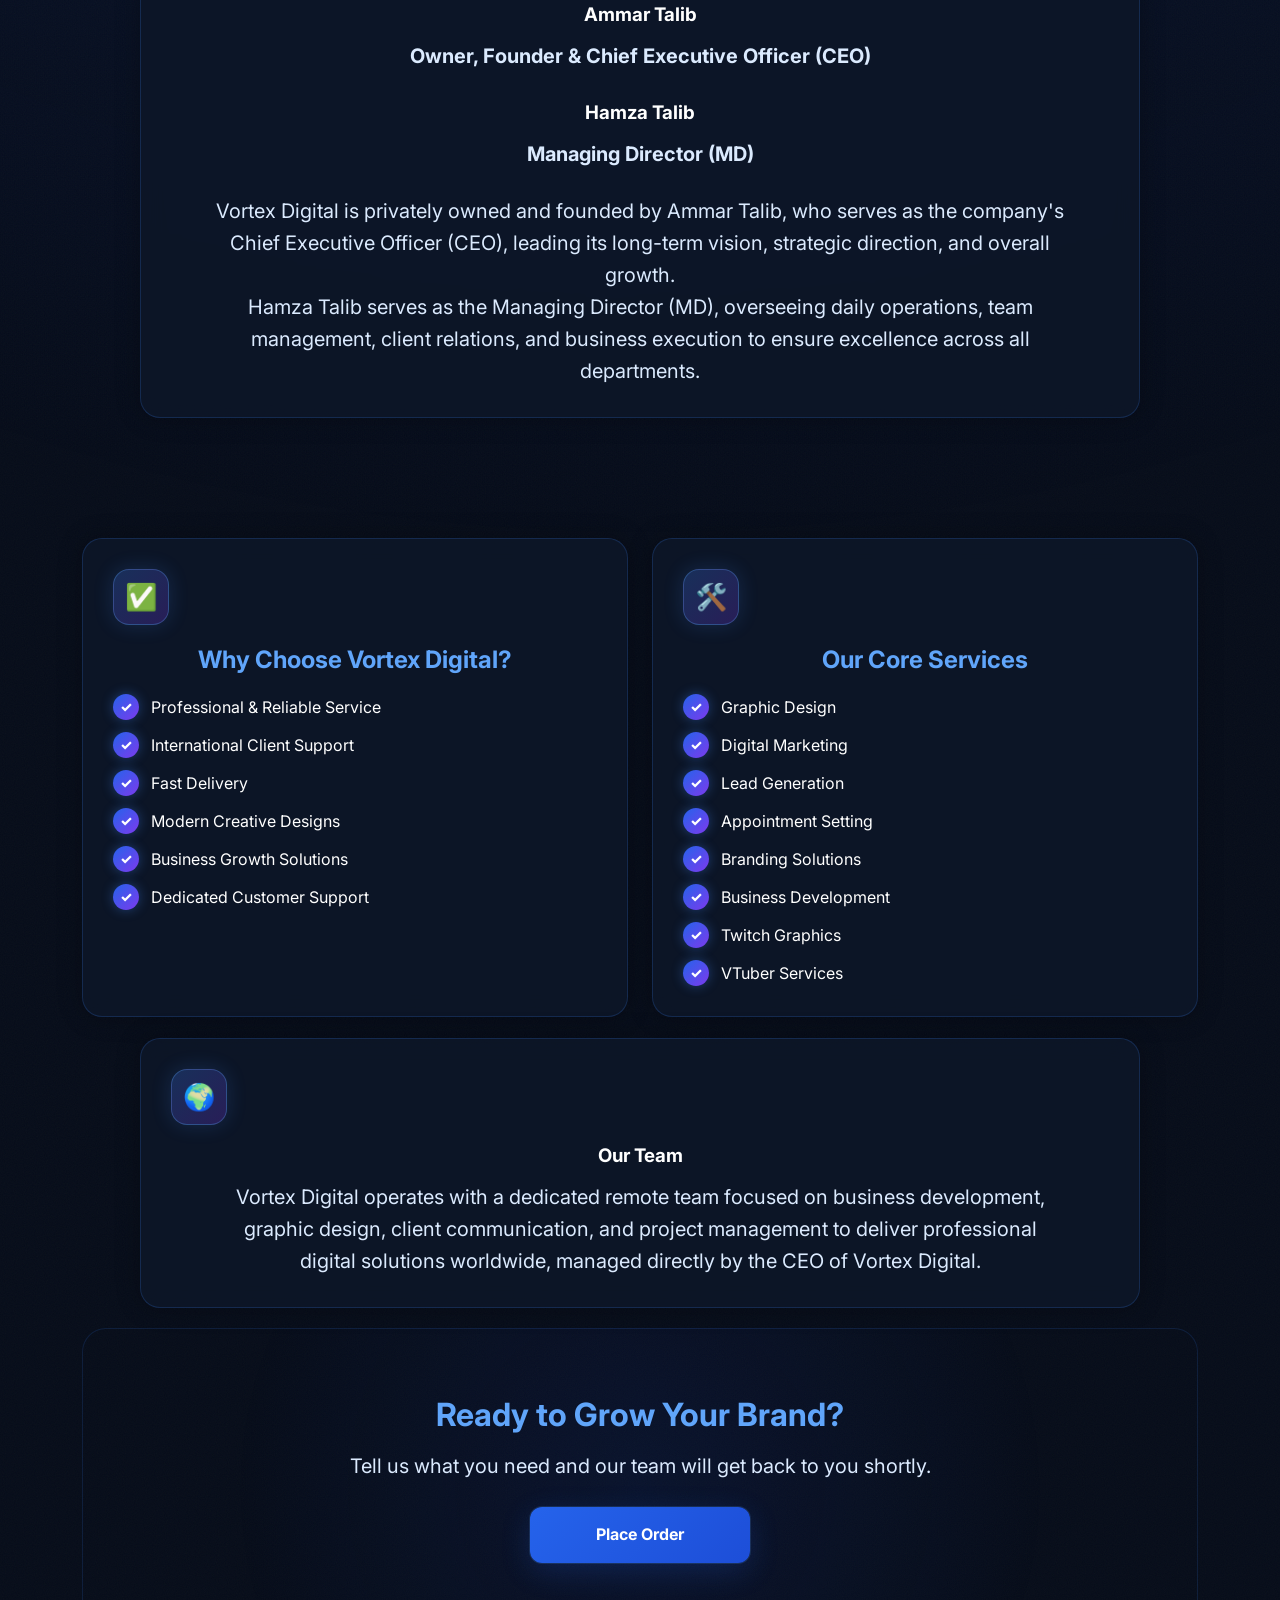
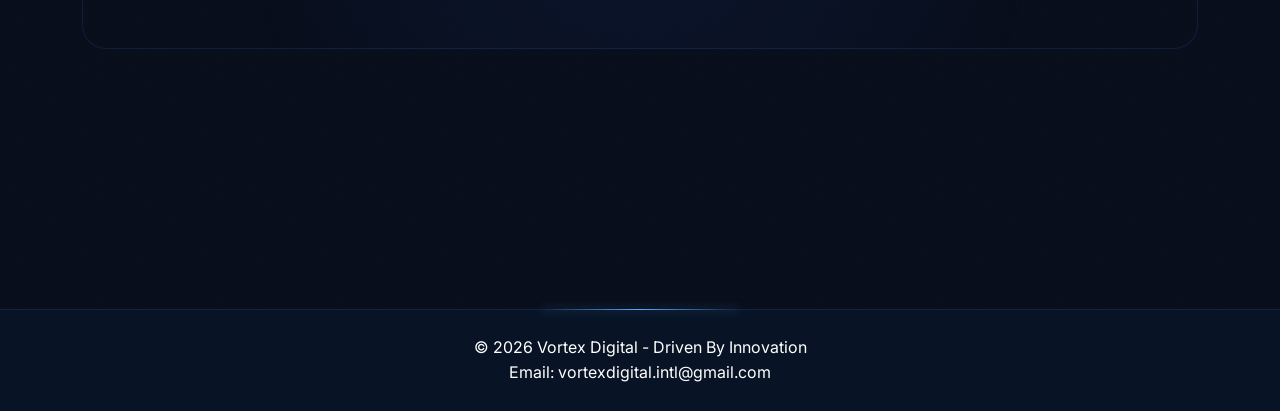
==== commit fdfe9416: "Restore original team and ownership cards; remove added homepage expansion" ====
--- a/index.html
+++ b/index.html
@@ -373,35 +373,49 @@
 </div>
 
 
-<section class="vx-home-expansion" aria-label="Vortex Digital services and process">
-  <div class="vx-home-heading">
-    <span class="vx-home-kicker">Creative power. Real execution.</span>
-    <h2>More Than Design. We Build Momentum.</h2>
-    <p>From bold visuals to business outreach, Vortex Digital brings creative production and digital support together — helping creators and businesses present themselves with confidence.</p>
-  </div>
-  <div class="vx-home-services">
-    <article class="vx-home-service"><span class="vx-service-index">01 / VISUALS</span><div class="vx-service-icon">✦</div><h3>Graphic Design & Creator Kits</h3><p>Custom logos, banners, overlays, panels, emotes and cohesive visual assets built around your identity.</p></article>
-    <article class="vx-home-service"><span class="vx-service-index">02 / IDENTITY</span><div class="vx-service-icon">◈</div><h3>Brand Identity Systems</h3><p>Distinctive brand visuals and consistent design direction that help your business stay recognizable across channels.</p></article>
-    <article class="vx-home-service"><span class="vx-service-index">03 / STREAM</span><div class="vx-service-icon">▣</div><h3>Twitch & VTuber Graphics</h3><p>Stream-ready creative assets for creators who want a more polished, memorable on-screen experience.</p></article>
-    <article class="vx-home-service"><span class="vx-service-index">04 / REACH</span><div class="vx-service-icon">↗</div><h3>Digital Marketing Support</h3><p>Campaign and channel support designed to strengthen visibility, sharpen messaging and support growth goals.</p></article>
-    <article class="vx-home-service"><span class="vx-service-index">05 / CONNECT</span><div class="vx-service-icon">◎</div><h3>Lead Generation & Outreach</h3><p>Prospect research, business development and appointment-setting support to help teams connect with potential clients.</p></article>
-    <article class="vx-home-service"><span class="vx-service-index">06 / PARTNER</span><div class="vx-service-icon">⌁</div><h3>Dedicated Project Support</h3><p>Clear communication, organized handoffs and a collaborative process from the first brief to final delivery.</p></article>
-  </div>
-  <div class="vx-home-process">
-    <div class="vx-home-heading" style="margin-bottom:20px"><span class="vx-home-kicker">A clear path from brief to delivery</span><h2 style="font-size:clamp(25px,3vw,38px)">How We Bring It Together</h2></div>
-    <div class="vx-process-grid">
-      <div class="vx-process-step"><div class="vx-process-number">01</div><h3>Tell Us the Goal</h3><p>Share your project, audience, style and what success looks like.</p></div>
-      <div class="vx-process-step"><div class="vx-process-number">02</div><h3>Shape the Direction</h3><p>We align on requirements, creative direction and the right service.</p></div>
-      <div class="vx-process-step"><div class="vx-process-number">03</div><h3>Create & Refine</h3><p>Work moves through production and feedback with clear communication.</p></div>
-      <div class="vx-process-step"><div class="vx-process-number">04</div><h3>Deliver with Purpose</h3><p>Receive the final work or support, ready for your next step.</p></div>
-    </div>
-  </div>
-  <div class="vx-home-bottom-cta">
-    <h2>Your Next Big Idea Starts Here.</h2>
-    <p>Have a brand, creator project or business goal in mind? Let’s turn the brief into a clear plan.</p>
-    <a href="place-order.html" class="btn">Start Your Project <span aria-hidden="true">↗</span></a>
-  </div>
-</section>
+
+<div class="container">
+<div class="stats-bar card">
+<div class="stat-block">
+<span class="stat-num">82</span>
+<span class="stat-label">Active Team Members</span>
+</div>
+<div class="stat-block">
+<span class="stat-num">64</span>
+<span class="stat-label">Business Development Reps</span>
+</div>
+<div class="stat-block">
+<span class="stat-num">10</span>
+<span class="stat-label">Graphic Designers</span>
+</div>
+<div class="stat-block">
+<span class="stat-num">8</span>
+<span class="stat-label">Team Leaders</span>
+</div>
+</div>
+
+<div class="card">
+<div class="icon-badge">🏢</div>
+<h2>Ownership & Leadership</h2>
+
+<h3>Ammar Talib</h3>
+<p><strong>Owner, Founder & Chief Executive Officer (CEO)</strong></p>
+
+<br>
+
+<h3>Hamza Talib</h3>
+<p><strong>Managing Director (MD)</strong></p>
+
+<br>
+
+<p>
+Vortex Digital is privately owned and founded by Ammar Talib, who serves as the company's Chief Executive Officer (CEO), leading its long-term vision, strategic direction, and overall growth.
+</p>
+<p>
+Hamza Talib serves as the Managing Director (MD), overseeing daily operations, team management, client relations, and business execution to ensure excellence across all departments.
+</p>
+</div>
+</div>
 
 <div class="container">
 <div class="info-grid">
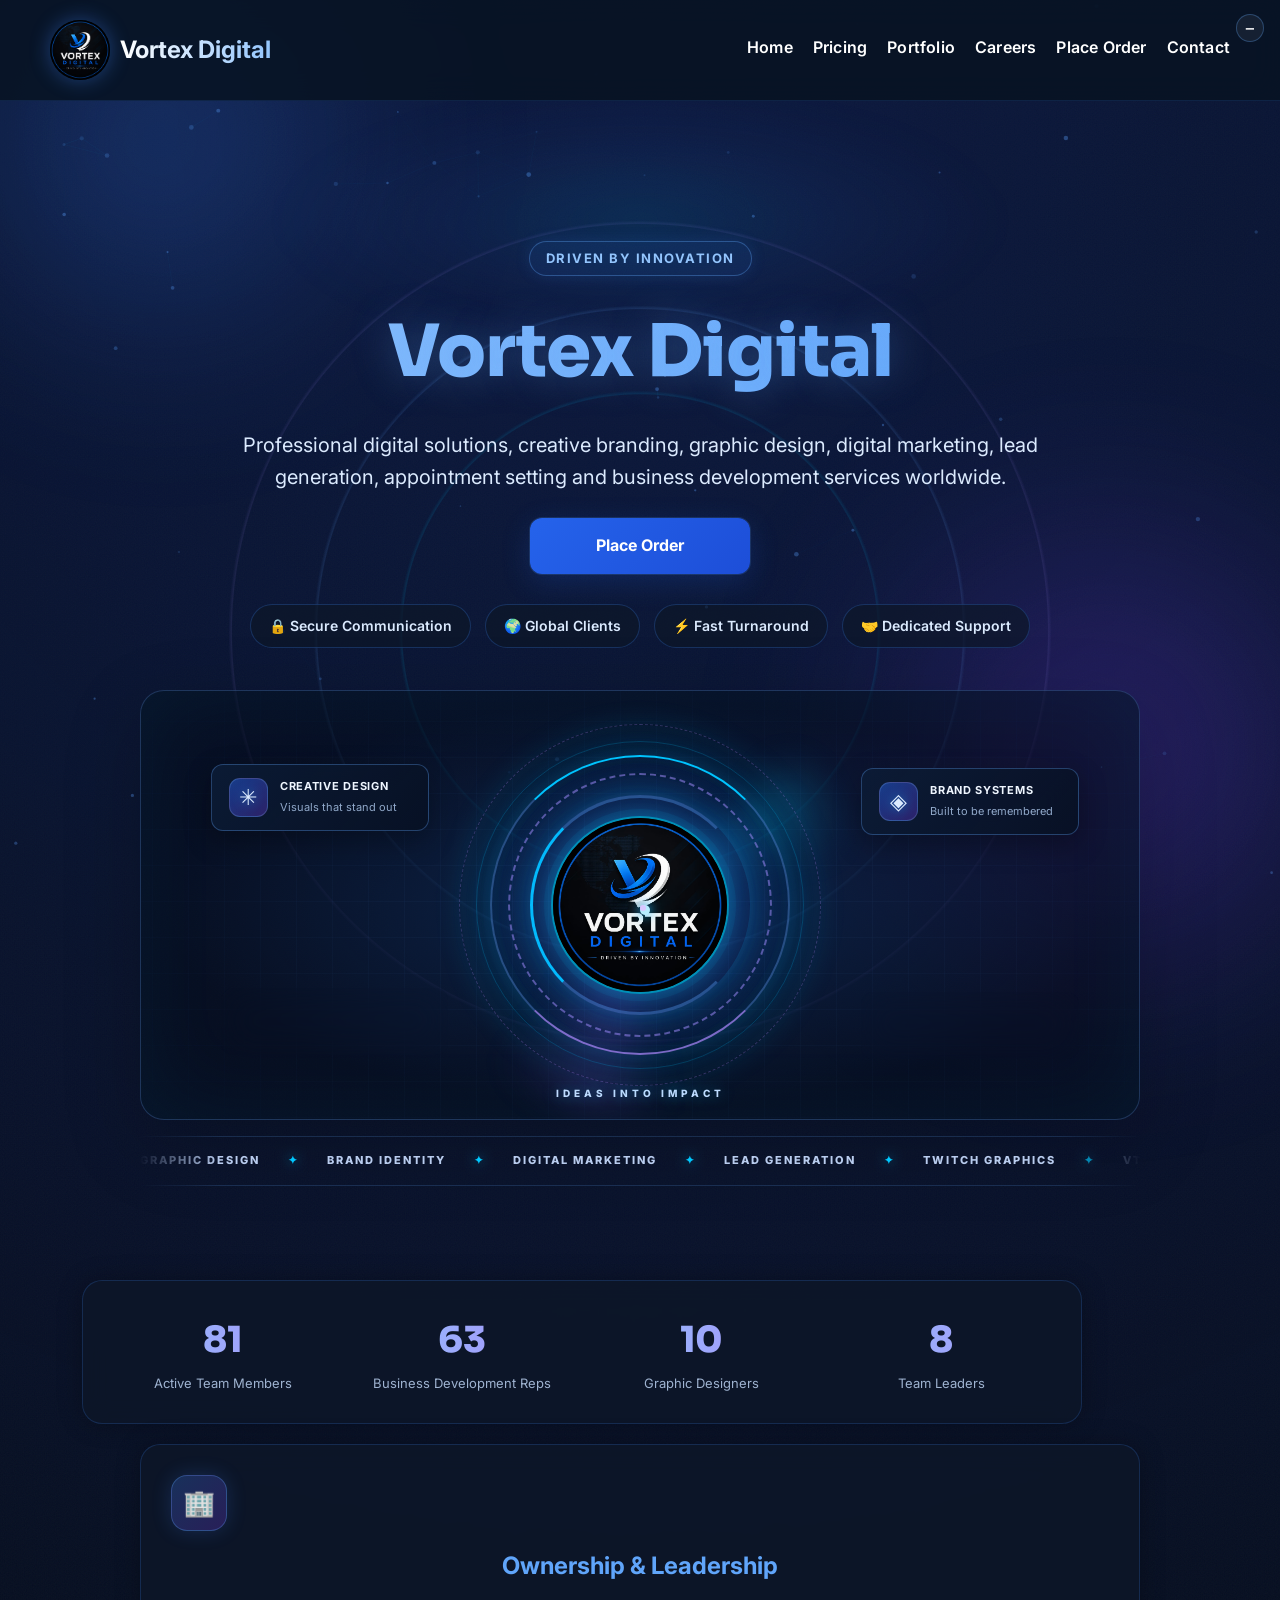
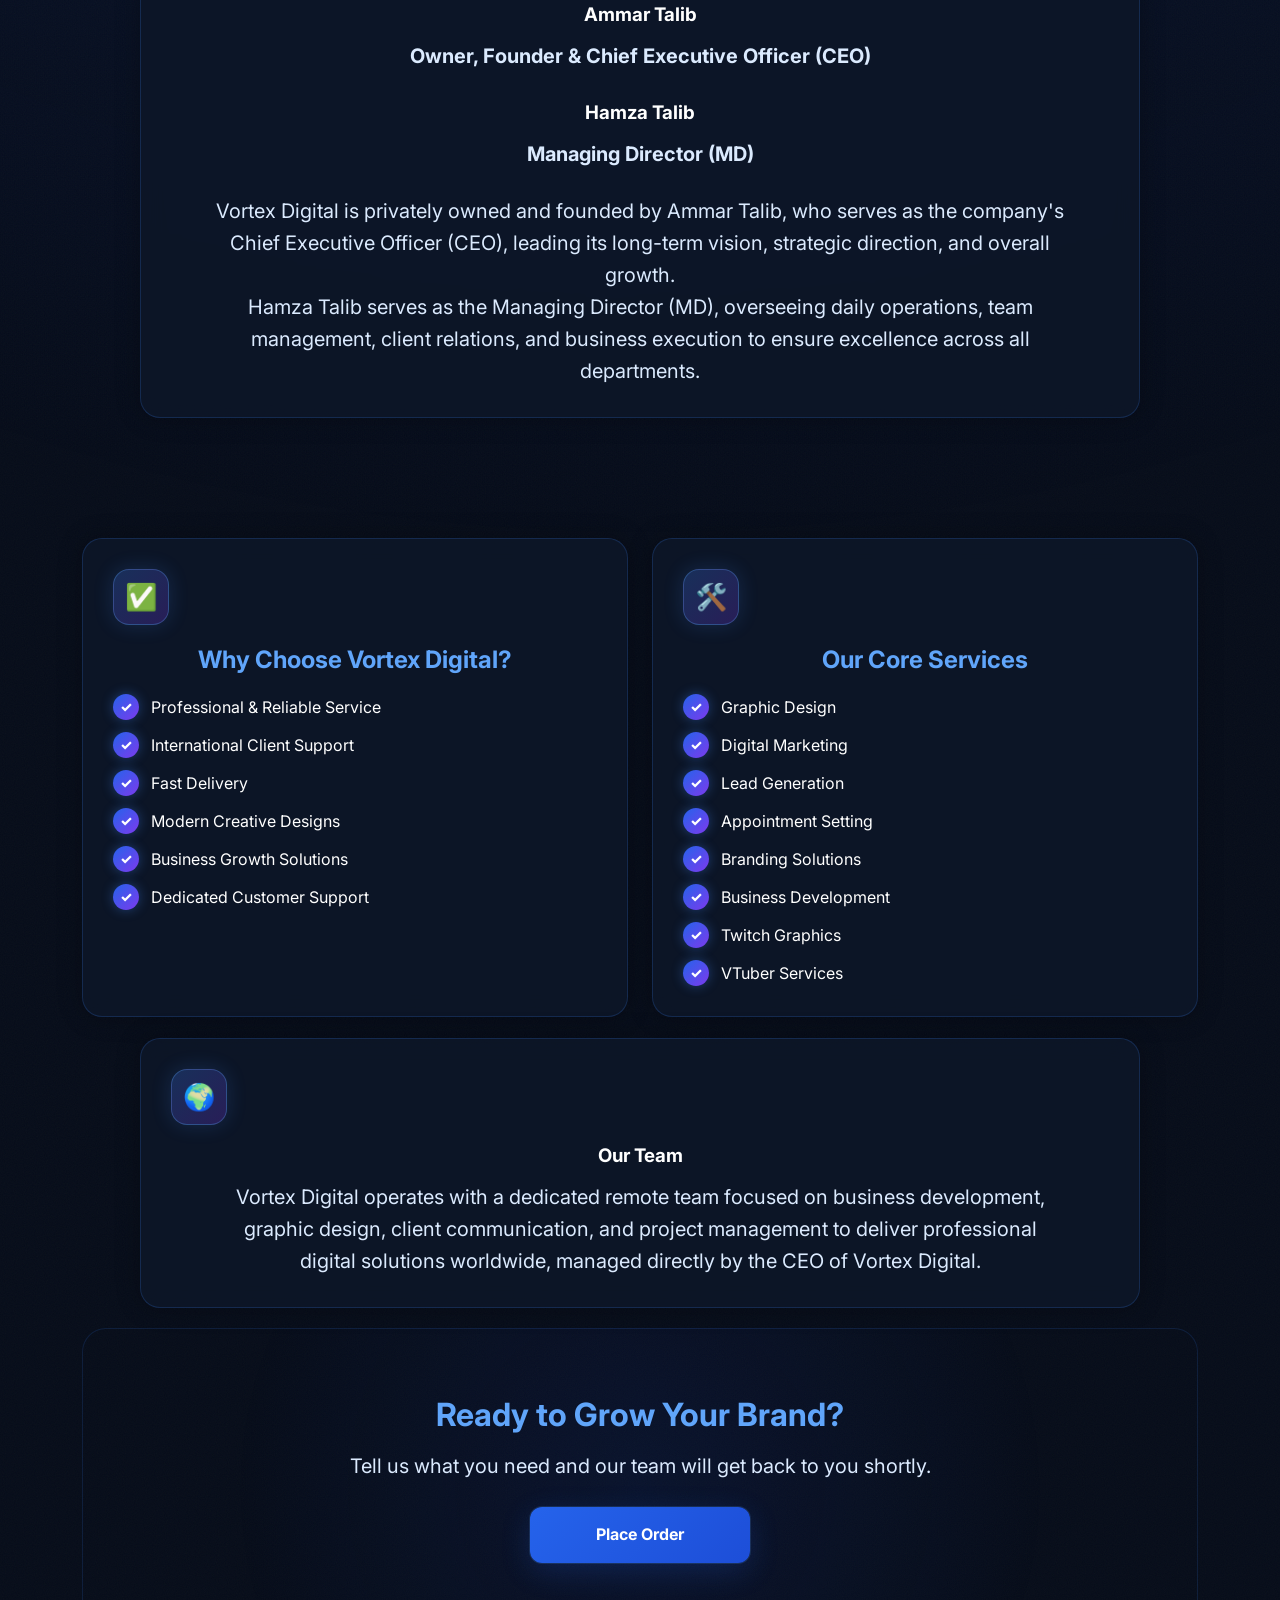
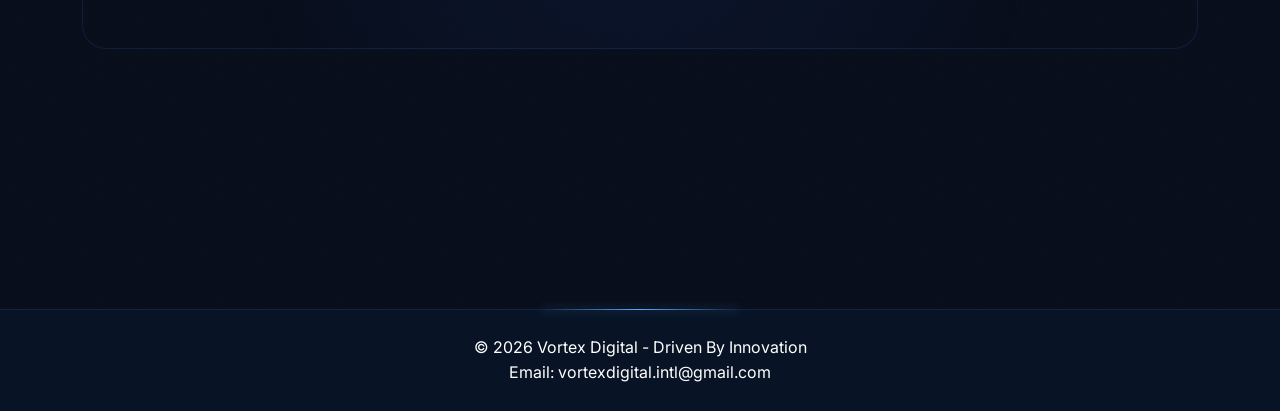
==== commit 9e03ff58: "Fix mobile hero centerpiece service-chip overlap" ====
--- a/index.html
+++ b/index.html
@@ -306,6 +306,65 @@
 </style>
 
  
+
+<style id="vortex-mobile-showcase-fix">
+/* Mobile-only layout repair: keep each service chip in its own column. */
+@media (max-width: 600px) {
+  .vortex-cinematic-showcase {
+    width: calc(100% - 28px) !important;
+    height: 450px !important;
+    margin: 28px auto 12px !important;
+    border-radius: 22px !important;
+    overflow: hidden !important;
+  }
+  .vortex-cinematic-showcase .vortex-float-chip {
+    width: calc(50% - 26px) !important;
+    min-width: 0 !important;
+    max-width: calc(50% - 26px) !important;
+    box-sizing: border-box !important;
+    padding: 8px 7px !important;
+    gap: 6px !important;
+    border-radius: 12px !important;
+    transform: none !important;
+  }
+  .vortex-cinematic-showcase .chip-design { left: 12px !important; right: auto !important; top: 18px !important; bottom: auto !important; }
+  .vortex-cinematic-showcase .chip-brand { right: 12px !important; left: auto !important; top: 18px !important; bottom: auto !important; }
+  .vortex-cinematic-showcase .chip-growth { left: 12px !important; right: auto !important; bottom: 18px !important; top: auto !important; }
+  .vortex-cinematic-showcase .chip-stream { right: 12px !important; left: auto !important; bottom: 18px !important; top: auto !important; }
+  .vortex-cinematic-showcase .vortex-chip-icon {
+    flex: 0 0 25px !important; width: 25px !important; height: 25px !important;
+    font-size: 14px !important; border-radius: 7px !important;
+  }
+  .vortex-cinematic-showcase .vortex-float-chip b {
+    font-size: clamp(6.5px, 1.9vw, 8px) !important;
+    line-height: 1.25 !important; letter-spacing: .25px !important;
+    white-space: normal !important; overflow-wrap: anywhere !important;
+  }
+  .vortex-cinematic-showcase .vortex-float-chip small {
+    font-size: clamp(7px, 2vw, 8.5px) !important;
+    line-height: 1.25 !important; white-space: normal !important;
+    overflow-wrap: anywhere !important;
+  }
+  .vortex-cinematic-showcase .vortex-core { width: 190px !important; height: 190px !important; top: 49% !important; }
+  .vortex-cinematic-showcase .vortex-core-mark { width: 116px !important; height: 116px !important; }
+  .vortex-cinematic-showcase .vortex-core-caption {
+    top: calc(100% + 18px) !important; font-size: 8px !important;
+    letter-spacing: 1.8px !important; white-space: nowrap !important;
+  }
+  .vortex-cinematic-showcase .vortex-ring-two { inset: 12px !important; }
+  .vortex-cinematic-showcase .vortex-ring-three { inset: 30px !important; }
+  .vortex-cinematic-showcase::before { width: 245px !important; height: 245px !important; }
+  .vortex-cinematic-showcase .vortex-orbit-dot.dot-a { animation-name: vortexDotOrbitMobile !important; }
+  .vortex-cinematic-showcase .vortex-orbit-dot.dot-b { display: none !important; }
+  .vortex-capability-marquee { max-width: 100% !important; margin-top: 14px !important; }
+}
+@media (max-width: 360px) {
+  .vortex-cinematic-showcase { height: 430px !important; }
+  .vortex-cinematic-showcase .vortex-float-chip { width: calc(50% - 24px) !important; max-width: calc(50% - 24px) !important; padding: 7px 5px !important; }
+  .vortex-cinematic-showcase .vortex-chip-icon { flex-basis: 22px !important; width: 22px !important; height: 22px !important; }
+}
+</style>
+
 </head>
 
 <body>
--- a/style.css
+++ b/style.css
@@ -1224,4 +1224,32 @@
 .container{
 width:95%;
 }
-}+}
+
+/* Professional reveal control: crisp inline SVG instead of an emoji glyph */
+.header-reveal-btn{
+  color:#dcecff;
+  border-color:rgba(0,200,255,.38);
+  box-shadow:0 8px 24px rgba(0,0,0,.28),0 0 0 1px rgba(0,200,255,.05);
+  transition:background .2s ease,border-color .2s ease,box-shadow .2s ease,transform .2s ease;
+}
+.header-reveal-btn:hover{
+  background:rgba(0,200,255,.12);
+  border-color:rgba(0,200,255,.72);
+  box-shadow:0 8px 28px rgba(0,0,0,.3),0 0 18px rgba(0,200,255,.16);
+  transform:translateY(2px);
+}
+.header-reveal-icon{
+  width:19px;
+  height:19px;
+  display:block;
+  fill:none;
+  stroke:currentColor;
+  stroke-width:1.8;
+  stroke-linecap:round;
+  stroke-linejoin:round;
+}
+.header-reveal-btn:focus-visible,.header-minimize-btn:focus-visible{
+  outline:2px solid #00c8ff;
+  outline-offset:3px;
+}
